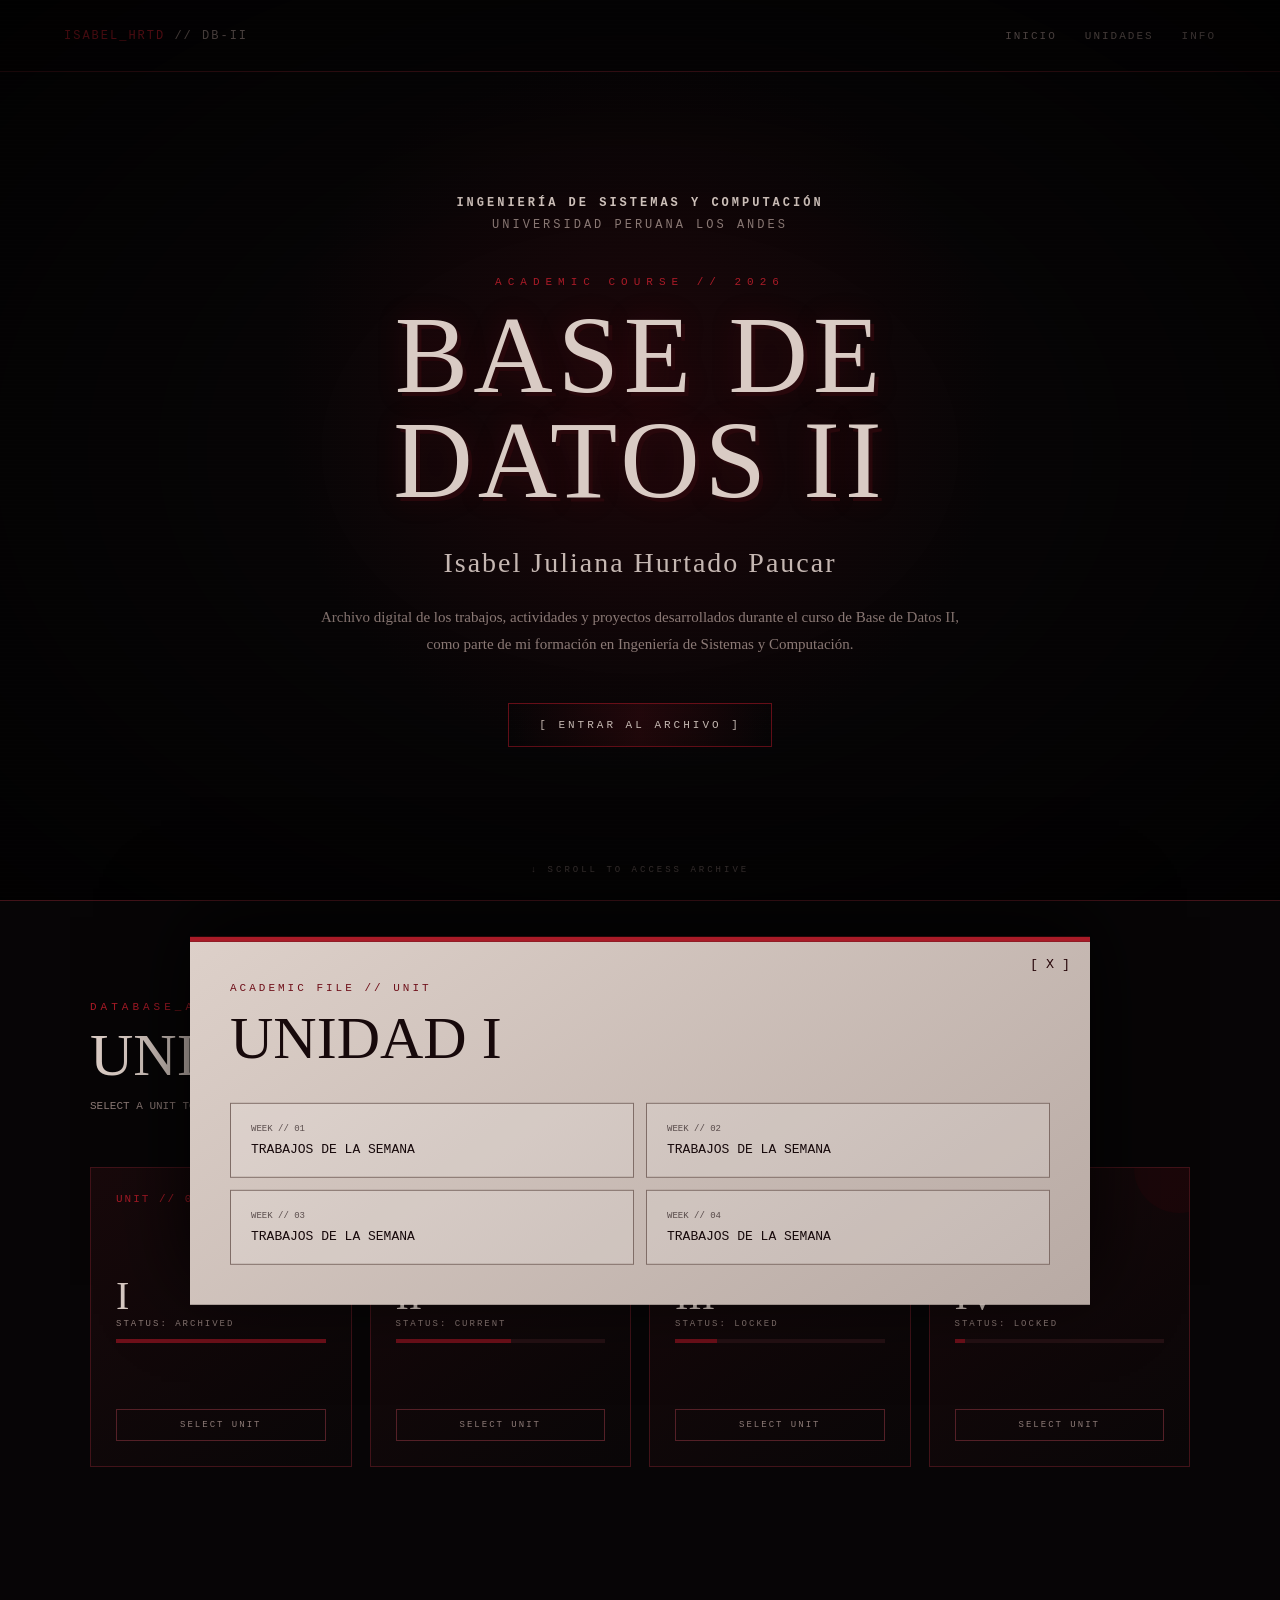
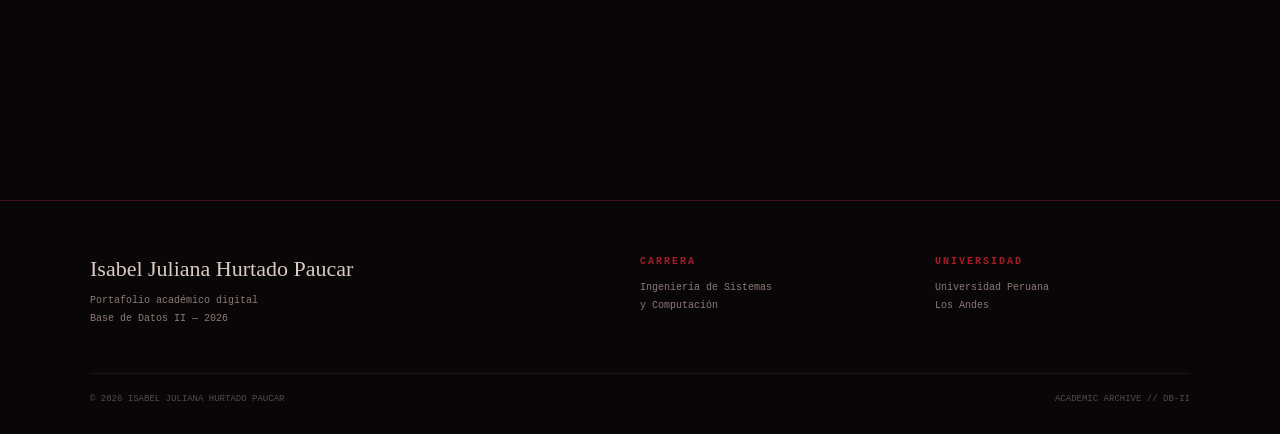
==== index.html @ 2e1cf182 "Add initial HTML structure for digital portfolio Initial commit of index.html with complete structur" ====
<!DOCTYPE html>
<html lang="es">
<head>
    <meta charset="UTF-8">
    <meta name="viewport" content="width=device-width, initial-scale=1.0">

    <title>BASE DE DATOS II // Isabel Juliana Hurtado Paucar</title>

    <style>

        * {
            margin: 0;
            padding: 0;
            box-sizing: border-box;
        }

        :root {
            --black: #070506;
            --black-2: #100708;
            --dark-red: #28070b;
            --red: #6f101a;
            --blood: #a91b27;
            --bright: #d12a35;
            --paper: #d9cbc4;
            --gray: #8c7a76;
            --line: #421319;
        }

        html {
            scroll-behavior: smooth;
        }

        body {
            background: var(--black);
            color: var(--paper);
            font-family: Georgia, "Times New Roman", serif;
            overflow-x: hidden;
        }

        /* =========================================
           ATMÓSFERA
        ========================================= */

        body::before {
            content: "";
            position: fixed;
            inset: 0;
            pointer-events: none;
            z-index: 50;

            background:
                repeating-linear-gradient(
                    0deg,
                    transparent 0px,
                    transparent 3px,
                    rgba(255,255,255,.018) 4px
                );
        }

        body::after {
            content: "";
            position: fixed;
            inset: 0;
            pointer-events: none;
            z-index: 49;

            background:
                radial-gradient(
                    ellipse at center,
                    transparent 35%,
                    rgba(0,0,0,.72) 100%
                );
        }

        /* =========================================
           HEADER / HUD
        ========================================= */

        header {
            position: fixed;
            top: 0;
            left: 0;
            width: 100%;
            height: 72px;

            display: flex;
            align-items: center;
            justify-content: space-between;

            padding: 0 5vw;

            background: rgba(7,5,6,.92);
            border-bottom: 1px solid var(--line);

            backdrop-filter: blur(8px);

            z-index: 40;
        }

        .logo {
            font-family: monospace;
            font-size: 12px;
            letter-spacing: 2px;
            color: var(--blood);
        }

        .logo span {
            color: var(--gray);
        }

        nav {
            display: flex;
            gap: 28px;
        }

        nav a {
            color: var(--gray);
            text-decoration: none;
            font-family: monospace;
            font-size: 11px;
            letter-spacing: 2px;

            transition: .25s;
        }

        nav a:hover {
            color: var(--bright);
            text-shadow: 0 0 10px rgba(209,42,53,.5);
        }

        /* =========================================
           HERO
        ========================================= */

        .hero {
            min-height: 100vh;

            display: flex;
            align-items: center;
            justify-content: center;

            padding: 120px 25px 80px;

            position: relative;

            background:
                radial-gradient(
                    circle at 50% 45%,
                    rgba(105,12,22,.22),
                    transparent 45%
                );
        }

        .hero-content {
            width: min(900px, 100%);
            text-align: center;
        }

        .academic {
            font-family: monospace;
            color: var(--gray);
            font-size: 12px;
            letter-spacing: 3px;
            line-height: 1.8;
            margin-bottom: 40px;
        }

        .academic strong {
            color: var(--paper);
        }

        .course-label {
            font-family: monospace;
            font-size: 11px;
            color: var(--blood);
            letter-spacing: 6px;
            margin-bottom: 15px;
        }

        .course-title {
            font-size: clamp(45px, 9vw, 110px);
            font-weight: normal;
            letter-spacing: 5px;

            color: var(--paper);

            text-shadow:
                4px 4px 0 var(--dark-red),
                0 0 30px rgba(169,27,39,.18);

            line-height: .95;
        }

        .student-name {
            margin-top: 35px;

            font-size: clamp(18px, 3vw, 28px);
            font-weight: normal;

            color: #c5b7b2;
            letter-spacing: 2px;
        }

        .description {
            max-width: 650px;
            margin: 25px auto 45px;

            color: var(--gray);
            font-size: 15px;
            line-height: 1.8;
        }

        .enter-button {
            display: inline-block;

            padding: 15px 30px;

            border: 1px solid var(--red);

            color: var(--paper);
            text-decoration: none;

            font-family: monospace;
            font-size: 11px;
            letter-spacing: 3px;

            background:
                linear-gradient(
                    90deg,
                    transparent,
                    rgba(111,16,26,.25),
                    transparent
                );

            transition: .3s;
        }

        .enter-button:hover {
            background: var(--red);
            color: white;

            box-shadow:
                0 0 25px rgba(169,27,39,.3);
        }

        .scroll-indicator {
            position: absolute;
            bottom: 25px;
            left: 50%;
            transform: translateX(-50%);

            color: var(--gray);
            font-family: monospace;
            font-size: 9px;
            letter-spacing: 3px;

            opacity: .6;
        }

        /* =========================================
           ARCHIVO
        ========================================= */

        .archive {
            min-height: 100vh;
            padding: 100px 5vw;

            border-top: 1px solid var(--line);
        }

        .section-heading {
            width: min(1100px, 100%);
            margin: auto;
        }

        .section-label {
            color: var(--blood);
            font-family: monospace;
            font-size: 11px;
            letter-spacing: 4px;
        }

        .section-heading h2 {
            font-size: clamp(32px, 6vw, 60px);
            font-weight: normal;
            margin-top: 8px;
        }

        .section-heading p {
            color: var(--gray);
            margin-top: 10px;
            font-family: monospace;
            font-size: 11px;
        }

        /* =========================================
           UNIDADES
        ========================================= */

        .units {
            width: min(1100px, 100%);
            margin: 55px auto;

            display: grid;
            grid-template-columns: repeat(4, 1fr);
            gap: 18px;
        }

        .unit {
            min-height: 300px;

            border: 1px solid var(--line);

            background:
                linear-gradient(
                    145deg,
                    #18090b,
                    #090607
                );

            padding: 25px;

            display: flex;
            flex-direction: column;
            justify-content: space-between;

            cursor: pointer;

            position: relative;
            overflow: hidden;

            transition:
                transform .35s,
                border-color .35s,
                box-shadow .35s;
        }

        .unit::before {
            content: "";

            position: absolute;
            width: 90px;
            height: 90px;

            background: var(--dark-red);

            border-radius: 50%;

            top: -45px;
            right: -35px;

            opacity: .4;
        }

        .unit:hover {
            transform: translateY(-8px);

            border-color: var(--blood);

            box-shadow:
                0 15px 45px rgba(0,0,0,.7),
                0 0 25px rgba(169,27,39,.12);
        }

        .unit-number {
            font-family: monospace;
            color: var(--blood);
            font-size: 11px;
            letter-spacing: 2px;
        }

        .unit h3 {
            font-size: 40px;
            font-weight: normal;
        }

        .unit-status {
            font-family: monospace;
            font-size: 9px;
            color: var(--gray);
            letter-spacing: 2px;
        }

        .progress {
            height: 4px;
            background: #251114;
            margin-top: 10px;
        }

        .progress span {
            display: block;
            height: 100%;
            background: var(--red);
        }

        .unit-button {
            border: 1px solid #542027;
            padding: 10px;

            text-align: center;

            color: var(--gray);
            font-family: monospace;
            font-size: 9px;
            letter-spacing: 2px;
        }

        /* =========================================
           HOJA
        ========================================= */

        .overlay {
            position: fixed;
            inset: 0;

            background: rgba(0,0,0,.78);

            opacity: 0;
            pointer-events: none;

            transition: opacity .4s;

            z-index: 60;
        }

        .overlay.active {
            opacity: 1;
            pointer-events: auto;
        }

        .sheet {
            position: fixed;

            width: min(900px, 94%);
            max-height: 85vh;

            left: 50%;
            bottom: 0;

            transform: translate(-50%, 110%);

            background:
                linear-gradient(
                    145deg,
                    #ddd0c9,
                    #b8aaa4
                );

            color: #17090b;

            border-top: 5px solid var(--blood);

            padding: 40px;

            overflow-y: auto;

            z-index: 61;

            box-shadow:
                0 -20px 80px rgba(0,0,0,.9);

            transition:
                transform .65s cubic-bezier(.16,.8,.25,1);
        }

        .sheet.active {
            transform: translate(-50%, 0);
        }

        .close {
            position: absolute;
            top: 15px;
            right: 20px;

            background: none;
            border: none;

            color: var(--dark-red);

            font-family: monospace;
            cursor: pointer;
        }

        .sheet-label {
            font-family: monospace;
            color: var(--red);
            font-size: 11px;
            letter-spacing: 3px;
        }

        .sheet h2 {
            font-size: clamp(35px, 7vw, 60px);
            font-weight: normal;
            margin: 10px 0 30px;
        }

        .weeks {
            display: grid;
            grid-template-columns: repeat(2, 1fr);
            gap: 12px;
        }

        .week {
            padding: 20px;

            border: 1px solid #806d67;

            background: rgba(255,255,255,.15);

            font-family: monospace;

            cursor: pointer;

            transition: .25s;
        }

        .week:hover {
            background: var(--red);
            color: white;
            transform: translateX(5px);
        }

        .week span {
            display: block;
            font-size: 9px;
            margin-bottom: 8px;
            opacity: .65;
        }

        /* =========================================
           FOOTER
        ========================================= */

        footer {
            border-top: 1px solid var(--line);

            padding: 55px 5vw 30px;

            background: #090607;
        }

        .footer-grid {
            width: min(1100px, 100%);
            margin: auto;

            display: grid;
            grid-template-columns: 2fr 1fr 1fr;
            gap: 40px;
        }

        .footer-main h3 {
            font-size: 22px;
            font-weight: normal;
            margin-bottom: 10px;
        }

        .footer-main p,
        .footer-column p {
            color: var(--gray);
            font-family: monospace;
            font-size: 10px;
            line-height: 1.8;
        }

        .footer-column h4 {
            color: var(--blood);
            font-family: monospace;
            font-size: 10px;
            letter-spacing: 2px;
            margin-bottom: 12px;
        }

        .copyright {
            width: min(1100px, 100%);
            margin: 45px auto 0;

            padding-top: 20px;

            border-top: 1px solid #241114;

            color: #574b49;

            font-family: monospace;
            font-size: 9px;

            display: flex;
            justify-content: space-between;
        }

        /* =========================================
           RESPONSIVE
        ========================================= */

        @media (max-width: 850px) {

            .units {
                grid-template-columns: repeat(2, 1fr);
            }

            .footer-grid {
                grid-template-columns: 1fr 1fr;
            }

            .footer-main {
                grid-column: 1 / -1;
            }
        }

        @media (max-width: 600px) {

            header {
                height: auto;
                min-height: 65px;
                padding: 15px 20px;
            }

            nav {
                gap: 12px;
            }

            nav a {
                font-size: 8px;
            }

            .logo {
                font-size: 9px;
            }

            .hero {
                padding-top: 130px;
            }

            .academic {
                font-size: 9px;
            }

            .course-title {
                letter-spacing: 2px;
            }

            .student-name {
                line-height: 1.4;
            }

            .units {
                grid-template-columns: 1fr;
            }

            .unit {
                min-height: 250px;
            }

            .sheet {
                width: 100%;
                max-height: 90vh;
                padding: 30px 20px;
            }

            .weeks {
                grid-template-columns: 1fr;
            }

            .footer-grid {
                grid-template-columns: 1fr;
            }

            .copyright {
                flex-direction: column;
                gap: 8px;
            }
        }

    </style>
</head>

<body>

<header>

    <div class="logo">
        ISABEL_HRTD <span>// DB-II</span>
    </div>

    <nav>
        <a href="#inicio">INICIO</a>
        <a href="#unidades">UNIDADES</a>
        <a href="#info">INFO</a>
    </nav>

</header>


<!-- =========================================
     INICIO
========================================= -->

<section class="hero" id="inicio">

    <div class="hero-content">

        <div class="academic">

            <strong>INGENIERÍA DE SISTEMAS Y COMPUTACIÓN</strong><br>

            UNIVERSIDAD PERUANA LOS ANDES

        </div>


        <div class="course-label">
            ACADEMIC COURSE // 2026
        </div>


        <h1 class="course-title">
            BASE DE DATOS II
        </h1>


        <h2 class="student-name">
            Isabel Juliana Hurtado Paucar
        </h2>


        <p class="description">

            Archivo digital de los trabajos, actividades y proyectos
            desarrollados durante el curso de Base de Datos II,
            como parte de mi formación en Ingeniería de Sistemas
            y Computación.

        </p>


        <a href="#unidades" class="enter-button">
            [ ENTRAR AL ARCHIVO ]
        </a>

    </div>


    <div class="scroll-indicator">
        ↓ SCROLL TO ACCESS ARCHIVE
    </div>

</section>


<!-- =========================================
     UNIDADES
========================================= -->

<section class="archive" id="unidades">

    <div class="section-heading">

        <div class="section-label">
            DATABASE_ARCHIVE // 001
        </div>

        <h2>
            UNIDADES
        </h2>

        <p>
            SELECT A UNIT TO ACCESS THE ACADEMIC FILES
        </p>

    </div>


    <div class="units">


        <article class="unit" onclick="openUnit(1)">

            <div class="unit-number">
                UNIT // 01
            </div>

            <div>

                <h3>I</h3>

                <div class="unit-status">
                    STATUS: ARCHIVED
                </div>

                <div class="progress">
                    <span style="width:100%"></span>
                </div>

            </div>

            <div class="unit-button">
                SELECT UNIT
            </div>

        </article>


        <article class="unit" onclick="openUnit(2)">

            <div class="unit-number">
                UNIT // 02
            </div>

            <div>

                <h3>II</h3>

                <div class="unit-status">
                    STATUS: CURRENT
                </div>

                <div class="progress">
                    <span style="width:55%"></span>
                </div>

            </div>

            <div class="unit-button">
                SELECT UNIT
            </div>

        </article>


        <article class="unit" onclick="openUnit(3)">

            <div class="unit-number">
                UNIT // 03
            </div>

            <div>

                <h3>III</h3>

                <div class="unit-status">
                    STATUS: LOCKED
                </div>

                <div class="progress">
                    <span style="width:20%"></span>
                </div>

            </div>

            <div class="unit-button">
                SELECT UNIT
            </div>

        </article>


        <article class="unit" onclick="openUnit(4)">

            <div class="unit-number">
                UNIT // 04
            </div>

            <div>

                <h3>IV</h3>

                <div class="unit-status">
                    STATUS: LOCKED
                </div>

                <div class="progress">
                    <span style="width:5%"></span>
                </div>

            </div>

            <div class="unit-button">
                SELECT UNIT
            </div>

        </article>


    </div>

</section>


<!-- =========================================
     HOJA DE UNIDAD
========================================= -->

<div class="overlay" id="overlay" onclick="closeUnit()"></div>


<section class="sheet" id="sheet">

    <button class="close" onclick="closeUnit()">
        [ X ]
    </button>

    <div class="sheet-label">
        ACADEMIC FILE // UNIT
    </div>

    <h2 id="sheetTitle">
        UNIDAD I
    </h2>


    <div class="weeks">

        <div class="week">
            <span>WEEK // 01</span>
            TRABAJOS DE LA SEMANA
        </div>

        <div class="week">
            <span>WEEK // 02</span>
            TRABAJOS DE LA SEMANA
        </div>

        <div class="week">
            <span>WEEK // 03</span>
            TRABAJOS DE LA SEMANA
        </div>

        <div class="week">
            <span>WEEK // 04</span>
            TRABAJOS DE LA SEMANA
        </div>

    </div>

</section>


<!-- =========================================
     FOOTER
========================================= -->

<footer id="info">

    <div class="footer-grid">


        <div class="footer-main">

            <h3>
                Isabel Juliana Hurtado Paucar
            </h3>

            <p>
                Portafolio académico digital<br>
                Base de Datos II — 2026
            </p>

        </div>


        <div class="footer-column">

            <h4>
                CARRERA
            </h4>

            <p>
                Ingeniería de Sistemas<br>
                y Computación
            </p>

        </div>


        <div class="footer-column">

            <h4>
                UNIVERSIDAD
            </h4>

            <p>
                Universidad Peruana<br>
                Los Andes
            </p>

        </div>


    </div>


    <div class="copyright">

        <span>
            © 2026 ISABEL JULIANA HURTADO PAUCAR
        </span>

        <span>
            ACADEMIC ARCHIVE // DB-II
        </span>

    </div>

</footer>


<script>

    const sheet = document.getElementById("sheet");
    const overlay = document.getElementById("overlay");
    const sheetTitle = document.getElementById("sheetTitle");


    function openUnit(unit) {

        const names = [
            "",
            "UNIDAD I",
            "UNIDAD II",
            "UNIDAD III",
            "UNIDAD IV"
        ];

        sheetTitle.textContent = names[unit];

        sheet.classList.add("active");
        overlay.classList.add("active");

        document.body.style.overflow = "hidden";
    }


    function closeUnit() {

        sheet.classList.remove("active");
        overlay.classList.remove("active");

        document.body.style.overflow = "";

    }


    document.addEventListener("keydown", function(event) {

        if (event.key === "Escape") {
            closeUnit();
        }

    });

</script>

</body>
</html>
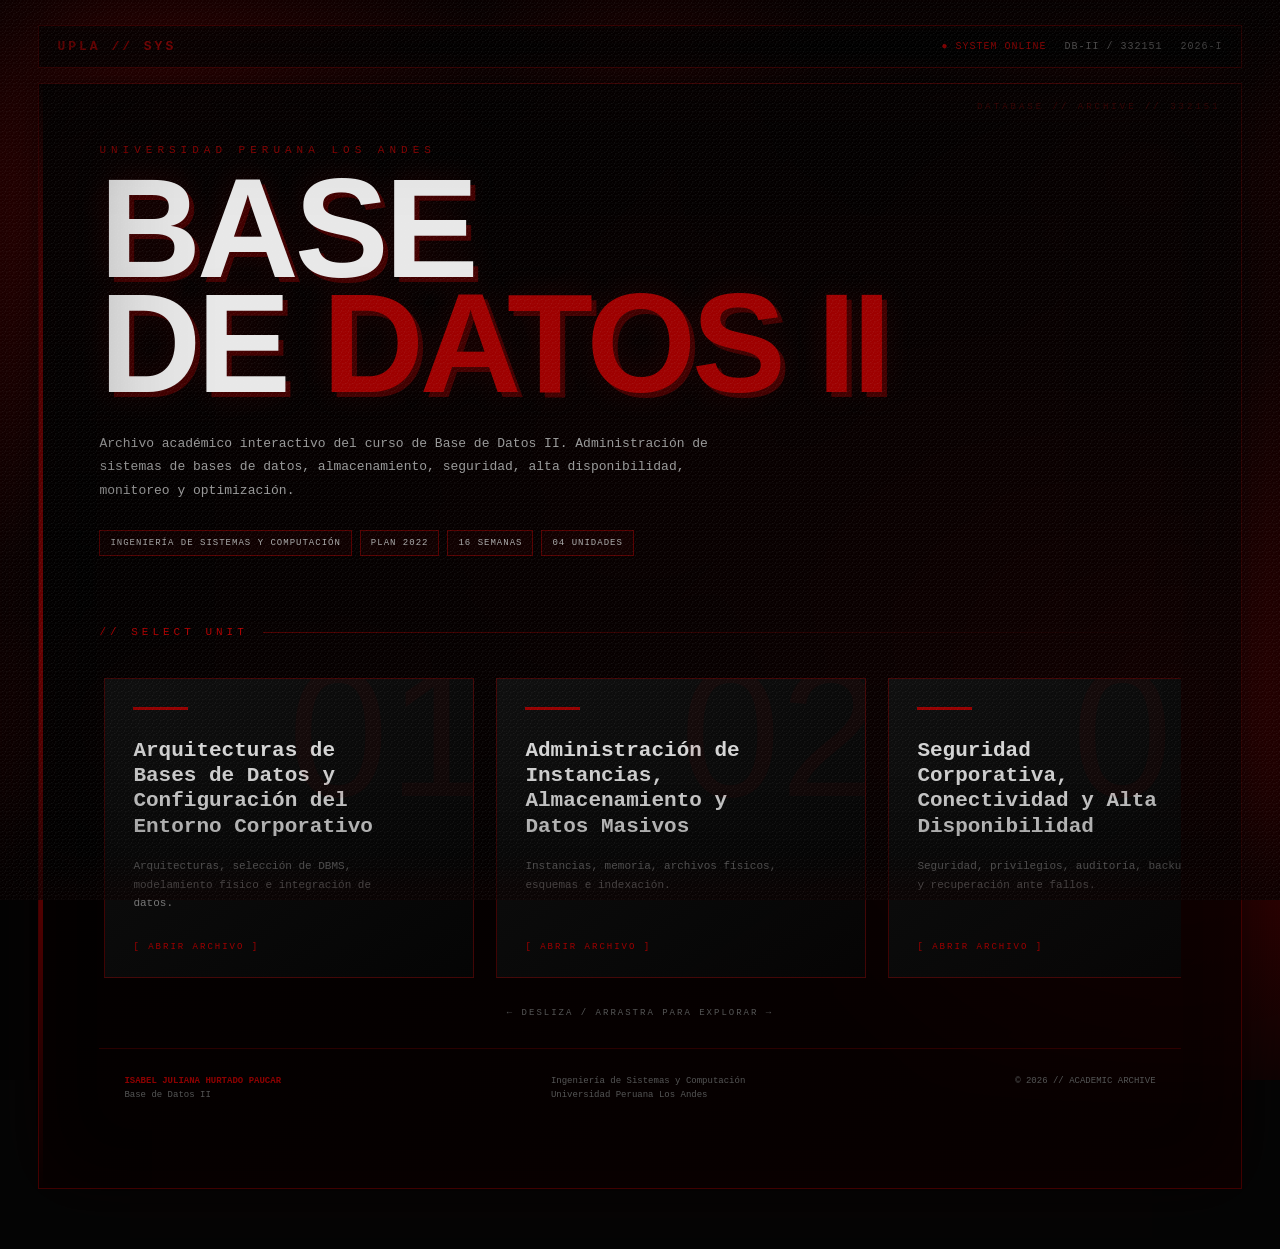
==== commit 311ba4e8: "Update index.html" ====
--- a/index.html
+++ b/index.html
@@ -1,1051 +1,1342 @@
 <!DOCTYPE html>
 <html lang="es">
 <head>
-    <meta charset="UTF-8">
-    <meta name="viewport" content="width=device-width, initial-scale=1.0">
-
-    <title>BASE DE DATOS II // Isabel Juliana Hurtado Paucar</title>
-
-    <style>
-
-        * {
-            margin: 0;
-            padding: 0;
-            box-sizing: border-box;
-        }
-
-        :root {
-            --black: #070506;
-            --black-2: #100708;
-            --dark-red: #28070b;
-            --red: #6f101a;
-            --blood: #a91b27;
-            --bright: #d12a35;
-            --paper: #d9cbc4;
-            --gray: #8c7a76;
-            --line: #421319;
-        }
-
-        html {
-            scroll-behavior: smooth;
-        }
-
-        body {
-            background: var(--black);
-            color: var(--paper);
-            font-family: Georgia, "Times New Roman", serif;
-            overflow-x: hidden;
-        }
-
-        /* =========================================
-           ATMÓSFERA
-        ========================================= */
-
-        body::before {
-            content: "";
-            position: fixed;
-            inset: 0;
-            pointer-events: none;
-            z-index: 50;
-
-            background:
-                repeating-linear-gradient(
-                    0deg,
-                    transparent 0px,
-                    transparent 3px,
-                    rgba(255,255,255,.018) 4px
-                );
-        }
-
-        body::after {
-            content: "";
-            position: fixed;
-            inset: 0;
-            pointer-events: none;
-            z-index: 49;
-
-            background:
-                radial-gradient(
-                    ellipse at center,
-                    transparent 35%,
-                    rgba(0,0,0,.72) 100%
-                );
-        }
-
-        /* =========================================
-           HEADER / HUD
-        ========================================= */
-
-        header {
-            position: fixed;
-            top: 0;
-            left: 0;
-            width: 100%;
-            height: 72px;
-
-            display: flex;
-            align-items: center;
-            justify-content: space-between;
-
-            padding: 0 5vw;
-
-            background: rgba(7,5,6,.92);
-            border-bottom: 1px solid var(--line);
-
-            backdrop-filter: blur(8px);
-
-            z-index: 40;
-        }
-
-        .logo {
-            font-family: monospace;
-            font-size: 12px;
-            letter-spacing: 2px;
-            color: var(--blood);
-        }
-
-        .logo span {
-            color: var(--gray);
-        }
-
-        nav {
-            display: flex;
-            gap: 28px;
-        }
-
-        nav a {
-            color: var(--gray);
-            text-decoration: none;
-            font-family: monospace;
-            font-size: 11px;
-            letter-spacing: 2px;
-
-            transition: .25s;
-        }
-
-        nav a:hover {
-            color: var(--bright);
-            text-shadow: 0 0 10px rgba(209,42,53,.5);
-        }
-
-        /* =========================================
-           HERO
-        ========================================= */
-
-        .hero {
-            min-height: 100vh;
-
-            display: flex;
-            align-items: center;
-            justify-content: center;
-
-            padding: 120px 25px 80px;
-
-            position: relative;
-
-            background:
-                radial-gradient(
-                    circle at 50% 45%,
-                    rgba(105,12,22,.22),
-                    transparent 45%
-                );
-        }
-
-        .hero-content {
-            width: min(900px, 100%);
-            text-align: center;
-        }
-
-        .academic {
-            font-family: monospace;
-            color: var(--gray);
-            font-size: 12px;
-            letter-spacing: 3px;
-            line-height: 1.8;
-            margin-bottom: 40px;
-        }
-
-        .academic strong {
-            color: var(--paper);
-        }
-
-        .course-label {
-            font-family: monospace;
-            font-size: 11px;
-            color: var(--blood);
-            letter-spacing: 6px;
-            margin-bottom: 15px;
-        }
-
-        .course-title {
-            font-size: clamp(45px, 9vw, 110px);
-            font-weight: normal;
-            letter-spacing: 5px;
-
-            color: var(--paper);
-
-            text-shadow:
-                4px 4px 0 var(--dark-red),
-                0 0 30px rgba(169,27,39,.18);
-
-            line-height: .95;
-        }
-
-        .student-name {
-            margin-top: 35px;
-
-            font-size: clamp(18px, 3vw, 28px);
-            font-weight: normal;
-
-            color: #c5b7b2;
-            letter-spacing: 2px;
-        }
-
-        .description {
-            max-width: 650px;
-            margin: 25px auto 45px;
-
-            color: var(--gray);
-            font-size: 15px;
-            line-height: 1.8;
-        }
-
-        .enter-button {
-            display: inline-block;
-
-            padding: 15px 30px;
-
-            border: 1px solid var(--red);
-
-            color: var(--paper);
-            text-decoration: none;
-
-            font-family: monospace;
-            font-size: 11px;
-            letter-spacing: 3px;
-
-            background:
-                linear-gradient(
-                    90deg,
-                    transparent,
-                    rgba(111,16,26,.25),
-                    transparent
-                );
-
-            transition: .3s;
-        }
-
-        .enter-button:hover {
-            background: var(--red);
-            color: white;
-
-            box-shadow:
-                0 0 25px rgba(169,27,39,.3);
-        }
-
-        .scroll-indicator {
-            position: absolute;
-            bottom: 25px;
-            left: 50%;
-            transform: translateX(-50%);
-
-            color: var(--gray);
-            font-family: monospace;
-            font-size: 9px;
-            letter-spacing: 3px;
-
-            opacity: .6;
-        }
-
-        /* =========================================
-           ARCHIVO
-        ========================================= */
-
-        .archive {
-            min-height: 100vh;
-            padding: 100px 5vw;
-
-            border-top: 1px solid var(--line);
-        }
-
-        .section-heading {
-            width: min(1100px, 100%);
-            margin: auto;
-        }
-
-        .section-label {
-            color: var(--blood);
-            font-family: monospace;
-            font-size: 11px;
-            letter-spacing: 4px;
-        }
-
-        .section-heading h2 {
-            font-size: clamp(32px, 6vw, 60px);
-            font-weight: normal;
-            margin-top: 8px;
-        }
-
-        .section-heading p {
-            color: var(--gray);
-            margin-top: 10px;
-            font-family: monospace;
-            font-size: 11px;
-        }
-
-        /* =========================================
-           UNIDADES
-        ========================================= */
-
-        .units {
-            width: min(1100px, 100%);
-            margin: 55px auto;
-
-            display: grid;
-            grid-template-columns: repeat(4, 1fr);
-            gap: 18px;
-        }
-
-        .unit {
-            min-height: 300px;
-
-            border: 1px solid var(--line);
-
-            background:
-                linear-gradient(
-                    145deg,
-                    #18090b,
-                    #090607
-                );
-
-            padding: 25px;
-
-            display: flex;
-            flex-direction: column;
-            justify-content: space-between;
-
-            cursor: pointer;
-
-            position: relative;
-            overflow: hidden;
-
-            transition:
-                transform .35s,
-                border-color .35s,
-                box-shadow .35s;
-        }
-
-        .unit::before {
-            content: "";
-
-            position: absolute;
-            width: 90px;
-            height: 90px;
-
-            background: var(--dark-red);
-
-            border-radius: 50%;
-
-            top: -45px;
-            right: -35px;
-
-            opacity: .4;
-        }
-
-        .unit:hover {
-            transform: translateY(-8px);
-
-            border-color: var(--blood);
-
-            box-shadow:
-                0 15px 45px rgba(0,0,0,.7),
-                0 0 25px rgba(169,27,39,.12);
-        }
-
-        .unit-number {
-            font-family: monospace;
-            color: var(--blood);
-            font-size: 11px;
-            letter-spacing: 2px;
-        }
-
-        .unit h3 {
-            font-size: 40px;
-            font-weight: normal;
-        }
-
-        .unit-status {
-            font-family: monospace;
-            font-size: 9px;
-            color: var(--gray);
-            letter-spacing: 2px;
-        }
-
-        .progress {
-            height: 4px;
-            background: #251114;
-            margin-top: 10px;
-        }
-
-        .progress span {
-            display: block;
-            height: 100%;
-            background: var(--red);
-        }
-
-        .unit-button {
-            border: 1px solid #542027;
-            padding: 10px;
-
-            text-align: center;
-
-            color: var(--gray);
-            font-family: monospace;
-            font-size: 9px;
-            letter-spacing: 2px;
-        }
-
-        /* =========================================
-           HOJA
-        ========================================= */
-
-        .overlay {
-            position: fixed;
-            inset: 0;
-
-            background: rgba(0,0,0,.78);
-
-            opacity: 0;
-            pointer-events: none;
-
-            transition: opacity .4s;
-
-            z-index: 60;
-        }
-
-        .overlay.active {
-            opacity: 1;
-            pointer-events: auto;
-        }
-
-        .sheet {
-            position: fixed;
-
-            width: min(900px, 94%);
-            max-height: 85vh;
-
-            left: 50%;
-            bottom: 0;
-
-            transform: translate(-50%, 110%);
-
-            background:
-                linear-gradient(
-                    145deg,
-                    #ddd0c9,
-                    #b8aaa4
-                );
-
-            color: #17090b;
-
-            border-top: 5px solid var(--blood);
-
-            padding: 40px;
-
-            overflow-y: auto;
-
-            z-index: 61;
-
-            box-shadow:
-                0 -20px 80px rgba(0,0,0,.9);
-
-            transition:
-                transform .65s cubic-bezier(.16,.8,.25,1);
-        }
-
-        .sheet.active {
-            transform: translate(-50%, 0);
-        }
-
-        .close {
-            position: absolute;
-            top: 15px;
-            right: 20px;
-
-            background: none;
-            border: none;
-
-            color: var(--dark-red);
-
-            font-family: monospace;
-            cursor: pointer;
-        }
-
-        .sheet-label {
-            font-family: monospace;
-            color: var(--red);
-            font-size: 11px;
-            letter-spacing: 3px;
-        }
-
-        .sheet h2 {
-            font-size: clamp(35px, 7vw, 60px);
-            font-weight: normal;
-            margin: 10px 0 30px;
-        }
-
-        .weeks {
-            display: grid;
-            grid-template-columns: repeat(2, 1fr);
-            gap: 12px;
-        }
-
-        .week {
-            padding: 20px;
-
-            border: 1px solid #806d67;
-
-            background: rgba(255,255,255,.15);
-
-            font-family: monospace;
-
-            cursor: pointer;
-
-            transition: .25s;
-        }
-
-        .week:hover {
-            background: var(--red);
-            color: white;
-            transform: translateX(5px);
-        }
-
-        .week span {
-            display: block;
-            font-size: 9px;
-            margin-bottom: 8px;
-            opacity: .65;
-        }
-
-        /* =========================================
-           FOOTER
-        ========================================= */
-
-        footer {
-            border-top: 1px solid var(--line);
-
-            padding: 55px 5vw 30px;
-
-            background: #090607;
-        }
-
-        .footer-grid {
-            width: min(1100px, 100%);
-            margin: auto;
-
-            display: grid;
-            grid-template-columns: 2fr 1fr 1fr;
-            gap: 40px;
-        }
-
-        .footer-main h3 {
-            font-size: 22px;
-            font-weight: normal;
-            margin-bottom: 10px;
-        }
-
-        .footer-main p,
-        .footer-column p {
-            color: var(--gray);
-            font-family: monospace;
-            font-size: 10px;
-            line-height: 1.8;
-        }
-
-        .footer-column h4 {
-            color: var(--blood);
-            font-family: monospace;
-            font-size: 10px;
-            letter-spacing: 2px;
-            margin-bottom: 12px;
-        }
-
-        .copyright {
-            width: min(1100px, 100%);
-            margin: 45px auto 0;
-
-            padding-top: 20px;
-
-            border-top: 1px solid #241114;
-
-            color: #574b49;
-
-            font-family: monospace;
-            font-size: 9px;
-
-            display: flex;
-            justify-content: space-between;
-        }
-
-        /* =========================================
-           RESPONSIVE
-        ========================================= */
-
-        @media (max-width: 850px) {
-
-            .units {
-                grid-template-columns: repeat(2, 1fr);
+<meta charset="UTF-8">
+<meta name="viewport" content="width=device-width, initial-scale=1.0">
+
+<title>BASE DE DATOS II // UPLA</title>
+
+<style>
+/* =========================================================
+   RESET
+========================================================= */
+
+* {
+    margin: 0;
+    padding: 0;
+    box-sizing: border-box;
+}
+
+html {
+    scroll-behavior: smooth;
+}
+
+body {
+    min-height: 100vh;
+    overflow-x: hidden;
+    background: #050505;
+    color: #e8e8e8;
+    font-family: "Courier New", monospace;
+}
+
+
+/* =========================================================
+   FONDO ORGÁNICO / SANGRE
+========================================================= */
+
+body::before {
+    content: "";
+    position: fixed;
+    inset: -20%;
+    z-index: -5;
+
+    background:
+        radial-gradient(
+            circle at 20% 30%,
+            rgba(110, 0, 0, 0.75),
+            transparent 25%
+        ),
+        radial-gradient(
+            circle at 80% 70%,
+            rgba(150, 0, 0, 0.55),
+            transparent 28%
+        ),
+        radial-gradient(
+            circle at 50% 50%,
+            rgba(55, 0, 0, 0.8),
+            transparent 45%
+        ),
+        #030303;
+
+    animation: bloodFlow 15s ease-in-out infinite alternate;
+}
+
+@keyframes bloodFlow {
+    0% {
+        transform: scale(1) translate(0, 0);
+        filter: blur(0px);
+    }
+
+    50% {
+        transform: scale(1.12) translate(-2%, 2%);
+        filter: blur(8px);
+    }
+
+    100% {
+        transform: scale(1.18) translate(3%, -2%);
+        filter: blur(4px);
+    }
+}
+
+
+/* manchas flotantes */
+
+body::after {
+    content: "";
+    position: fixed;
+    inset: 0;
+    z-index: -4;
+    pointer-events: none;
+
+    background:
+        radial-gradient(
+            ellipse at 15% 80%,
+            rgba(170, 0, 0, 0.25),
+            transparent 20%
+        ),
+        radial-gradient(
+            ellipse at 90% 20%,
+            rgba(120, 0, 0, 0.3),
+            transparent 18%
+        ),
+        radial-gradient(
+            ellipse at 50% 5%,
+            rgba(100, 0, 0, 0.2),
+            transparent 20%
+        );
+
+    animation: organicMove 18s ease-in-out infinite alternate;
+}
+
+@keyframes organicMove {
+    from {
+        transform: scale(1) rotate(0deg);
+    }
+
+    to {
+        transform: scale(1.15) rotate(2deg);
+    }
+}
+
+
+/* =========================================================
+   EFECTOS DE PANTALLA
+========================================================= */
+
+.noise {
+    position: fixed;
+    inset: 0;
+    z-index: 20;
+    pointer-events: none;
+
+    opacity: 0.06;
+
+    background-image:
+        repeating-radial-gradient(
+            circle at 0 0,
+            #fff 0,
+            transparent 1px,
+            transparent 3px
+        );
+
+    background-size: 7px 7px;
+}
+
+.scanlines {
+    position: fixed;
+    inset: 0;
+    z-index: 19;
+    pointer-events: none;
+
+    background:
+        repeating-linear-gradient(
+            to bottom,
+            transparent 0px,
+            transparent 3px,
+            rgba(255,255,255,0.025) 4px
+        );
+}
+
+.vignette {
+    position: fixed;
+    inset: 0;
+    z-index: 18;
+    pointer-events: none;
+
+    box-shadow:
+        inset 0 0 180px #000,
+        inset 0 0 60px rgba(120,0,0,0.25);
+}
+
+
+/* =========================================================
+   CONTENEDOR PRINCIPAL
+========================================================= */
+
+.page {
+    width: min(1400px, 94%);
+    min-height: 100vh;
+    margin: auto;
+    padding: 25px 0 60px;
+}
+
+
+/* =========================================================
+   HUD SUPERIOR
+========================================================= */
+
+.topbar {
+    display: flex;
+    justify-content: space-between;
+    align-items: center;
+
+    padding: 13px 18px;
+
+    border: 1px solid rgba(170, 0, 0, 0.5);
+    background: rgba(0, 0, 0, 0.72);
+
+    backdrop-filter: blur(14px);
+
+    box-shadow:
+        0 0 30px rgba(100, 0, 0, 0.15),
+        inset 0 0 25px rgba(100, 0, 0, 0.08);
+}
+
+.logo {
+    color: #b40000;
+    font-size: 13px;
+    letter-spacing: 3px;
+    font-weight: bold;
+}
+
+.status {
+    display: flex;
+    gap: 18px;
+
+    font-size: 10px;
+    color: #777;
+    letter-spacing: 1px;
+}
+
+.status span:first-child {
+    color: #c90000;
+}
+
+
+/* =========================================================
+   PANEL CENTRAL
+========================================================= */
+
+.main-panel {
+    position: relative;
+
+    margin-top: 15px;
+    padding: clamp(25px, 5vw, 60px);
+
+    background:
+        linear-gradient(
+            135deg,
+            rgba(0,0,0,0.92),
+            rgba(10,0,0,0.84)
+        );
+
+    border: 1px solid rgba(150, 0, 0, 0.42);
+
+    backdrop-filter: blur(18px);
+
+    box-shadow:
+        0 0 60px rgba(0,0,0,0.8),
+        0 0 80px rgba(100,0,0,0.08),
+        inset 0 0 80px rgba(100,0,0,0.06);
+
+    overflow: hidden;
+}
+
+
+/* decoración lateral */
+
+.main-panel::before {
+    content: "";
+    position: absolute;
+    left: 0;
+    top: 0;
+
+    width: 4px;
+    height: 100%;
+
+    background:
+        linear-gradient(
+            to bottom,
+            transparent,
+            #870000 20%,
+            #c00000 50%,
+            #500000 80%,
+            transparent
+        );
+
+    opacity: 0.8;
+}
+
+.main-panel::after {
+    content: "DATABASE // ARCHIVE // 332151";
+    position: absolute;
+    right: 20px;
+    top: 18px;
+
+    color: rgba(180,0,0,0.3);
+    font-size: 9px;
+    letter-spacing: 3px;
+}
+
+
+/* =========================================================
+   HERO
+========================================================= */
+
+.hero {
+    min-height: 330px;
+
+    display: flex;
+    flex-direction: column;
+    justify-content: center;
+
+    position: relative;
+}
+
+.eyebrow {
+    color: #850000;
+    font-size: 11px;
+    letter-spacing: 5px;
+    margin-bottom: 15px;
+}
+
+.hero h1 {
+    font-family: Impact, "Arial Black", sans-serif;
+    font-size: clamp(55px, 11vw, 150px);
+    line-height: 0.82;
+    letter-spacing: -4px;
+
+    color: #e8e8e8;
+
+    text-shadow:
+        5px 5px 0 #420000,
+        0 0 30px rgba(170,0,0,0.15);
+}
+
+.hero h1 span {
+    color: #9e0000;
+}
+
+.hero-description {
+    max-width: 650px;
+    margin-top: 30px;
+
+    color: #999;
+    font-size: 13px;
+    line-height: 1.8;
+}
+
+.hero-meta {
+    display: flex;
+    flex-wrap: wrap;
+    gap: 8px;
+    margin-top: 28px;
+}
+
+.meta-tag {
+    border: 1px solid rgba(170,0,0,0.45);
+    background: rgba(90,0,0,0.12);
+
+    padding: 7px 10px;
+
+    font-size: 9px;
+    letter-spacing: 1px;
+    color: #aaa;
+}
+
+
+/* =========================================================
+   SEPARADOR
+========================================================= */
+
+.section-title {
+    margin: 70px 0 25px;
+
+    display: flex;
+    align-items: center;
+    gap: 15px;
+}
+
+.section-title::after {
+    content: "";
+    height: 1px;
+    flex: 1;
+
+    background:
+        linear-gradient(
+            to right,
+            rgba(150,0,0,0.5),
+            transparent
+        );
+}
+
+.section-title span {
+    font-size: 11px;
+    letter-spacing: 4px;
+    color: #b00000;
+}
+
+
+/* =========================================================
+   CAROUSEL
+========================================================= */
+
+.carousel-wrapper {
+    position: relative;
+}
+
+.carousel {
+    display: flex;
+    gap: 22px;
+
+    overflow-x: auto;
+    scroll-snap-type: x mandatory;
+
+    padding: 15px 5px 30px;
+
+    scrollbar-width: thin;
+    scrollbar-color: #6d0000 transparent;
+}
+
+.carousel::-webkit-scrollbar {
+    height: 4px;
+}
+
+.carousel::-webkit-scrollbar-thumb {
+    background: #6d0000;
+}
+
+
+/* =========================================================
+   CARTAS DE UNIDAD
+========================================================= */
+
+.unit-card {
+    position: relative;
+
+    flex: 0 0 min(72vw, 370px);
+
+    min-height: 300px;
+
+    scroll-snap-align: center;
+
+    padding: 28px;
+
+    cursor: pointer;
+
+    background:
+        linear-gradient(
+            145deg,
+            rgba(16,16,16,0.96),
+            rgba(5,5,5,0.9)
+        );
+
+    border: 1px solid rgba(150,0,0,0.4);
+
+    overflow: hidden;
+
+    transition:
+        transform 0.4s ease,
+        border-color 0.4s ease,
+        box-shadow 0.4s ease;
+}
+
+.unit-card:hover {
+    transform: translateY(-8px) scale(1.015);
+
+    border-color: #b00000;
+
+    box-shadow:
+        0 20px 50px rgba(0,0,0,0.8),
+        0 0 35px rgba(120,0,0,0.18);
+}
+
+
+/* número gigante */
+
+.unit-number {
+    position: absolute;
+
+    right: -15px;
+    top: -35px;
+
+    font-family: Impact, sans-serif;
+    font-size: 180px;
+
+    color: rgba(130,0,0,0.08);
+
+    line-height: 1;
+}
+
+
+/* línea superior */
+
+.unit-line {
+    width: 55px;
+    height: 3px;
+
+    background: #980000;
+
+    margin-bottom: 28px;
+}
+
+.unit-card h3 {
+    max-width: 270px;
+
+    font-size: 21px;
+    line-height: 1.2;
+
+    color: #ddd;
+
+    margin-bottom: 18px;
+}
+
+.unit-card p {
+    color: #777;
+
+    font-size: 11px;
+    line-height: 1.7;
+
+    max-width: 280px;
+}
+
+.unit-card .open {
+    position: absolute;
+    bottom: 25px;
+    left: 28px;
+
+    font-size: 9px;
+    letter-spacing: 2px;
+
+    color: #9e0000;
+}
+
+
+/* =========================================================
+   INDICADORES
+========================================================= */
+
+.carousel-help {
+    text-align: center;
+
+    color: #555;
+    font-size: 9px;
+    letter-spacing: 2px;
+}
+
+
+/* =========================================================
+   FOOTER
+========================================================= */
+
+footer {
+    margin-top: 30px;
+
+    padding: 25px;
+
+    border-top: 1px solid rgba(130,0,0,0.3);
+
+    display: flex;
+    justify-content: space-between;
+    gap: 20px;
+
+    color: #555;
+
+    font-size: 9px;
+    line-height: 1.6;
+}
+
+footer strong {
+    color: #8d0000;
+}
+
+
+/* =========================================================
+   MODAL / HOJA DESDE ABAJO
+========================================================= */
+
+.modal {
+    position: fixed;
+    inset: 0;
+
+    z-index: 50;
+
+    background: rgba(0,0,0,0.72);
+
+    backdrop-filter: blur(8px);
+
+    display: flex;
+    align-items: flex-end;
+
+    opacity: 0;
+    visibility: hidden;
+
+    transition: opacity 0.3s ease;
+}
+
+.modal.active {
+    opacity: 1;
+    visibility: visible;
+}
+
+.sheet {
+    width: 100%;
+    max-height: 88vh;
+
+    overflow-y: auto;
+
+    background:
+        linear-gradient(
+            145deg,
+            rgba(10,10,10,0.98),
+            rgba(18,0,0,0.97)
+        );
+
+    border-top: 2px solid #8e0000;
+
+    box-shadow:
+        0 -20px 80px rgba(0,0,0,0.9),
+        0 -5px 40px rgba(130,0,0,0.15);
+
+    padding: 35px max(25px, 7vw) 50px;
+
+    transform: translateY(100%);
+
+    transition:
+        transform 0.55s cubic-bezier(.16,.8,.25,1);
+}
+
+.modal.active .sheet {
+    transform: translateY(0);
+}
+
+
+/* agarradera */
+
+.handle {
+    width: 50px;
+    height: 4px;
+
+    margin: -15px auto 30px;
+
+    background: #600000;
+}
+
+
+/* encabezado */
+
+.sheet-header {
+    display: flex;
+    justify-content: space-between;
+    align-items: flex-start;
+    gap: 20px;
+
+    margin-bottom: 35px;
+}
+
+.sheet-label {
+    color: #850000;
+
+    font-size: 10px;
+    letter-spacing: 3px;
+    margin-bottom: 8px;
+}
+
+.sheet h2 {
+    font-family: Impact, "Arial Black", sans-serif;
+
+    font-size: clamp(35px, 6vw, 70px);
+
+    line-height: 0.95;
+
+    color: #ddd;
+}
+
+.close {
+    border: 1px solid #640000;
+
+    background: transparent;
+
+    color: #aaa;
+
+    width: 40px;
+    height: 40px;
+
+    cursor: pointer;
+
+    font-family: monospace;
+    font-size: 18px;
+
+    transition: 0.3s;
+}
+
+.close:hover {
+    background: #720000;
+    color: white;
+}
+
+
+/* =========================================================
+   SEMANAS
+========================================================= */
+
+.weeks {
+    display: grid;
+    grid-template-columns: repeat(2, 1fr);
+    gap: 12px;
+}
+
+.week {
+    border: 1px solid rgba(120,0,0,0.3);
+
+    background: rgba(0,0,0,0.35);
+
+    padding: 20px;
+
+    transition: 0.3s;
+}
+
+.week:hover {
+    border-color: rgba(160,0,0,0.7);
+    background: rgba(70,0,0,0.12);
+}
+
+.week-number {
+    color: #8e0000;
+
+    font-size: 9px;
+    letter-spacing: 2px;
+
+    margin-bottom: 10px;
+}
+
+.week h4 {
+    font-size: 14px;
+    color: #ccc;
+
+    margin-bottom: 10px;
+}
+
+.week p {
+    font-size: 10px;
+    line-height: 1.7;
+
+    color: #777;
+}
+
+.drive-button {
+    display: inline-block;
+
+    margin-top: 15px;
+
+    padding: 8px 12px;
+
+    border: 1px solid rgba(150,0,0,0.5);
+
+    color: #a60000;
+
+    font-size: 8px;
+    letter-spacing: 2px;
+
+    text-decoration: none;
+
+    transition: 0.3s;
+}
+
+.drive-button:hover {
+    background: #780000;
+    color: white;
+}
+
+
+/* =========================================================
+   RESPONSIVE
+========================================================= */
+
+@media (max-width: 700px) {
+
+    .page {
+        width: 96%;
+        padding-top: 10px;
+    }
+
+    .topbar {
+        padding: 11px;
+    }
+
+    .status {
+        display: none;
+    }
+
+    .main-panel {
+        padding: 25px 18px;
+    }
+
+    .hero {
+        min-height: 400px;
+    }
+
+    .hero h1 {
+        font-size: clamp(55px, 18vw, 100px);
+        letter-spacing: -2px;
+    }
+
+    .hero-description {
+        font-size: 11px;
+    }
+
+    .section-title {
+        margin-top: 45px;
+    }
+
+    .unit-card {
+        flex-basis: 82vw;
+        min-height: 330px;
+    }
+
+    .weeks {
+        grid-template-columns: 1fr;
+    }
+
+    footer {
+        flex-direction: column;
+    }
+
+    .sheet {
+        max-height: 92vh;
+        padding: 25px 18px 40px;
+    }
+}
+</style>
+</head>
+
+
+<body>
+
+<!-- EFECTOS -->
+<div class="noise"></div>
+<div class="scanlines"></div>
+<div class="vignette"></div>
+
+
+<div class="page">
+
+    <!-- HUD -->
+    <header class="topbar">
+
+        <div class="logo">
+            UPLA // SYS
+        </div>
+
+        <div class="status">
+            <span>● SYSTEM ONLINE</span>
+            <span>DB-II / 332151</span>
+            <span>2026-I</span>
+        </div>
+
+    </header>
+
+
+    <!-- PANEL PRINCIPAL -->
+    <main class="main-panel">
+
+        <!-- HERO -->
+        <section class="hero">
+
+            <div class="eyebrow">
+                UNIVERSIDAD PERUANA LOS ANDES
+            </div>
+
+            <h1>
+                BASE<br>
+                DE <span>DATOS II</span>
+            </h1>
+
+            <p class="hero-description">
+                Archivo académico interactivo del curso de Base de Datos II.
+                Administración de sistemas de bases de datos, almacenamiento,
+                seguridad, alta disponibilidad, monitoreo y optimización.
+            </p>
+
+            <div class="hero-meta">
+
+                <div class="meta-tag">
+                    INGENIERÍA DE SISTEMAS Y COMPUTACIÓN
+                </div>
+
+                <div class="meta-tag">
+                    PLAN 2022
+                </div>
+
+                <div class="meta-tag">
+                    16 SEMANAS
+                </div>
+
+                <div class="meta-tag">
+                    04 UNIDADES
+                </div>
+
+            </div>
+
+        </section>
+
+
+        <!-- SELECCIÓN -->
+        <div class="section-title">
+            <span>// SELECT UNIT</span>
+        </div>
+
+
+        <section class="carousel-wrapper">
+
+            <div class="carousel" id="carousel">
+
+                <!-- UNIDAD I -->
+                <article
+                    class="unit-card"
+                    onclick="openUnit(0)"
+                >
+
+                    <div class="unit-number">01</div>
+
+                    <div class="unit-line"></div>
+
+                    <h3>
+                        Arquitecturas de Bases de Datos y Configuración del Entorno Corporativo
+                    </h3>
+
+                    <p>
+                        Arquitecturas, selección de DBMS,
+                        modelamiento físico e integración de datos.
+                    </p>
+
+                    <div class="open">
+                        [ ABRIR ARCHIVO ]
+                    </div>
+
+                </article>
+
+
+                <!-- UNIDAD II -->
+                <article
+                    class="unit-card"
+                    onclick="openUnit(1)"
+                >
+
+                    <div class="unit-number">02</div>
+
+                    <div class="unit-line"></div>
+
+                    <h3>
+                        Administración de Instancias, Almacenamiento y Datos Masivos
+                    </h3>
+
+                    <p>
+                        Instancias, memoria, archivos físicos,
+                        esquemas e indexación.
+                    </p>
+
+                    <div class="open">
+                        [ ABRIR ARCHIVO ]
+                    </div>
+
+                </article>
+
+
+                <!-- UNIDAD III -->
+                <article
+                    class="unit-card"
+                    onclick="openUnit(2)"
+                >
+
+                    <div class="unit-number">03</div>
+
+                    <div class="unit-line"></div>
+
+                    <h3>
+                        Seguridad Corporativa, Conectividad y Alta Disponibilidad
+                    </h3>
+
+                    <p>
+                        Seguridad, privilegios, auditoría,
+                        backups y recuperación ante fallos.
+                    </p>
+
+                    <div class="open">
+                        [ ABRIR ARCHIVO ]
+                    </div>
+
+                </article>
+
+
+                <!-- UNIDAD IV -->
+                <article
+                    class="unit-card"
+                    onclick="openUnit(3)"
+                >
+
+                    <div class="unit-number">04</div>
+
+                    <div class="unit-line"></div>
+
+                    <h3>
+                        Monitoreo, Optimización y Recuperación
+                    </h3>
+
+                    <p>
+                        Monitoreo, tuning de consultas,
+                        rendimiento y recuperación histórica.
+                    </p>
+
+                    <div class="open">
+                        [ ABRIR ARCHIVO ]
+                    </div>
+
+                </article>
+
+            </div>
+
+            <div class="carousel-help">
+                ← DESLIZA / ARRASTRA PARA EXPLORAR →
+            </div>
+
+        </section>
+
+
+        <!-- FOOTER -->
+        <footer>
+
+            <div>
+                <strong>ISABEL JULIANA HURTADO PAUCAR</strong><br>
+                Base de Datos II
+            </div>
+
+            <div>
+                Ingeniería de Sistemas y Computación<br>
+                Universidad Peruana Los Andes
+            </div>
+
+            <div>
+                © 2026 // ACADEMIC ARCHIVE
+            </div>
+
+        </footer>
+
+    </main>
+
+</div>
+
+
+
+<!-- =========================================================
+     MODAL
+========================================================= -->
+
+<div
+    class="modal"
+    id="modal"
+    onclick="closeOutside(event)"
+>
+
+    <div
+        class="sheet"
+        onclick="event.stopPropagation()"
+    >
+
+        <div class="handle"></div>
+
+        <div class="sheet-header">
+
+            <div>
+
+                <div
+                    class="sheet-label"
+                    id="sheetLabel"
+                >
+                    UNIT 01
+                </div>
+
+                <h2 id="sheetTitle">
+                    UNIDAD I
+                </h2>
+
+            </div>
+
+            <button
+                class="close"
+                onclick="closeUnit()"
+            >
+                ×
+            </button>
+
+        </div>
+
+
+        <div
+            class="weeks"
+            id="weeks"
+        >
+        </div>
+
+    </div>
+
+</div>
+
+
+
+<script>
+
+/* =========================================================
+   DATOS DE LAS UNIDADES
+========================================================= */
+
+const units = [
+
+    {
+        number: "01",
+        title: "ARQUITECTURAS DE BASES DE DATOS",
+        weeks: [
+
+            {
+                number: "SEMANA 01",
+                title: "Formulación del Proyecto y Selección de la Arquitectura",
+                text: "Definición del alcance del proyecto analítico y selección de una arquitectura centralizada, distribuida o en la nube."
+            },
+
+            {
+                number: "SEMANA 02",
+                title: "Despliegue y Configuración de Motores de Datos",
+                text: "Instalación y configuración del DBMS seleccionado, comprobando conectividad y recursos iniciales del servidor."
+            },
+
+            {
+                number: "SEMANA 03",
+                title: "Modelamiento Físico y Mecanismos de Integración",
+                text: "Implementación de esquemas, tablas maestras y restricciones para almacenar e integrar grandes volúmenes de datos."
+            },
+
+            {
+                number: "SEMANA 04",
+                title: "Sustentación y Validación de la Infraestructura",
+                text: "Primer avance del proyecto, informe técnico y demostración de la arquitectura e inicialización de datos."
             }
 
-            .footer-grid {
-                grid-template-columns: 1fr 1fr;
+        ]
+    },
+
+
+    {
+        number: "02",
+        title: "ADMINISTRACIÓN Y ALMACENAMIENTO",
+        weeks: [
+
+            {
+                number: "SEMANA 05",
+                title: "Configuración de la Instancia y Gestión de Memoria",
+                text: "Configuración de parámetros de instancia, procesamiento, memoria y soporte para transacciones concurrentes."
+            },
+
+            {
+                number: "SEMANA 06",
+                title: "Arquitectura Física de Almacenamiento",
+                text: "Distribución estratégica de archivos .mdf, .ndf y .ldf para mejorar las operaciones de lectura y escritura."
+            },
+
+            {
+                number: "SEMANA 07",
+                title: "Esquemas Lógicos e Indexación",
+                text: "Organización de entidades mediante esquemas e implementación de índices clustered y nonclustered."
+            },
+
+            {
+                number: "SEMANA 08",
+                title: "Pruebas de Carga de la Infraestructura",
+                text: "Segundo avance del proyecto y realización de pruebas de carga para validar el rendimiento del almacenamiento."
             }
 
-            .footer-main {
-                grid-column: 1 / -1;
+        ]
+    },
+
+
+    {
+        number: "03",
+        title: "SEGURIDAD Y ALTA DISPONIBILIDAD",
+        weeks: [
+
+            {
+                number: "SEMANA 09",
+                title: "Conectividad de Red y Seguridad",
+                text: "Configuración TCP/IP, puertos, conectividad remota y políticas de autenticación."
+            },
+
+            {
+                number: "SEMANA 10",
+                title: "Privilegios, Roles y Auditoría",
+                text: "Gestión de permisos mediante roles y auditoría de acciones críticas mediante triggers y registros."
+            },
+
+            {
+                number: "SEMANA 11",
+                title: "Backups Avanzados y Automatización",
+                text: "Planificación de backups completos, diferenciales y de logs mediante trabajos automatizados."
+            },
+
+            {
+                number: "SEMANA 12",
+                title: "Recuperación ante Fallos",
+                text: "Simulación de pérdida de datos y recuperación hasta el último punto operativo mediante estrategias de contingencia."
             }
-        }
-
-        @media (max-width: 600px) {
-
-            header {
-                height: auto;
-                min-height: 65px;
-                padding: 15px 20px;
+
+        ]
+    },
+
+
+    {
+        number: "04",
+        title: "MONITOREO Y OPTIMIZACIÓN",
+        weeks: [
+
+            {
+                number: "SEMANA 13",
+                title: "Auditoría, Monitoreo y Diagnóstico",
+                text: "Monitoreo de rendimiento, captura de eventos e identificación de cuellos de botella."
+            },
+
+            {
+                number: "SEMANA 14",
+                title: "Optimización de Consultas",
+                text: "Uso de planes de ejecución, refactorización SQL y optimización de índices para consultas analíticas."
+            },
+
+            {
+                number: "SEMANA 15",
+                title: "Tecnologías de Recuperación Flashback",
+                text: "Uso de mecanismos de recuperación temporal para restaurar información después de errores lógicos."
+            },
+
+            {
+                number: "SEMANA 16",
+                title: "Sustentación Final e Integración",
+                text: "Consolidación final del proyecto y demostración de disponibilidad, seguridad, rendimiento y recuperación."
             }
 
-            nav {
-                gap: 12px;
-            }
-
-            nav a {
-                font-size: 8px;
-            }
-
-            .logo {
-                font-size: 9px;
-            }
-
-            .hero {
-                padding-top: 130px;
-            }
-
-            .academic {
-                font-size: 9px;
-            }
-
-            .course-title {
-                letter-spacing: 2px;
-            }
-
-            .student-name {
-                line-height: 1.4;
-            }
-
-            .units {
-                grid-template-columns: 1fr;
-            }
-
-            .unit {
-                min-height: 250px;
-            }
-
-            .sheet {
-                width: 100%;
-                max-height: 90vh;
-                padding: 30px 20px;
-            }
-
-            .weeks {
-                grid-template-columns: 1fr;
-            }
-
-            .footer-grid {
-                grid-template-columns: 1fr;
-            }
-
-            .copyright {
-                flex-direction: column;
-                gap: 8px;
-            }
-        }
-
-    </style>
-</head>
-
-<body>
-
-<header>
-
-    <div class="logo">
-        ISABEL_HRTD <span>// DB-II</span>
-    </div>
-
-    <nav>
-        <a href="#inicio">INICIO</a>
-        <a href="#unidades">UNIDADES</a>
-        <a href="#info">INFO</a>
-    </nav>
-
-</header>
-
-
-<!-- =========================================
-     INICIO
-========================================= -->
-
-<section class="hero" id="inicio">
-
-    <div class="hero-content">
-
-        <div class="academic">
-
-            <strong>INGENIERÍA DE SISTEMAS Y COMPUTACIÓN</strong><br>
-
-            UNIVERSIDAD PERUANA LOS ANDES
-
-        </div>
-
-
-        <div class="course-label">
-            ACADEMIC COURSE // 2026
-        </div>
-
-
-        <h1 class="course-title">
-            BASE DE DATOS II
-        </h1>
-
-
-        <h2 class="student-name">
-            Isabel Juliana Hurtado Paucar
-        </h2>
-
-
-        <p class="description">
-
-            Archivo digital de los trabajos, actividades y proyectos
-            desarrollados durante el curso de Base de Datos II,
-            como parte de mi formación en Ingeniería de Sistemas
-            y Computación.
-
-        </p>
-
-
-        <a href="#unidades" class="enter-button">
-            [ ENTRAR AL ARCHIVO ]
-        </a>
-
-    </div>
-
-
-    <div class="scroll-indicator">
-        ↓ SCROLL TO ACCESS ARCHIVE
-    </div>
-
-</section>
-
-
-<!-- =========================================
-     UNIDADES
-========================================= -->
-
-<section class="archive" id="unidades">
-
-    <div class="section-heading">
-
-        <div class="section-label">
-            DATABASE_ARCHIVE // 001
-        </div>
-
-        <h2>
-            UNIDADES
-        </h2>
-
-        <p>
-            SELECT A UNIT TO ACCESS THE ACADEMIC FILES
-        </p>
-
-    </div>
-
-
-    <div class="units">
-
-
-        <article class="unit" onclick="openUnit(1)">
-
-            <div class="unit-number">
-                UNIT // 01
+        ]
+    }
+
+];
+
+
+/* =========================================================
+   ABRIR UNIDAD
+========================================================= */
+
+function openUnit(index) {
+
+    const unit = units[index];
+
+    document.getElementById("sheetLabel").textContent =
+        "UNIT " + unit.number;
+
+    document.getElementById("sheetTitle").textContent =
+        unit.title;
+
+
+    const weeksContainer =
+        document.getElementById("weeks");
+
+    weeksContainer.innerHTML = "";
+
+
+    unit.weeks.forEach(week => {
+
+        const article = document.createElement("article");
+
+        article.className = "week";
+
+        article.innerHTML = `
+
+            <div class="week-number">
+                ${week.number}
             </div>
 
-            <div>
-
-                <h3>I</h3>
-
-                <div class="unit-status">
-                    STATUS: ARCHIVED
-                </div>
-
-                <div class="progress">
-                    <span style="width:100%"></span>
-                </div>
-
-            </div>
-
-            <div class="unit-button">
-                SELECT UNIT
-            </div>
-
-        </article>
-
-
-        <article class="unit" onclick="openUnit(2)">
-
-            <div class="unit-number">
-                UNIT // 02
-            </div>
-
-            <div>
-
-                <h3>II</h3>
-
-                <div class="unit-status">
-                    STATUS: CURRENT
-                </div>
-
-                <div class="progress">
-                    <span style="width:55%"></span>
-                </div>
-
-            </div>
-
-            <div class="unit-button">
-                SELECT UNIT
-            </div>
-
-        </article>
-
-
-        <article class="unit" onclick="openUnit(3)">
-
-            <div class="unit-number">
-                UNIT // 03
-            </div>
-
-            <div>
-
-                <h3>III</h3>
-
-                <div class="unit-status">
-                    STATUS: LOCKED
-                </div>
-
-                <div class="progress">
-                    <span style="width:20%"></span>
-                </div>
-
-            </div>
-
-            <div class="unit-button">
-                SELECT UNIT
-            </div>
-
-        </article>
-
-
-        <article class="unit" onclick="openUnit(4)">
-
-            <div class="unit-number">
-                UNIT // 04
-            </div>
-
-            <div>
-
-                <h3>IV</h3>
-
-                <div class="unit-status">
-                    STATUS: LOCKED
-                </div>
-
-                <div class="progress">
-                    <span style="width:5%"></span>
-                </div>
-
-            </div>
-
-            <div class="unit-button">
-                SELECT UNIT
-            </div>
-
-        </article>
-
-
-    </div>
-
-</section>
-
-
-<!-- =========================================
-     HOJA DE UNIDAD
-========================================= -->
-
-<div class="overlay" id="overlay" onclick="closeUnit()"></div>
-
-
-<section class="sheet" id="sheet">
-
-    <button class="close" onclick="closeUnit()">
-        [ X ]
-    </button>
-
-    <div class="sheet-label">
-        ACADEMIC FILE // UNIT
-    </div>
-
-    <h2 id="sheetTitle">
-        UNIDAD I
-    </h2>
-
-
-    <div class="weeks">
-
-        <div class="week">
-            <span>WEEK // 01</span>
-            TRABAJOS DE LA SEMANA
-        </div>
-
-        <div class="week">
-            <span>WEEK // 02</span>
-            TRABAJOS DE LA SEMANA
-        </div>
-
-        <div class="week">
-            <span>WEEK // 03</span>
-            TRABAJOS DE LA SEMANA
-        </div>
-
-        <div class="week">
-            <span>WEEK // 04</span>
-            TRABAJOS DE LA SEMANA
-        </div>
-
-    </div>
-
-</section>
-
-
-<!-- =========================================
-     FOOTER
-========================================= -->
-
-<footer id="info">
-
-    <div class="footer-grid">
-
-
-        <div class="footer-main">
-
-            <h3>
-                Isabel Juliana Hurtado Paucar
-            </h3>
+            <h4>
+                ${week.title}
+            </h4>
 
             <p>
-                Portafolio académico digital<br>
-                Base de Datos II — 2026
+                ${week.text}
             </p>
 
-        </div>
-
-
-        <div class="footer-column">
-
-            <h4>
-                CARRERA
-            </h4>
-
-            <p>
-                Ingeniería de Sistemas<br>
-                y Computación
-            </p>
-
-        </div>
-
-
-        <div class="footer-column">
-
-            <h4>
-                UNIVERSIDAD
-            </h4>
-
-            <p>
-                Universidad Peruana<br>
-                Los Andes
-            </p>
-
-        </div>
-
-
-    </div>
-
-
-    <div class="copyright">
-
-        <span>
-            © 2026 ISABEL JULIANA HURTADO PAUCAR
-        </span>
-
-        <span>
-            ACADEMIC ARCHIVE // DB-II
-        </span>
-
-    </div>
-
-</footer>
-
-
-<script>
-
-    const sheet = document.getElementById("sheet");
-    const overlay = document.getElementById("overlay");
-    const sheetTitle = document.getElementById("sheetTitle");
-
-
-    function openUnit(unit) {
-
-        const names = [
-            "",
-            "UNIDAD I",
-            "UNIDAD II",
-            "UNIDAD III",
-            "UNIDAD IV"
-        ];
-
-        sheetTitle.textContent = names[unit];
-
-        sheet.classList.add("active");
-        overlay.classList.add("active");
-
-        document.body.style.overflow = "hidden";
-    }
-
-
-    function closeUnit() {
-
-        sheet.classList.remove("active");
-        overlay.classList.remove("active");
-
-        document.body.style.overflow = "";
-
-    }
-
-
-    document.addEventListener("keydown", function(event) {
+            <a
+                href="#"
+                class="drive-button"
+                onclick="event.preventDefault()"
+            >
+                DRIVE // PRÓXIMAMENTE
+            </a>
+
+        `;
+
+        weeksContainer.appendChild(article);
+
+    });
+
+
+    document
+        .getElementById("modal")
+        .classList.add("active");
+
+    document.body.style.overflow = "hidden";
+}
+
+
+/* =========================================================
+   CERRAR
+========================================================= */
+
+function closeUnit() {
+
+    document
+        .getElementById("modal")
+        .classList.remove("active");
+
+    document.body.style.overflow = "";
+}
+
+
+function closeOutside(event) {
+
+    if (event.target.id === "modal") {
+        closeUnit();
+    }
+
+}
+
+
+/* =========================================================
+   ESC PARA CERRAR
+========================================================= */
+
+document.addEventListener(
+    "keydown",
+    function(event) {
 
         if (event.key === "Escape") {
             closeUnit();
         }
 
-    });
+    }
+);
 
 </script>
 
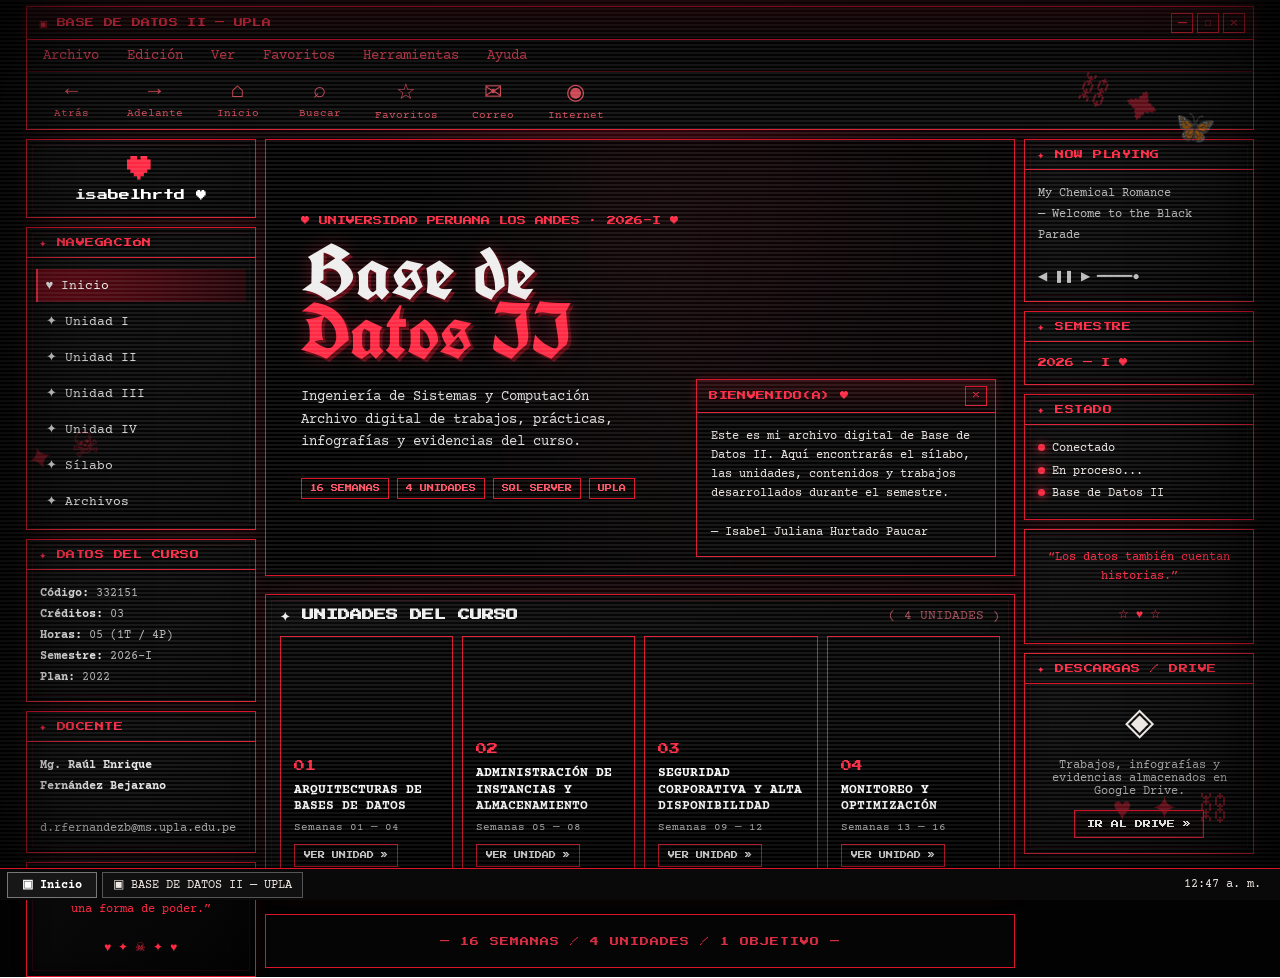
==== commit edd68f9b: "Update index.html" ====
--- a/index.html
+++ b/index.html
@@ -3,1341 +3,949 @@
 <head>
 <meta charset="UTF-8">
 <meta name="viewport" content="width=device-width, initial-scale=1.0">
-
-<title>BASE DE DATOS II // UPLA</title>
+<title>Base de Datos II — UPLA</title>
 
 <style>
-/* =========================================================
-   RESET
-========================================================= */
-
-* {
-    margin: 0;
-    padding: 0;
-    box-sizing: border-box;
-}
-
-html {
-    scroll-behavior: smooth;
-}
-
-body {
-    min-height: 100vh;
-    overflow-x: hidden;
-    background: #050505;
-    color: #e8e8e8;
-    font-family: "Courier New", monospace;
-}
-
-
-/* =========================================================
-   FONDO ORGÁNICO / SANGRE
-========================================================= */
-
-body::before {
-    content: "";
-    position: fixed;
-    inset: -20%;
-    z-index: -5;
-
-    background:
-        radial-gradient(
-            circle at 20% 30%,
-            rgba(110, 0, 0, 0.75),
-            transparent 25%
-        ),
-        radial-gradient(
-            circle at 80% 70%,
-            rgba(150, 0, 0, 0.55),
-            transparent 28%
-        ),
-        radial-gradient(
-            circle at 50% 50%,
-            rgba(55, 0, 0, 0.8),
-            transparent 45%
-        ),
-        #030303;
-
-    animation: bloodFlow 15s ease-in-out infinite alternate;
-}
-
-@keyframes bloodFlow {
-    0% {
-        transform: scale(1) translate(0, 0);
-        filter: blur(0px);
-    }
-
-    50% {
-        transform: scale(1.12) translate(-2%, 2%);
-        filter: blur(8px);
-    }
-
-    100% {
-        transform: scale(1.18) translate(3%, -2%);
-        filter: blur(4px);
-    }
-}
-
-
-/* manchas flotantes */
-
-body::after {
-    content: "";
-    position: fixed;
-    inset: 0;
-    z-index: -4;
-    pointer-events: none;
-
-    background:
-        radial-gradient(
-            ellipse at 15% 80%,
-            rgba(170, 0, 0, 0.25),
-            transparent 20%
-        ),
-        radial-gradient(
-            ellipse at 90% 20%,
-            rgba(120, 0, 0, 0.3),
-            transparent 18%
-        ),
-        radial-gradient(
-            ellipse at 50% 5%,
-            rgba(100, 0, 0, 0.2),
-            transparent 20%
-        );
-
-    animation: organicMove 18s ease-in-out infinite alternate;
-}
-
-@keyframes organicMove {
-    from {
-        transform: scale(1) rotate(0deg);
-    }
-
-    to {
-        transform: scale(1.15) rotate(2deg);
-    }
-}
-
-
-/* =========================================================
-   EFECTOS DE PANTALLA
-========================================================= */
-
-.noise {
-    position: fixed;
-    inset: 0;
-    z-index: 20;
-    pointer-events: none;
-
-    opacity: 0.06;
-
-    background-image:
-        repeating-radial-gradient(
-            circle at 0 0,
-            #fff 0,
-            transparent 1px,
-            transparent 3px
-        );
-
-    background-size: 7px 7px;
-}
-
-.scanlines {
-    position: fixed;
-    inset: 0;
-    z-index: 19;
-    pointer-events: none;
-
-    background:
-        repeating-linear-gradient(
-            to bottom,
-            transparent 0px,
-            transparent 3px,
-            rgba(255,255,255,0.025) 4px
-        );
-}
-
-.vignette {
-    position: fixed;
-    inset: 0;
-    z-index: 18;
-    pointer-events: none;
-
-    box-shadow:
-        inset 0 0 180px #000,
-        inset 0 0 60px rgba(120,0,0,0.25);
-}
-
-
-/* =========================================================
-   CONTENEDOR PRINCIPAL
-========================================================= */
-
-.page {
-    width: min(1400px, 94%);
-    min-height: 100vh;
-    margin: auto;
-    padding: 25px 0 60px;
-}
-
-
-/* =========================================================
-   HUD SUPERIOR
-========================================================= */
-
-.topbar {
-    display: flex;
-    justify-content: space-between;
-    align-items: center;
-
-    padding: 13px 18px;
-
-    border: 1px solid rgba(170, 0, 0, 0.5);
-    background: rgba(0, 0, 0, 0.72);
-
-    backdrop-filter: blur(14px);
-
-    box-shadow:
-        0 0 30px rgba(100, 0, 0, 0.15),
-        inset 0 0 25px rgba(100, 0, 0, 0.08);
-}
-
-.logo {
-    color: #b40000;
-    font-size: 13px;
-    letter-spacing: 3px;
-    font-weight: bold;
-}
-
-.status {
-    display: flex;
-    gap: 18px;
-
-    font-size: 10px;
-    color: #777;
-    letter-spacing: 1px;
-}
-
-.status span:first-child {
-    color: #c90000;
-}
-
-
-/* =========================================================
-   PANEL CENTRAL
-========================================================= */
-
-.main-panel {
-    position: relative;
-
-    margin-top: 15px;
-    padding: clamp(25px, 5vw, 60px);
-
-    background:
-        linear-gradient(
-            135deg,
-            rgba(0,0,0,0.92),
-            rgba(10,0,0,0.84)
-        );
-
-    border: 1px solid rgba(150, 0, 0, 0.42);
-
-    backdrop-filter: blur(18px);
-
-    box-shadow:
-        0 0 60px rgba(0,0,0,0.8),
-        0 0 80px rgba(100,0,0,0.08),
-        inset 0 0 80px rgba(100,0,0,0.06);
-
-    overflow: hidden;
-}
-
-
-/* decoración lateral */
-
-.main-panel::before {
-    content: "";
-    position: absolute;
-    left: 0;
-    top: 0;
-
-    width: 4px;
-    height: 100%;
-
-    background:
-        linear-gradient(
-            to bottom,
-            transparent,
-            #870000 20%,
-            #c00000 50%,
-            #500000 80%,
-            transparent
-        );
-
-    opacity: 0.8;
-}
-
-.main-panel::after {
-    content: "DATABASE // ARCHIVE // 332151";
-    position: absolute;
-    right: 20px;
-    top: 18px;
-
-    color: rgba(180,0,0,0.3);
-    font-size: 9px;
-    letter-spacing: 3px;
-}
-
-
-/* =========================================================
-   HERO
-========================================================= */
-
-.hero {
-    min-height: 330px;
-
-    display: flex;
-    flex-direction: column;
-    justify-content: center;
-
-    position: relative;
-}
-
-.eyebrow {
-    color: #850000;
-    font-size: 11px;
-    letter-spacing: 5px;
-    margin-bottom: 15px;
-}
-
-.hero h1 {
-    font-family: Impact, "Arial Black", sans-serif;
-    font-size: clamp(55px, 11vw, 150px);
-    line-height: 0.82;
-    letter-spacing: -4px;
-
-    color: #e8e8e8;
-
-    text-shadow:
-        5px 5px 0 #420000,
-        0 0 30px rgba(170,0,0,0.15);
-}
-
-.hero h1 span {
-    color: #9e0000;
-}
-
-.hero-description {
-    max-width: 650px;
-    margin-top: 30px;
-
-    color: #999;
-    font-size: 13px;
-    line-height: 1.8;
-}
-
-.hero-meta {
-    display: flex;
-    flex-wrap: wrap;
-    gap: 8px;
-    margin-top: 28px;
-}
-
-.meta-tag {
-    border: 1px solid rgba(170,0,0,0.45);
-    background: rgba(90,0,0,0.12);
-
-    padding: 7px 10px;
-
-    font-size: 9px;
-    letter-spacing: 1px;
-    color: #aaa;
-}
-
-
-/* =========================================================
-   SEPARADOR
-========================================================= */
-
-.section-title {
-    margin: 70px 0 25px;
-
-    display: flex;
-    align-items: center;
-    gap: 15px;
-}
-
-.section-title::after {
-    content: "";
-    height: 1px;
-    flex: 1;
-
-    background:
-        linear-gradient(
-            to right,
-            rgba(150,0,0,0.5),
-            transparent
-        );
-}
-
-.section-title span {
-    font-size: 11px;
-    letter-spacing: 4px;
-    color: #b00000;
-}
-
-
-/* =========================================================
-   CAROUSEL
-========================================================= */
-
-.carousel-wrapper {
-    position: relative;
-}
-
-.carousel {
-    display: flex;
-    gap: 22px;
-
-    overflow-x: auto;
-    scroll-snap-type: x mandatory;
-
-    padding: 15px 5px 30px;
-
-    scrollbar-width: thin;
-    scrollbar-color: #6d0000 transparent;
-}
-
-.carousel::-webkit-scrollbar {
-    height: 4px;
-}
-
-.carousel::-webkit-scrollbar-thumb {
-    background: #6d0000;
-}
-
-
-/* =========================================================
-   CARTAS DE UNIDAD
-========================================================= */
-
-.unit-card {
-    position: relative;
-
-    flex: 0 0 min(72vw, 370px);
-
-    min-height: 300px;
-
-    scroll-snap-align: center;
-
-    padding: 28px;
-
-    cursor: pointer;
-
-    background:
-        linear-gradient(
-            145deg,
-            rgba(16,16,16,0.96),
-            rgba(5,5,5,0.9)
-        );
-
-    border: 1px solid rgba(150,0,0,0.4);
-
-    overflow: hidden;
-
-    transition:
-        transform 0.4s ease,
-        border-color 0.4s ease,
-        box-shadow 0.4s ease;
-}
-
-.unit-card:hover {
-    transform: translateY(-8px) scale(1.015);
-
-    border-color: #b00000;
-
-    box-shadow:
-        0 20px 50px rgba(0,0,0,0.8),
-        0 0 35px rgba(120,0,0,0.18);
-}
-
-
-/* número gigante */
-
-.unit-number {
-    position: absolute;
-
-    right: -15px;
-    top: -35px;
-
-    font-family: Impact, sans-serif;
-    font-size: 180px;
-
-    color: rgba(130,0,0,0.08);
-
-    line-height: 1;
-}
-
-
-/* línea superior */
-
-.unit-line {
-    width: 55px;
-    height: 3px;
-
-    background: #980000;
-
-    margin-bottom: 28px;
-}
-
-.unit-card h3 {
-    max-width: 270px;
-
-    font-size: 21px;
-    line-height: 1.2;
-
-    color: #ddd;
-
-    margin-bottom: 18px;
-}
-
-.unit-card p {
-    color: #777;
-
-    font-size: 11px;
-    line-height: 1.7;
-
-    max-width: 280px;
-}
-
-.unit-card .open {
-    position: absolute;
-    bottom: 25px;
-    left: 28px;
-
-    font-size: 9px;
-    letter-spacing: 2px;
-
-    color: #9e0000;
-}
-
-
-/* =========================================================
-   INDICADORES
-========================================================= */
-
-.carousel-help {
-    text-align: center;
-
-    color: #555;
-    font-size: 9px;
-    letter-spacing: 2px;
-}
-
-
-/* =========================================================
-   FOOTER
-========================================================= */
-
-footer {
-    margin-top: 30px;
-
-    padding: 25px;
-
-    border-top: 1px solid rgba(130,0,0,0.3);
-
-    display: flex;
-    justify-content: space-between;
-    gap: 20px;
-
-    color: #555;
-
-    font-size: 9px;
-    line-height: 1.6;
-}
-
-footer strong {
-    color: #8d0000;
-}
-
-
-/* =========================================================
-   MODAL / HOJA DESDE ABAJO
-========================================================= */
-
-.modal {
-    position: fixed;
-    inset: 0;
-
-    z-index: 50;
-
-    background: rgba(0,0,0,0.72);
-
-    backdrop-filter: blur(8px);
-
-    display: flex;
-    align-items: flex-end;
-
-    opacity: 0;
-    visibility: hidden;
-
-    transition: opacity 0.3s ease;
-}
-
-.modal.active {
-    opacity: 1;
-    visibility: visible;
-}
-
-.sheet {
-    width: 100%;
-    max-height: 88vh;
-
-    overflow-y: auto;
-
-    background:
-        linear-gradient(
-            145deg,
-            rgba(10,10,10,0.98),
-            rgba(18,0,0,0.97)
-        );
-
-    border-top: 2px solid #8e0000;
-
-    box-shadow:
-        0 -20px 80px rgba(0,0,0,0.9),
-        0 -5px 40px rgba(130,0,0,0.15);
-
-    padding: 35px max(25px, 7vw) 50px;
-
-    transform: translateY(100%);
-
-    transition:
-        transform 0.55s cubic-bezier(.16,.8,.25,1);
-}
-
-.modal.active .sheet {
-    transform: translateY(0);
-}
-
-
-/* agarradera */
-
-.handle {
-    width: 50px;
-    height: 4px;
-
-    margin: -15px auto 30px;
-
-    background: #600000;
-}
-
-
-/* encabezado */
-
-.sheet-header {
-    display: flex;
-    justify-content: space-between;
-    align-items: flex-start;
-    gap: 20px;
-
-    margin-bottom: 35px;
-}
-
-.sheet-label {
-    color: #850000;
-
-    font-size: 10px;
-    letter-spacing: 3px;
-    margin-bottom: 8px;
-}
-
-.sheet h2 {
-    font-family: Impact, "Arial Black", sans-serif;
-
-    font-size: clamp(35px, 6vw, 70px);
-
-    line-height: 0.95;
-
-    color: #ddd;
-}
-
-.close {
-    border: 1px solid #640000;
-
-    background: transparent;
-
-    color: #aaa;
-
-    width: 40px;
-    height: 40px;
-
-    cursor: pointer;
-
-    font-family: monospace;
-    font-size: 18px;
-
-    transition: 0.3s;
-}
-
-.close:hover {
-    background: #720000;
-    color: white;
-}
-
-
-/* =========================================================
-   SEMANAS
-========================================================= */
-
-.weeks {
-    display: grid;
-    grid-template-columns: repeat(2, 1fr);
-    gap: 12px;
-}
-
-.week {
-    border: 1px solid rgba(120,0,0,0.3);
-
-    background: rgba(0,0,0,0.35);
-
-    padding: 20px;
-
-    transition: 0.3s;
-}
-
-.week:hover {
-    border-color: rgba(160,0,0,0.7);
-    background: rgba(70,0,0,0.12);
-}
-
-.week-number {
-    color: #8e0000;
-
-    font-size: 9px;
-    letter-spacing: 2px;
-
-    margin-bottom: 10px;
-}
-
-.week h4 {
-    font-size: 14px;
-    color: #ccc;
-
-    margin-bottom: 10px;
-}
-
-.week p {
-    font-size: 10px;
-    line-height: 1.7;
-
-    color: #777;
-}
-
-.drive-button {
-    display: inline-block;
-
-    margin-top: 15px;
-
-    padding: 8px 12px;
-
-    border: 1px solid rgba(150,0,0,0.5);
-
-    color: #a60000;
-
-    font-size: 8px;
-    letter-spacing: 2px;
-
-    text-decoration: none;
-
-    transition: 0.3s;
-}
-
-.drive-button:hover {
-    background: #780000;
-    color: white;
-}
-
-
-/* =========================================================
-   RESPONSIVE
-========================================================= */
-
-@media (max-width: 700px) {
-
-    .page {
-        width: 96%;
-        padding-top: 10px;
-    }
-
-    .topbar {
-        padding: 11px;
-    }
-
-    .status {
-        display: none;
-    }
-
-    .main-panel {
-        padding: 25px 18px;
-    }
-
-    .hero {
-        min-height: 400px;
-    }
-
-    .hero h1 {
-        font-size: clamp(55px, 18vw, 100px);
-        letter-spacing: -2px;
-    }
-
-    .hero-description {
-        font-size: 11px;
-    }
-
-    .section-title {
-        margin-top: 45px;
-    }
-
-    .unit-card {
-        flex-basis: 82vw;
-        min-height: 330px;
-    }
-
-    .weeks {
-        grid-template-columns: 1fr;
-    }
-
-    footer {
-        flex-direction: column;
-    }
-
-    .sheet {
-        max-height: 92vh;
-        padding: 25px 18px 40px;
-    }
+@import url('https://fonts.googleapis.com/css2?family=Courier+Prime:wght@400;700&family=Press+Start+2P&family=UnifrakturCook:wght@700&display=swap');
+
+:root{
+  --red:#d9142b;
+  --red2:#ff2944;
+  --darkred:#720c18;
+  --black:#030303;
+  --panel:#080808ee;
+  --line:#9c1120;
+  --white:#eee8e5;
+  --muted:#a8a0a0;
+  --pixel:'Press Start 2P', monospace;
+  --mono:'Courier Prime', monospace;
+  --gothic:'UnifrakturCook', cursive;
+}
+
+*{box-sizing:border-box}
+html{scroll-behavior:smooth}
+
+body{
+  margin:0;
+  min-height:100vh;
+  background:
+    radial-gradient(circle at 50% 20%, #3b050c 0%, #100205 28%, #020202 68%);
+  color:var(--white);
+  font-family:var(--mono);
+  overflow-x:hidden;
+}
+
+body:before{
+  content:"";
+  position:fixed;
+  inset:0;
+  pointer-events:none;
+  z-index:100;
+  opacity:.16;
+  background:
+    repeating-linear-gradient(
+      0deg,
+      transparent 0px,
+      transparent 2px,
+      #fff 3px,
+      transparent 4px
+    );
+  mix-blend-mode:screen;
+}
+
+body:after{
+  content:"";
+  position:fixed;
+  inset:0;
+  pointer-events:none;
+  z-index:101;
+  box-shadow:inset 0 0 130px #000;
+}
+
+a{color:inherit;text-decoration:none}
+button{font:inherit}
+
+.desktop{
+  width:min(1450px,96vw);
+  min-height:100vh;
+  margin:auto;
+  position:relative;
+}
+
+/* ===== RETRO WINDOW ===== */
+.window-bar{
+  height:34px;
+  display:flex;
+  align-items:center;
+  justify-content:space-between;
+  padding:0 8px 0 12px;
+  background:linear-gradient(#26070b,#090202);
+  border:1px solid var(--red);
+  box-shadow:0 0 12px #c20f2544;
+  color:var(--red2);
+  font-family:var(--pixel);
+  font-size:9px;
+  letter-spacing:.3px;
+}
+
+.window-controls{display:flex;gap:4px}
+.window-controls span{
+  width:22px;height:20px;
+  display:grid;place-items:center;
+  border:1px solid var(--red);
+  color:var(--red2);
+  cursor:pointer;
+}
+.window-controls span:hover{background:var(--red);color:#000}
+
+/* ===== TOP ===== */
+.top-window{margin-top:6px}
+.menu{
+  min-height:32px;
+  display:flex;
+  align-items:center;
+  gap:28px;
+  padding:5px 16px;
+  border-left:1px solid var(--red);
+  border-right:1px solid var(--red);
+  border-bottom:1px solid #4e0b12;
+  background:#050505;
+  color:#d93a4d;
+  font-size:14px;
+}
+.menu span{cursor:pointer}
+.menu span:hover{text-decoration:underline;color:#fff}
+
+.toolbar{
+  display:flex;
+  gap:28px;
+  padding:7px 18px;
+  border:1px solid var(--red);
+  border-top:0;
+  background:#050505;
+  font-family:var(--mono);
+}
+.tool{
+  text-align:center;
+  min-width:54px;
+  color:#d94a58;
+  font-size:11px;
+}
+.tool .ico{font-size:22px;display:block;margin-bottom:2px}
+
+/* ===== LAYOUT ===== */
+.main-layout{
+  display:grid;
+  grid-template-columns:230px minmax(0,1fr) 230px;
+  gap:9px;
+  margin-top:9px;
+}
+
+.column{display:flex;flex-direction:column;gap:9px}
+
+.panel{
+  background:
+    linear-gradient(135deg,#0b0b0bee,#030303f2),
+    repeating-linear-gradient(45deg,transparent 0 7px,#ffffff03 8px 9px);
+  border:1px solid var(--red);
+  box-shadow:0 0 15px #b5091d22, inset 0 0 20px #000;
+  position:relative;
+  overflow:hidden;
+}
+
+.panel:before{
+  content:"";
+  position:absolute;
+  inset:5px;
+  border:1px solid #8d122030;
+  pointer-events:none;
+}
+
+.panel-title{
+  padding:10px 12px 8px;
+  border-bottom:1px solid var(--red);
+  color:var(--red2);
+  font-family:var(--pixel);
+  font-size:9px;
+  letter-spacing:.5px;
+}
+
+/* ===== SIDEBARS ===== */
+.profile{
+  padding:16px;
+  text-align:center;
+  font-family:var(--pixel);
+  font-size:9px;
+  color:#fff;
+}
+.profile .heart{font-size:27px;color:var(--red2)}
+.profile-name{font-size:11px;margin-top:7px}
+
+.nav-list{padding:9px}
+.nav-list a{
+  display:block;
+  padding:9px 8px;
+  margin:2px 0;
+  color:#ddd;
+  font-size:13px;
+  border-left:2px solid transparent;
+}
+.nav-list a:hover,
+.nav-list a.active{
+  color:#fff;
+  background:linear-gradient(90deg,#650914,#210207);
+  border-left-color:var(--red2);
+}
+
+.data{padding:13px;font-size:12px;line-height:1.75;color:#bbb}
+.data b{color:#eee}
+
+.quote{
+  padding:18px 13px;
+  color:var(--red2);
+  line-height:1.6;
+  font-size:12px;
+  text-align:center;
+}
+
+.status{padding:13px;font-size:12px;line-height:1.9}
+.status .dot{
+  display:inline-block;
+  width:7px;height:7px;
+  border-radius:50%;
+  background:#f3263e;
+  box-shadow:0 0 8px #f3263e;
+  margin-right:7px;
+}
+
+.drive{
+  padding:15px;
+  text-align:center;
+}
+.drive .drive-icon{font-size:38px;margin-bottom:8px}
+.drive p{font-size:12px;color:#aaa}
+.retro-btn{
+  display:inline-block;
+  border:1px solid var(--red);
+  padding:9px 12px;
+  color:#fff;
+  background:#090203;
+  box-shadow:inset 0 0 0 1px #35070c;
+  font-family:var(--pixel);
+  font-size:8px;
+}
+.retro-btn:hover{
+  background:var(--red);
+  color:#000;
+}
+
+/* ===== HERO ===== */
+.hero{
+  min-height:435px;
+  position:relative;
+  background:
+    linear-gradient(90deg,#030303 0%,#050505cc 38%,#03030366 100%),
+    url("assets/hero.png") center/cover no-repeat;
+  border:1px solid var(--red);
+  overflow:hidden;
+}
+
+.hero:after{
+  content:"";
+  position:absolute;
+  inset:0;
+  background:
+    linear-gradient(90deg,#000 0%,transparent 45%,#0008 100%),
+    radial-gradient(circle at 70% 45%,transparent 0 22%,#0008 70%);
+  pointer-events:none;
+}
+
+.hero-content{
+  position:relative;
+  z-index:2;
+  width:60%;
+  min-height:435px;
+  display:flex;
+  flex-direction:column;
+  justify-content:center;
+  padding:35px;
+}
+
+.hero-kicker{
+  color:var(--red2);
+  font-family:var(--pixel);
+  font-size:9px;
+  margin-bottom:18px;
+}
+
+.hero h1{
+  margin:0;
+  color:#eee;
+  font-family:var(--gothic);
+  font-size:clamp(55px,6vw,100px);
+  line-height:.78;
+  text-shadow:
+    3px 3px 0 #5e0711,
+    0 0 18px #ff1b3d44;
+}
+
+.hero h1 span{color:var(--red2)}
+
+.hero-sub{
+  margin-top:24px;
+  max-width:500px;
+  color:#ddd;
+  line-height:1.6;
+  font-size:14px;
+}
+
+.hero-bar{
+  display:flex;
+  flex-wrap:wrap;
+  gap:8px;
+  margin-top:25px;
+}
+.tag{
+  border:1px solid var(--red);
+  padding:6px 8px;
+  color:#ff5264;
+  font-family:var(--pixel);
+  font-size:7px;
+  background:#070000aa;
+}
+
+.hero-window{
+  position:absolute;
+  z-index:3;
+  right:18px;
+  bottom:18px;
+  width:min(300px,42%);
+}
+.hero-window .body{
+  padding:14px;
+  background:#050505e8;
+  border:1px solid var(--red);
+  border-top:0;
+  line-height:1.6;
+  font-size:12px;
+}
+
+/* ===== COURSE UNITS ===== */
+.units{
+  margin-top:9px;
+  padding:14px;
+}
+
+.section-heading{
+  display:flex;
+  align-items:center;
+  justify-content:space-between;
+  margin-bottom:12px;
+}
+.section-heading h2{
+  margin:0;
+  color:#eee;
+  font-family:var(--pixel);
+  font-size:12px;
+}
+.section-heading small{color:#9f4b55}
+
+.units-grid{
+  display:grid;
+  grid-template-columns:repeat(4,1fr);
+  gap:9px;
+}
+
+.unit{
+  min-height:245px;
+  position:relative;
+  display:flex;
+  flex-direction:column;
+  justify-content:flex-end;
+  overflow:hidden;
+  border:1px solid var(--red);
+  background:#050505;
+  cursor:pointer;
+  transition:.2s ease;
+}
+
+.unit:hover{
+  transform:translateY(-4px);
+  box-shadow:0 0 18px #f21b382d;
+  border-color:#ff5366;
+}
+
+.unit-art{
+  position:absolute;
+  inset:0;
+  background:
+    linear-gradient(180deg,#0002 10%,#000 85%),
+    var(--art);
+  background-size:cover;
+  background-position:center;
+  filter:saturate(.7) contrast(1.15);
+  opacity:.62;
+  transition:.25s;
+}
+.unit:hover .unit-art{opacity:.82;transform:scale(1.04)}
+
+.unit-info{
+  position:relative;
+  z-index:2;
+  padding:13px;
+  background:linear-gradient(transparent,#000 30%);
+  min-height:125px;
+}
+.unit-number{
+  color:var(--red2);
+  font-family:var(--pixel);
+  font-size:11px;
+}
+.unit h3{
+  margin:10px 0 7px;
+  font-size:13px;
+  color:#fff;
+  line-height:1.25;
+}
+.unit p{margin:0 0 10px;color:#bbb;font-size:11px}
+
+.open-unit{
+  display:inline-block;
+  border:1px solid var(--red);
+  padding:7px 9px;
+  color:#fff;
+  font-family:var(--pixel);
+  font-size:7px;
+}
+
+/* ===== BOTTOM ===== */
+.bottom-strip{
+  margin-top:9px;
+  min-height:54px;
+  display:flex;
+  align-items:center;
+  justify-content:center;
+  border:1px solid var(--red);
+  background:#050505;
+  color:#d92d43;
+  font-family:var(--pixel);
+  font-size:9px;
+  letter-spacing:1px;
+}
+
+/* ===== MODAL / OLD WINDOW ===== */
+.modal{
+  position:fixed;
+  inset:0;
+  z-index:200;
+  display:none;
+  align-items:flex-end;
+  justify-content:center;
+  padding:20px;
+  background:#000b;
+}
+.modal.open{display:flex}
+
+.modal-window{
+  width:min(920px,100%);
+  max-height:88vh;
+  overflow:auto;
+  background:#050505;
+  border:1px solid var(--red2);
+  box-shadow:0 0 40px #d10f2c55;
+  animation:slideUp .3s ease;
+}
+@keyframes slideUp{
+  from{transform:translateY(100px);opacity:0}
+  to{transform:translateY(0);opacity:1}
+}
+
+.modal-body{padding:22px}
+
+.modal-body h2{
+  margin:0 0 8px;
+  color:var(--red2);
+  font-family:var(--gothic);
+  font-size:46px;
+}
+.modal-body .description{
+  color:#bbb;
+  margin-bottom:18px;
+  line-height:1.5;
+}
+
+.weeks{
+  display:grid;
+  grid-template-columns:repeat(2,1fr);
+  gap:9px;
+}
+
+.week{
+  border:1px solid #65101a;
+  padding:13px;
+  background:#090202;
+}
+.week strong{
+  color:var(--red2);
+  font-family:var(--pixel);
+  font-size:8px;
+}
+.week h4{margin:9px 0 5px;color:#eee;font-size:14px}
+.week p{margin:0;color:#999;font-size:12px;line-height:1.5}
+
+.close-modal{
+  border:1px solid var(--red);
+  background:#050505;
+  color:#fff;
+  padding:7px 11px;
+  cursor:pointer;
+}
+.close-modal:hover{background:var(--red);color:#000}
+
+/* ===== TASKBAR ===== */
+.taskbar{
+  position:fixed;
+  z-index:150;
+  left:0;right:0;bottom:0;
+  height:32px;
+  display:flex;
+  align-items:center;
+  background:#090909;
+  border-top:1px solid var(--red);
+  font-size:12px;
+  padding:2px 7px;
+}
+.start{
+  height:26px;
+  padding:0 14px;
+  display:flex;
+  align-items:center;
+  gap:6px;
+  background:#171717;
+  border:1px solid #777;
+  color:#fff;
+  font-weight:bold;
+}
+.task{
+  margin-left:5px;
+  height:26px;
+  min-width:190px;
+  display:flex;
+  align-items:center;
+  padding:0 10px;
+  border:1px solid #555;
+  background:#101010;
+}
+.clock{margin-left:auto;padding:0 12px}
+
+/* ===== DECORATIONS ===== */
+.decor{
+  position:fixed;
+  z-index:1;
+  color:#b41428;
+  opacity:.55;
+  pointer-events:none;
+  font-size:32px;
+}
+.d1{top:90px;right:5vw;transform:rotate(20deg)}
+.d2{top:48%;left:2vw;transform:rotate(-18deg)}
+.d3{bottom:70px;right:4vw}
+
+/* ===== RESPONSIVE ===== */
+@media(max-width:1100px){
+  .main-layout{grid-template-columns:185px minmax(0,1fr)}
+  .right-column{display:none}
+  .units-grid{grid-template-columns:repeat(2,1fr)}
+  .hero-content{width:70%}
+}
+
+@media(max-width:720px){
+  body{padding-bottom:35px}
+  .desktop{width:100%}
+  .menu{gap:12px;overflow:auto;white-space:nowrap}
+  .toolbar{gap:13px;overflow:auto}
+  .main-layout{display:block}
+  .left-column{display:none}
+  .hero{min-height:530px}
+  .hero-content{
+    width:100%;
+    min-height:530px;
+    padding:25px 20px;
+    justify-content:flex-start;
+    padding-top:55px;
+    background:linear-gradient(90deg,#000d,#0005);
+  }
+  .hero h1{font-size:58px}
+  .hero-window{
+    left:20px;
+    right:20px;
+    width:auto;
+    bottom:15px;
+  }
+  .units-grid{grid-template-columns:1fr}
+  .units{padding:10px}
+  .unit{min-height:210px}
+  .modal{padding:8px}
+  .modal-body{padding:15px}
+  .weeks{grid-template-columns:1fr}
+  .task{min-width:120px}
+}
+
+@media(prefers-reduced-motion:reduce){
+  *{scroll-behavior:auto!important;animation:none!important;transition:none!important}
 }
 </style>
 </head>
 
-
 <body>
 
-<!-- EFECTOS -->
-<div class="noise"></div>
-<div class="scanlines"></div>
-<div class="vignette"></div>
-
-
-<div class="page">
-
-    <!-- HUD -->
-    <header class="topbar">
-
-        <div class="logo">
-            UPLA // SYS
+<div class="decor d1">⛓ ✦ 🦋</div>
+<div class="decor d2">✦ ☠</div>
+<div class="decor d3">♥ ✦ ⛓</div>
+
+<div class="desktop">
+
+  <header class="top-window">
+    <div class="window-bar">
+      <span>▣ BASE DE DATOS II — UPLA</span>
+      <div class="window-controls">
+        <span>—</span><span>□</span><span>×</span>
+      </div>
+    </div>
+
+    <nav class="menu">
+      <span>Archivo</span>
+      <span>Edición</span>
+      <span>Ver</span>
+      <span>Favoritos</span>
+      <span>Herramientas</span>
+      <span>Ayuda</span>
+    </nav>
+
+    <div class="toolbar">
+      <div class="tool"><span class="ico">←</span>Atrás</div>
+      <div class="tool"><span class="ico">→</span>Adelante</div>
+      <div class="tool"><span class="ico">⌂</span>Inicio</div>
+      <div class="tool"><span class="ico">⌕</span>Buscar</div>
+      <div class="tool"><span class="ico">☆</span>Favoritos</div>
+      <div class="tool"><span class="ico">✉</span>Correo</div>
+      <div class="tool"><span class="ico">◉</span>Internet</div>
+    </div>
+  </header>
+
+  <main class="main-layout">
+
+    <!-- IZQUIERDA -->
+    <aside class="column left-column">
+
+      <section class="panel profile">
+        <div class="heart">♥</div>
+        <div class="profile-name">isabelhrtd ♥</div>
+      </section>
+
+      <section class="panel">
+        <div class="panel-title">✦ NAVEGACIÓN</div>
+        <nav class="nav-list">
+          <a href="#inicio" class="active">♥ Inicio</a>
+          <a href="#unidades">✦ Unidad I</a>
+          <a href="#unidades">✦ Unidad II</a>
+          <a href="#unidades">✦ Unidad III</a>
+          <a href="#unidades">✦ Unidad IV</a>
+          <a href="#curso">✦ Sílabo</a>
+          <a href="#drive">✦ Archivos</a>
+        </nav>
+      </section>
+
+      <section class="panel" id="curso">
+        <div class="panel-title">✦ DATOS DEL CURSO</div>
+        <div class="data">
+          <b>Código:</b> 332151<br>
+          <b>Créditos:</b> 03<br>
+          <b>Horas:</b> 05 (1T / 4P)<br>
+          <b>Semestre:</b> 2026-I<br>
+          <b>Plan:</b> 2022
         </div>
-
+      </section>
+
+      <section class="panel">
+        <div class="panel-title">✦ DOCENTE</div>
+        <div class="data">
+          <b>Mg. Raúl Enrique<br>Fernández Bejarano</b><br><br>
+          d.rfernandezb@ms.upla.edu.pe
+        </div>
+      </section>
+
+      <section class="panel quote">
+        “El conocimiento también es una forma de poder.”
+        <br><br>♥ ✦ ☠ ✦ ♥
+      </section>
+
+    </aside>
+
+    <!-- CENTRO -->
+    <section class="column">
+
+      <section class="hero" id="inicio">
+
+        <div class="hero-content">
+          <div class="hero-kicker">♥ UNIVERSIDAD PERUANA LOS ANDES · 2026-I ♥</div>
+
+          <h1>Base de<br><span>Datos II</span></h1>
+
+          <div class="hero-sub">
+            Ingeniería de Sistemas y Computación<br>
+            Archivo digital de trabajos, prácticas,
+            infografías y evidencias del curso.
+          </div>
+
+          <div class="hero-bar">
+            <span class="tag">16 SEMANAS</span>
+            <span class="tag">4 UNIDADES</span>
+            <span class="tag">SQL SERVER</span>
+            <span class="tag">UPLA</span>
+          </div>
+        </div>
+
+        <div class="hero-window">
+          <div class="window-bar">
+            <span>BIENVENIDO(A) ♥</span>
+            <div class="window-controls"><span>×</span></div>
+          </div>
+          <div class="body">
+            Este es mi archivo digital de Base de Datos II.
+            Aquí encontrarás el sílabo, las unidades,
+            contenidos y trabajos desarrollados durante
+            el semestre.<br><br>
+            — Isabel Juliana Hurtado Paucar
+          </div>
+        </div>
+
+      </section>
+
+      <section class="panel units" id="unidades">
+        <div class="section-heading">
+          <h2>✦ UNIDADES DEL CURSO</h2>
+          <small>( 4 UNIDADES )</small>
+        </div>
+
+        <div class="units-grid">
+
+          <article class="unit" onclick="openUnit(1)"
+            style="--art:url('assets/unit1.jpg')">
+            <div class="unit-art"></div>
+            <div class="unit-info">
+              <div class="unit-number">01</div>
+              <h3>ARQUITECTURAS DE BASES DE DATOS</h3>
+              <p>Semanas 01 — 04</p>
+              <span class="open-unit">VER UNIDAD »</span>
+            </div>
+          </article>
+
+          <article class="unit" onclick="openUnit(2)"
+            style="--art:url('assets/unit2.jpg')">
+            <div class="unit-art"></div>
+            <div class="unit-info">
+              <div class="unit-number">02</div>
+              <h3>ADMINISTRACIÓN DE INSTANCIAS Y ALMACENAMIENTO</h3>
+              <p>Semanas 05 — 08</p>
+              <span class="open-unit">VER UNIDAD »</span>
+            </div>
+          </article>
+
+          <article class="unit" onclick="openUnit(3)"
+            style="--art:url('assets/unit3.jpg')">
+            <div class="unit-art"></div>
+            <div class="unit-info">
+              <div class="unit-number">03</div>
+              <h3>SEGURIDAD CORPORATIVA Y ALTA DISPONIBILIDAD</h3>
+              <p>Semanas 09 — 12</p>
+              <span class="open-unit">VER UNIDAD »</span>
+            </div>
+          </article>
+
+          <article class="unit" onclick="openUnit(4)"
+            style="--art:url('assets/unit4.jpg')">
+            <div class="unit-art"></div>
+            <div class="unit-info">
+              <div class="unit-number">04</div>
+              <h3>MONITOREO Y OPTIMIZACIÓN</h3>
+              <p>Semanas 13 — 16</p>
+              <span class="open-unit">VER UNIDAD »</span>
+            </div>
+          </article>
+
+        </div>
+      </section>
+
+      <div class="bottom-strip">
+        — 16 SEMANAS / 4 UNIDADES / 1 OBJETIVO —
+      </div>
+
+    </section>
+
+    <!-- DERECHA -->
+    <aside class="column right-column">
+
+      <section class="panel">
+        <div class="panel-title">✦ NOW PLAYING</div>
+        <div class="data">
+          My Chemical Romance<br>
+          — Welcome to the Black Parade
+          <br><br>
+          ◀ ❚❚ ▶ ━━━━━●
+        </div>
+      </section>
+
+      <section class="panel">
+        <div class="panel-title">✦ SEMESTRE</div>
+        <div class="data" style="font-family:var(--pixel);font-size:9px;color:var(--red2)">
+          2026 — I ♥
+        </div>
+      </section>
+
+      <section class="panel">
+        <div class="panel-title">✦ ESTADO</div>
         <div class="status">
-            <span>● SYSTEM ONLINE</span>
-            <span>DB-II / 332151</span>
-            <span>2026-I</span>
+          <div><span class="dot"></span>Conectado</div>
+          <div><span class="dot"></span>En proceso...</div>
+          <div><span class="dot"></span>Base de Datos II</div>
         </div>
-
-    </header>
-
-
-    <!-- PANEL PRINCIPAL -->
-    <main class="main-panel">
-
-        <!-- HERO -->
-        <section class="hero">
-
-            <div class="eyebrow">
-                UNIVERSIDAD PERUANA LOS ANDES
-            </div>
-
-            <h1>
-                BASE<br>
-                DE <span>DATOS II</span>
-            </h1>
-
-            <p class="hero-description">
-                Archivo académico interactivo del curso de Base de Datos II.
-                Administración de sistemas de bases de datos, almacenamiento,
-                seguridad, alta disponibilidad, monitoreo y optimización.
-            </p>
-
-            <div class="hero-meta">
-
-                <div class="meta-tag">
-                    INGENIERÍA DE SISTEMAS Y COMPUTACIÓN
-                </div>
-
-                <div class="meta-tag">
-                    PLAN 2022
-                </div>
-
-                <div class="meta-tag">
-                    16 SEMANAS
-                </div>
-
-                <div class="meta-tag">
-                    04 UNIDADES
-                </div>
-
-            </div>
-
-        </section>
-
-
-        <!-- SELECCIÓN -->
-        <div class="section-title">
-            <span>// SELECT UNIT</span>
+      </section>
+
+      <section class="panel quote">
+        “Los datos también cuentan historias.”
+        <br><br>☆ ♥ ☆
+      </section>
+
+      <section class="panel" id="drive">
+        <div class="panel-title">✦ DESCARGAS / DRIVE</div>
+        <div class="drive">
+          <div class="drive-icon">◈</div>
+          <p>Trabajos, infografías y evidencias almacenados en Google Drive.</p>
+          <!-- Reemplaza # con tu enlace real -->
+          <a class="retro-btn" href="#" target="_blank">IR AL DRIVE »</a>
         </div>
-
-
-        <section class="carousel-wrapper">
-
-            <div class="carousel" id="carousel">
-
-                <!-- UNIDAD I -->
-                <article
-                    class="unit-card"
-                    onclick="openUnit(0)"
-                >
-
-                    <div class="unit-number">01</div>
-
-                    <div class="unit-line"></div>
-
-                    <h3>
-                        Arquitecturas de Bases de Datos y Configuración del Entorno Corporativo
-                    </h3>
-
-                    <p>
-                        Arquitecturas, selección de DBMS,
-                        modelamiento físico e integración de datos.
-                    </p>
-
-                    <div class="open">
-                        [ ABRIR ARCHIVO ]
-                    </div>
-
-                </article>
-
-
-                <!-- UNIDAD II -->
-                <article
-                    class="unit-card"
-                    onclick="openUnit(1)"
-                >
-
-                    <div class="unit-number">02</div>
-
-                    <div class="unit-line"></div>
-
-                    <h3>
-                        Administración de Instancias, Almacenamiento y Datos Masivos
-                    </h3>
-
-                    <p>
-                        Instancias, memoria, archivos físicos,
-                        esquemas e indexación.
-                    </p>
-
-                    <div class="open">
-                        [ ABRIR ARCHIVO ]
-                    </div>
-
-                </article>
-
-
-                <!-- UNIDAD III -->
-                <article
-                    class="unit-card"
-                    onclick="openUnit(2)"
-                >
-
-                    <div class="unit-number">03</div>
-
-                    <div class="unit-line"></div>
-
-                    <h3>
-                        Seguridad Corporativa, Conectividad y Alta Disponibilidad
-                    </h3>
-
-                    <p>
-                        Seguridad, privilegios, auditoría,
-                        backups y recuperación ante fallos.
-                    </p>
-
-                    <div class="open">
-                        [ ABRIR ARCHIVO ]
-                    </div>
-
-                </article>
-
-
-                <!-- UNIDAD IV -->
-                <article
-                    class="unit-card"
-                    onclick="openUnit(3)"
-                >
-
-                    <div class="unit-number">04</div>
-
-                    <div class="unit-line"></div>
-
-                    <h3>
-                        Monitoreo, Optimización y Recuperación
-                    </h3>
-
-                    <p>
-                        Monitoreo, tuning de consultas,
-                        rendimiento y recuperación histórica.
-                    </p>
-
-                    <div class="open">
-                        [ ABRIR ARCHIVO ]
-                    </div>
-
-                </article>
-
-            </div>
-
-            <div class="carousel-help">
-                ← DESLIZA / ARRASTRA PARA EXPLORAR →
-            </div>
-
-        </section>
-
-
-        <!-- FOOTER -->
-        <footer>
-
-            <div>
-                <strong>ISABEL JULIANA HURTADO PAUCAR</strong><br>
-                Base de Datos II
-            </div>
-
-            <div>
-                Ingeniería de Sistemas y Computación<br>
-                Universidad Peruana Los Andes
-            </div>
-
-            <div>
-                © 2026 // ACADEMIC ARCHIVE
-            </div>
-
-        </footer>
-
-    </main>
-
+      </section>
+
+    </aside>
+
+  </main>
 </div>
 
-
-
-<!-- =========================================================
-     MODAL
-========================================================= -->
-
-<div
-    class="modal"
-    id="modal"
-    onclick="closeOutside(event)"
->
-
-    <div
-        class="sheet"
-        onclick="event.stopPropagation()"
-    >
-
-        <div class="handle"></div>
-
-        <div class="sheet-header">
-
-            <div>
-
-                <div
-                    class="sheet-label"
-                    id="sheetLabel"
-                >
-                    UNIT 01
-                </div>
-
-                <h2 id="sheetTitle">
-                    UNIDAD I
-                </h2>
-
-            </div>
-
-            <button
-                class="close"
-                onclick="closeUnit()"
-            >
-                ×
-            </button>
-
-        </div>
-
-
-        <div
-            class="weeks"
-            id="weeks"
-        >
-        </div>
-
+<!-- VENTANA DE UNIDAD -->
+<div class="modal" id="unitModal">
+  <div class="modal-window">
+
+    <div class="window-bar">
+      <span id="modalTitle">UNIDAD I</span>
+      <div class="window-controls">
+        <span onclick="closeUnit()">×</span>
+      </div>
     </div>
 
+    <div class="modal-body">
+      <h2 id="modalHeading">Unidad I</h2>
+      <div class="description" id="modalDescription"></div>
+      <div class="weeks" id="weeks"></div>
+      <br>
+      <button class="close-modal" onclick="closeUnit()">CERRAR VENTANA ×</button>
+    </div>
+
+  </div>
 </div>
 
-
+<div class="taskbar">
+  <div class="start">▣ Inicio</div>
+  <div class="task">▣ BASE DE DATOS II — UPLA</div>
+  <div class="clock" id="clock">11:59 PM</div>
+</div>
 
 <script>
-
-/* =========================================================
-   DATOS DE LAS UNIDADES
-========================================================= */
-
-const units = [
-
-    {
-        number: "01",
-        title: "ARQUITECTURAS DE BASES DE DATOS",
-        weeks: [
-
-            {
-                number: "SEMANA 01",
-                title: "Formulación del Proyecto y Selección de la Arquitectura",
-                text: "Definición del alcance del proyecto analítico y selección de una arquitectura centralizada, distribuida o en la nube."
-            },
-
-            {
-                number: "SEMANA 02",
-                title: "Despliegue y Configuración de Motores de Datos",
-                text: "Instalación y configuración del DBMS seleccionado, comprobando conectividad y recursos iniciales del servidor."
-            },
-
-            {
-                number: "SEMANA 03",
-                title: "Modelamiento Físico y Mecanismos de Integración",
-                text: "Implementación de esquemas, tablas maestras y restricciones para almacenar e integrar grandes volúmenes de datos."
-            },
-
-            {
-                number: "SEMANA 04",
-                title: "Sustentación y Validación de la Infraestructura",
-                text: "Primer avance del proyecto, informe técnico y demostración de la arquitectura e inicialización de datos."
-            }
-
-        ]
-    },
-
-
-    {
-        number: "02",
-        title: "ADMINISTRACIÓN Y ALMACENAMIENTO",
-        weeks: [
-
-            {
-                number: "SEMANA 05",
-                title: "Configuración de la Instancia y Gestión de Memoria",
-                text: "Configuración de parámetros de instancia, procesamiento, memoria y soporte para transacciones concurrentes."
-            },
-
-            {
-                number: "SEMANA 06",
-                title: "Arquitectura Física de Almacenamiento",
-                text: "Distribución estratégica de archivos .mdf, .ndf y .ldf para mejorar las operaciones de lectura y escritura."
-            },
-
-            {
-                number: "SEMANA 07",
-                title: "Esquemas Lógicos e Indexación",
-                text: "Organización de entidades mediante esquemas e implementación de índices clustered y nonclustered."
-            },
-
-            {
-                number: "SEMANA 08",
-                title: "Pruebas de Carga de la Infraestructura",
-                text: "Segundo avance del proyecto y realización de pruebas de carga para validar el rendimiento del almacenamiento."
-            }
-
-        ]
-    },
-
-
-    {
-        number: "03",
-        title: "SEGURIDAD Y ALTA DISPONIBILIDAD",
-        weeks: [
-
-            {
-                number: "SEMANA 09",
-                title: "Conectividad de Red y Seguridad",
-                text: "Configuración TCP/IP, puertos, conectividad remota y políticas de autenticación."
-            },
-
-            {
-                number: "SEMANA 10",
-                title: "Privilegios, Roles y Auditoría",
-                text: "Gestión de permisos mediante roles y auditoría de acciones críticas mediante triggers y registros."
-            },
-
-            {
-                number: "SEMANA 11",
-                title: "Backups Avanzados y Automatización",
-                text: "Planificación de backups completos, diferenciales y de logs mediante trabajos automatizados."
-            },
-
-            {
-                number: "SEMANA 12",
-                title: "Recuperación ante Fallos",
-                text: "Simulación de pérdida de datos y recuperación hasta el último punto operativo mediante estrategias de contingencia."
-            }
-
-        ]
-    },
-
-
-    {
-        number: "04",
-        title: "MONITOREO Y OPTIMIZACIÓN",
-        weeks: [
-
-            {
-                number: "SEMANA 13",
-                title: "Auditoría, Monitoreo y Diagnóstico",
-                text: "Monitoreo de rendimiento, captura de eventos e identificación de cuellos de botella."
-            },
-
-            {
-                number: "SEMANA 14",
-                title: "Optimización de Consultas",
-                text: "Uso de planes de ejecución, refactorización SQL y optimización de índices para consultas analíticas."
-            },
-
-            {
-                number: "SEMANA 15",
-                title: "Tecnologías de Recuperación Flashback",
-                text: "Uso de mecanismos de recuperación temporal para restaurar información después de errores lógicos."
-            },
-
-            {
-                number: "SEMANA 16",
-                title: "Sustentación Final e Integración",
-                text: "Consolidación final del proyecto y demostración de disponibilidad, seguridad, rendimiento y recuperación."
-            }
-
-        ]
-    }
-
-];
-
-
-/* =========================================================
-   ABRIR UNIDAD
-========================================================= */
-
-function openUnit(index) {
-
-    const unit = units[index];
-
-    document.getElementById("sheetLabel").textContent =
-        "UNIT " + unit.number;
-
-    document.getElementById("sheetTitle").textContent =
-        unit.title;
-
-
-    const weeksContainer =
-        document.getElementById("weeks");
-
-    weeksContainer.innerHTML = "";
-
-
-    unit.weeks.forEach(week => {
-
-        const article = document.createElement("article");
-
-        article.className = "week";
-
-        article.innerHTML = `
-
-            <div class="week-number">
-                ${week.number}
-            </div>
-
-            <h4>
-                ${week.title}
-            </h4>
-
-            <p>
-                ${week.text}
-            </p>
-
-            <a
-                href="#"
-                class="drive-button"
-                onclick="event.preventDefault()"
-            >
-                DRIVE // PRÓXIMAMENTE
-            </a>
-
-        `;
-
-        weeksContainer.appendChild(article);
-
-    });
-
-
-    document
-        .getElementById("modal")
-        .classList.add("active");
-
-    document.body.style.overflow = "hidden";
-}
-
-
-/* =========================================================
-   CERRAR
-========================================================= */
-
-function closeUnit() {
-
-    document
-        .getElementById("modal")
-        .classList.remove("active");
-
-    document.body.style.overflow = "";
-}
-
-
-function closeOutside(event) {
-
-    if (event.target.id === "modal") {
-        closeUnit();
-    }
-
-}
-
-
-/* =========================================================
-   ESC PARA CERRAR
-========================================================= */
-
-document.addEventListener(
-    "keydown",
-    function(event) {
-
-        if (event.key === "Escape") {
-            closeUnit();
-        }
-
-    }
-);
-
+const units = {
+  1:{
+    title:"UNIDAD I",
+    heading:"Arquitecturas de Bases de Datos",
+    description:"Identificación de arquitecturas, configuración del entorno corporativo y construcción de una infraestructura inicial de datos.",
+    weeks:[
+      ["SEMANA 01","Formulación del Proyecto y Selección de la Arquitectura"],
+      ["SEMANA 02","Despliegue y Configuración de Motores de Datos"],
+      ["SEMANA 03","Modelamiento Físico y Mecanismos de Integración"],
+      ["SEMANA 04","Sustentación y Validación de la Infraestructura de Datos"]
+    ]
+  },
+  2:{
+    title:"UNIDAD II",
+    heading:"Administración de Instancias y Almacenamiento",
+    description:"Gestión de instancias, memoria, estructuras físicas y lógicas de almacenamiento e indexación para grandes volúmenes de datos.",
+    weeks:[
+      ["SEMANA 05","Configuración de la Instancia y Gestión de Memoria"],
+      ["SEMANA 06","Arquitectura Física de Almacenamiento y Distribución de Archivos"],
+      ["SEMANA 07","Organización de Esquemas Lógicos y Estrategias de Indexación"],
+      ["SEMANA 08","Sustentación y Pruebas de Carga"]
+    ]
+  },
+  3:{
+    title:"UNIDAD III",
+    heading:"Seguridad Corporativa y Alta Disponibilidad",
+    description:"Conectividad de red, seguridad, privilegios, auditoría, copias de seguridad y recuperación ante fallos.",
+    weeks:[
+      ["SEMANA 09","Configuración de Conectividad de Red y Seguridad"],
+      ["SEMANA 10","Gestión de Privilegios, Roles y Auditoría"],
+      ["SEMANA 11","Estrategias de Backups Avanzados y Automatización"],
+      ["SEMANA 12","Recuperación ante Fallos y Planes de Contingencia"]
+    ]
+  },
+  4:{
+    title:"UNIDAD IV",
+    heading:"Monitoreo, Optimización y Recuperación",
+    description:"Monitoreo de servidores, diagnóstico, tuning de consultas y tecnologías de recuperación histórica.",
+    weeks:[
+      ["SEMANA 13","Auditoría, Monitoreo de Eventos y Diagnóstico"],
+      ["SEMANA 14","Afinamiento y Optimización del Desempeño"],
+      ["SEMANA 15","Implementación de Tecnologías de Recuperación Flashback"],
+      ["SEMANA 16","Sustentación Final e Integración del Proyecto"]
+    ]
+  }
+};
+
+function openUnit(n){
+  const u=units[n];
+  document.getElementById("modalTitle").textContent=u.title+" ♥";
+  document.getElementById("modalHeading").textContent=u.heading;
+  document.getElementById("modalDescription").textContent=u.description;
+
+  document.getElementById("weeks").innerHTML=u.weeks.map((w,i)=>`
+    <div class="week">
+      <strong>${w[0]}</strong>
+      <h4>${w[1]}</h4>
+      <p>Contenido y evidencias de la semana.</p>
+    </div>
+  `).join("");
+
+  document.getElementById("unitModal").classList.add("open");
+  document.body.style.overflow="hidden";
+}
+
+function closeUnit(){
+  document.getElementById("unitModal").classList.remove("open");
+  document.body.style.overflow="";
+}
+
+document.getElementById("unitModal").addEventListener("click",e=>{
+  if(e.target.id==="unitModal") closeUnit();
+});
+
+document.addEventListener("keydown",e=>{
+  if(e.key==="Escape") closeUnit();
+});
+
+function updateClock(){
+  const now=new Date();
+  document.getElementById("clock").textContent=
+    now.toLocaleTimeString("es-PE",{hour:"2-digit",minute:"2-digit"});
+}
+updateClock();
+setInterval(updateClock,1000);
 </script>
 
 </body>
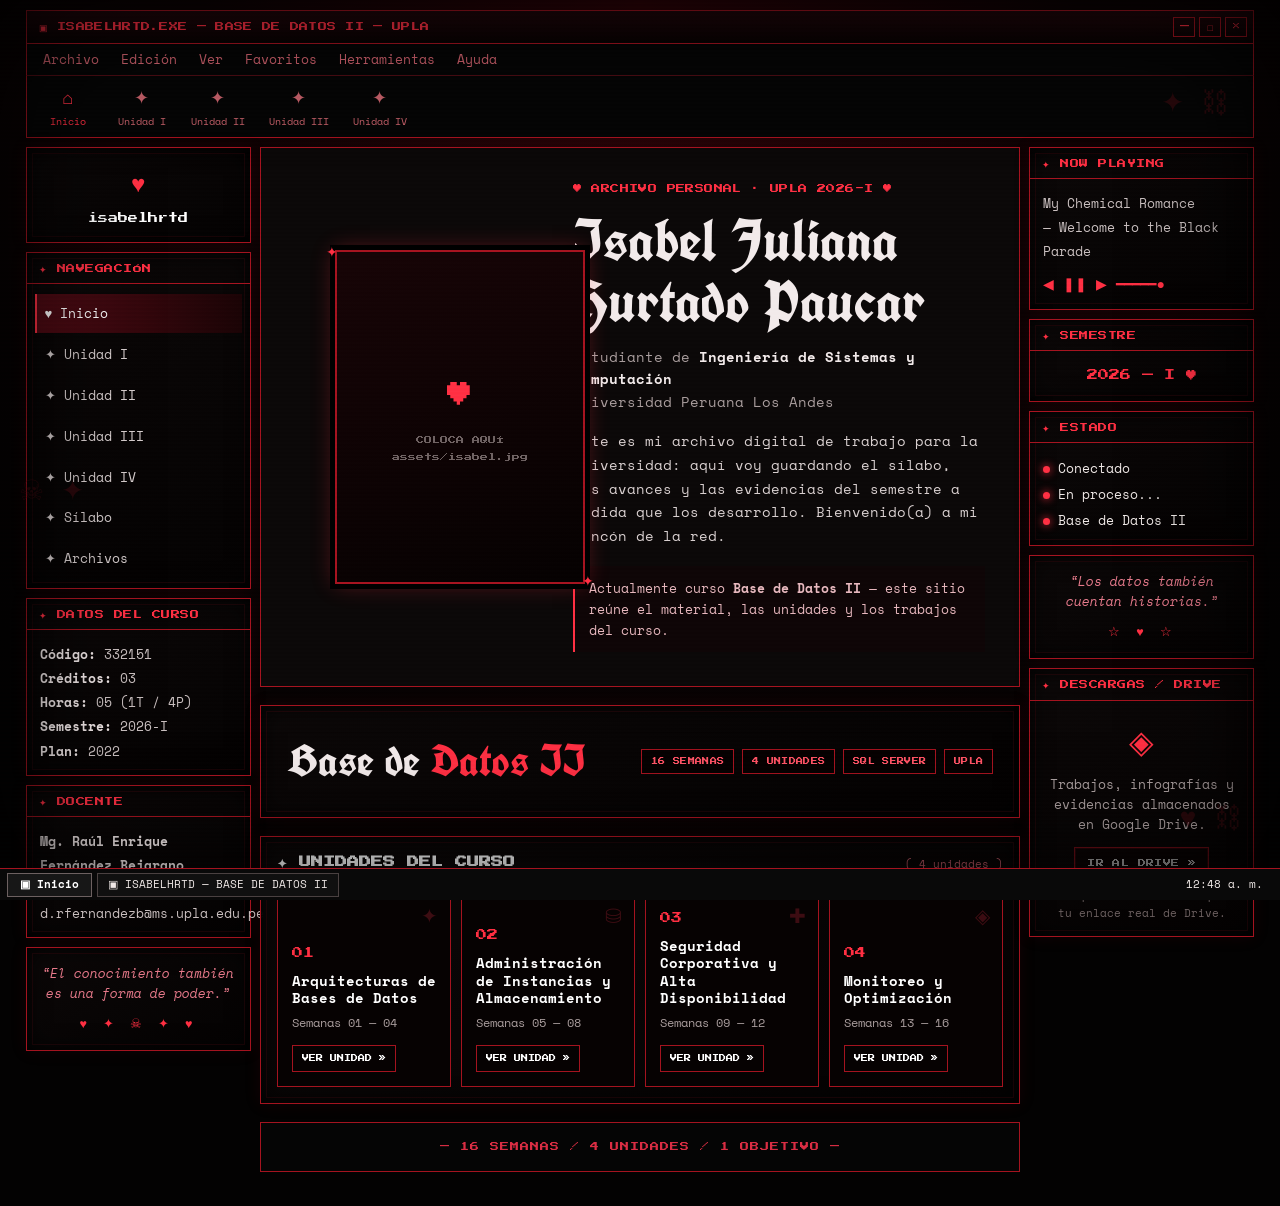
==== commit e578b99d: "Nueva versión del portafolio de Base de Datos II" ====
--- a/index.html
+++ b/index.html
@@ -3,617 +3,25 @@
 <head>
 <meta charset="UTF-8">
 <meta name="viewport" content="width=device-width, initial-scale=1.0">
-<title>Base de Datos II — UPLA</title>
-
-<style>
-@import url('https://fonts.googleapis.com/css2?family=Courier+Prime:wght@400;700&family=Press+Start+2P&family=UnifrakturCook:wght@700&display=swap');
-
-:root{
-  --red:#d9142b;
-  --red2:#ff2944;
-  --darkred:#720c18;
-  --black:#030303;
-  --panel:#080808ee;
-  --line:#9c1120;
-  --white:#eee8e5;
-  --muted:#a8a0a0;
-  --pixel:'Press Start 2P', monospace;
-  --mono:'Courier Prime', monospace;
-  --gothic:'UnifrakturCook', cursive;
-}
-
-*{box-sizing:border-box}
-html{scroll-behavior:smooth}
-
-body{
-  margin:0;
-  min-height:100vh;
-  background:
-    radial-gradient(circle at 50% 20%, #3b050c 0%, #100205 28%, #020202 68%);
-  color:var(--white);
-  font-family:var(--mono);
-  overflow-x:hidden;
-}
-
-body:before{
-  content:"";
-  position:fixed;
-  inset:0;
-  pointer-events:none;
-  z-index:100;
-  opacity:.16;
-  background:
-    repeating-linear-gradient(
-      0deg,
-      transparent 0px,
-      transparent 2px,
-      #fff 3px,
-      transparent 4px
-    );
-  mix-blend-mode:screen;
-}
-
-body:after{
-  content:"";
-  position:fixed;
-  inset:0;
-  pointer-events:none;
-  z-index:101;
-  box-shadow:inset 0 0 130px #000;
-}
-
-a{color:inherit;text-decoration:none}
-button{font:inherit}
-
-.desktop{
-  width:min(1450px,96vw);
-  min-height:100vh;
-  margin:auto;
-  position:relative;
-}
-
-/* ===== RETRO WINDOW ===== */
-.window-bar{
-  height:34px;
-  display:flex;
-  align-items:center;
-  justify-content:space-between;
-  padding:0 8px 0 12px;
-  background:linear-gradient(#26070b,#090202);
-  border:1px solid var(--red);
-  box-shadow:0 0 12px #c20f2544;
-  color:var(--red2);
-  font-family:var(--pixel);
-  font-size:9px;
-  letter-spacing:.3px;
-}
-
-.window-controls{display:flex;gap:4px}
-.window-controls span{
-  width:22px;height:20px;
-  display:grid;place-items:center;
-  border:1px solid var(--red);
-  color:var(--red2);
-  cursor:pointer;
-}
-.window-controls span:hover{background:var(--red);color:#000}
-
-/* ===== TOP ===== */
-.top-window{margin-top:6px}
-.menu{
-  min-height:32px;
-  display:flex;
-  align-items:center;
-  gap:28px;
-  padding:5px 16px;
-  border-left:1px solid var(--red);
-  border-right:1px solid var(--red);
-  border-bottom:1px solid #4e0b12;
-  background:#050505;
-  color:#d93a4d;
-  font-size:14px;
-}
-.menu span{cursor:pointer}
-.menu span:hover{text-decoration:underline;color:#fff}
-
-.toolbar{
-  display:flex;
-  gap:28px;
-  padding:7px 18px;
-  border:1px solid var(--red);
-  border-top:0;
-  background:#050505;
-  font-family:var(--mono);
-}
-.tool{
-  text-align:center;
-  min-width:54px;
-  color:#d94a58;
-  font-size:11px;
-}
-.tool .ico{font-size:22px;display:block;margin-bottom:2px}
-
-/* ===== LAYOUT ===== */
-.main-layout{
-  display:grid;
-  grid-template-columns:230px minmax(0,1fr) 230px;
-  gap:9px;
-  margin-top:9px;
-}
-
-.column{display:flex;flex-direction:column;gap:9px}
-
-.panel{
-  background:
-    linear-gradient(135deg,#0b0b0bee,#030303f2),
-    repeating-linear-gradient(45deg,transparent 0 7px,#ffffff03 8px 9px);
-  border:1px solid var(--red);
-  box-shadow:0 0 15px #b5091d22, inset 0 0 20px #000;
-  position:relative;
-  overflow:hidden;
-}
-
-.panel:before{
-  content:"";
-  position:absolute;
-  inset:5px;
-  border:1px solid #8d122030;
-  pointer-events:none;
-}
-
-.panel-title{
-  padding:10px 12px 8px;
-  border-bottom:1px solid var(--red);
-  color:var(--red2);
-  font-family:var(--pixel);
-  font-size:9px;
-  letter-spacing:.5px;
-}
-
-/* ===== SIDEBARS ===== */
-.profile{
-  padding:16px;
-  text-align:center;
-  font-family:var(--pixel);
-  font-size:9px;
-  color:#fff;
-}
-.profile .heart{font-size:27px;color:var(--red2)}
-.profile-name{font-size:11px;margin-top:7px}
-
-.nav-list{padding:9px}
-.nav-list a{
-  display:block;
-  padding:9px 8px;
-  margin:2px 0;
-  color:#ddd;
-  font-size:13px;
-  border-left:2px solid transparent;
-}
-.nav-list a:hover,
-.nav-list a.active{
-  color:#fff;
-  background:linear-gradient(90deg,#650914,#210207);
-  border-left-color:var(--red2);
-}
-
-.data{padding:13px;font-size:12px;line-height:1.75;color:#bbb}
-.data b{color:#eee}
-
-.quote{
-  padding:18px 13px;
-  color:var(--red2);
-  line-height:1.6;
-  font-size:12px;
-  text-align:center;
-}
-
-.status{padding:13px;font-size:12px;line-height:1.9}
-.status .dot{
-  display:inline-block;
-  width:7px;height:7px;
-  border-radius:50%;
-  background:#f3263e;
-  box-shadow:0 0 8px #f3263e;
-  margin-right:7px;
-}
-
-.drive{
-  padding:15px;
-  text-align:center;
-}
-.drive .drive-icon{font-size:38px;margin-bottom:8px}
-.drive p{font-size:12px;color:#aaa}
-.retro-btn{
-  display:inline-block;
-  border:1px solid var(--red);
-  padding:9px 12px;
-  color:#fff;
-  background:#090203;
-  box-shadow:inset 0 0 0 1px #35070c;
-  font-family:var(--pixel);
-  font-size:8px;
-}
-.retro-btn:hover{
-  background:var(--red);
-  color:#000;
-}
-
-/* ===== HERO ===== */
-.hero{
-  min-height:435px;
-  position:relative;
-  background:
-    linear-gradient(90deg,#030303 0%,#050505cc 38%,#03030366 100%),
-    url("assets/hero.png") center/cover no-repeat;
-  border:1px solid var(--red);
-  overflow:hidden;
-}
-
-.hero:after{
-  content:"";
-  position:absolute;
-  inset:0;
-  background:
-    linear-gradient(90deg,#000 0%,transparent 45%,#0008 100%),
-    radial-gradient(circle at 70% 45%,transparent 0 22%,#0008 70%);
-  pointer-events:none;
-}
-
-.hero-content{
-  position:relative;
-  z-index:2;
-  width:60%;
-  min-height:435px;
-  display:flex;
-  flex-direction:column;
-  justify-content:center;
-  padding:35px;
-}
-
-.hero-kicker{
-  color:var(--red2);
-  font-family:var(--pixel);
-  font-size:9px;
-  margin-bottom:18px;
-}
-
-.hero h1{
-  margin:0;
-  color:#eee;
-  font-family:var(--gothic);
-  font-size:clamp(55px,6vw,100px);
-  line-height:.78;
-  text-shadow:
-    3px 3px 0 #5e0711,
-    0 0 18px #ff1b3d44;
-}
-
-.hero h1 span{color:var(--red2)}
-
-.hero-sub{
-  margin-top:24px;
-  max-width:500px;
-  color:#ddd;
-  line-height:1.6;
-  font-size:14px;
-}
-
-.hero-bar{
-  display:flex;
-  flex-wrap:wrap;
-  gap:8px;
-  margin-top:25px;
-}
-.tag{
-  border:1px solid var(--red);
-  padding:6px 8px;
-  color:#ff5264;
-  font-family:var(--pixel);
-  font-size:7px;
-  background:#070000aa;
-}
-
-.hero-window{
-  position:absolute;
-  z-index:3;
-  right:18px;
-  bottom:18px;
-  width:min(300px,42%);
-}
-.hero-window .body{
-  padding:14px;
-  background:#050505e8;
-  border:1px solid var(--red);
-  border-top:0;
-  line-height:1.6;
-  font-size:12px;
-}
-
-/* ===== COURSE UNITS ===== */
-.units{
-  margin-top:9px;
-  padding:14px;
-}
-
-.section-heading{
-  display:flex;
-  align-items:center;
-  justify-content:space-between;
-  margin-bottom:12px;
-}
-.section-heading h2{
-  margin:0;
-  color:#eee;
-  font-family:var(--pixel);
-  font-size:12px;
-}
-.section-heading small{color:#9f4b55}
-
-.units-grid{
-  display:grid;
-  grid-template-columns:repeat(4,1fr);
-  gap:9px;
-}
-
-.unit{
-  min-height:245px;
-  position:relative;
-  display:flex;
-  flex-direction:column;
-  justify-content:flex-end;
-  overflow:hidden;
-  border:1px solid var(--red);
-  background:#050505;
-  cursor:pointer;
-  transition:.2s ease;
-}
-
-.unit:hover{
-  transform:translateY(-4px);
-  box-shadow:0 0 18px #f21b382d;
-  border-color:#ff5366;
-}
-
-.unit-art{
-  position:absolute;
-  inset:0;
-  background:
-    linear-gradient(180deg,#0002 10%,#000 85%),
-    var(--art);
-  background-size:cover;
-  background-position:center;
-  filter:saturate(.7) contrast(1.15);
-  opacity:.62;
-  transition:.25s;
-}
-.unit:hover .unit-art{opacity:.82;transform:scale(1.04)}
-
-.unit-info{
-  position:relative;
-  z-index:2;
-  padding:13px;
-  background:linear-gradient(transparent,#000 30%);
-  min-height:125px;
-}
-.unit-number{
-  color:var(--red2);
-  font-family:var(--pixel);
-  font-size:11px;
-}
-.unit h3{
-  margin:10px 0 7px;
-  font-size:13px;
-  color:#fff;
-  line-height:1.25;
-}
-.unit p{margin:0 0 10px;color:#bbb;font-size:11px}
-
-.open-unit{
-  display:inline-block;
-  border:1px solid var(--red);
-  padding:7px 9px;
-  color:#fff;
-  font-family:var(--pixel);
-  font-size:7px;
-}
-
-/* ===== BOTTOM ===== */
-.bottom-strip{
-  margin-top:9px;
-  min-height:54px;
-  display:flex;
-  align-items:center;
-  justify-content:center;
-  border:1px solid var(--red);
-  background:#050505;
-  color:#d92d43;
-  font-family:var(--pixel);
-  font-size:9px;
-  letter-spacing:1px;
-}
-
-/* ===== MODAL / OLD WINDOW ===== */
-.modal{
-  position:fixed;
-  inset:0;
-  z-index:200;
-  display:none;
-  align-items:flex-end;
-  justify-content:center;
-  padding:20px;
-  background:#000b;
-}
-.modal.open{display:flex}
-
-.modal-window{
-  width:min(920px,100%);
-  max-height:88vh;
-  overflow:auto;
-  background:#050505;
-  border:1px solid var(--red2);
-  box-shadow:0 0 40px #d10f2c55;
-  animation:slideUp .3s ease;
-}
-@keyframes slideUp{
-  from{transform:translateY(100px);opacity:0}
-  to{transform:translateY(0);opacity:1}
-}
-
-.modal-body{padding:22px}
-
-.modal-body h2{
-  margin:0 0 8px;
-  color:var(--red2);
-  font-family:var(--gothic);
-  font-size:46px;
-}
-.modal-body .description{
-  color:#bbb;
-  margin-bottom:18px;
-  line-height:1.5;
-}
-
-.weeks{
-  display:grid;
-  grid-template-columns:repeat(2,1fr);
-  gap:9px;
-}
-
-.week{
-  border:1px solid #65101a;
-  padding:13px;
-  background:#090202;
-}
-.week strong{
-  color:var(--red2);
-  font-family:var(--pixel);
-  font-size:8px;
-}
-.week h4{margin:9px 0 5px;color:#eee;font-size:14px}
-.week p{margin:0;color:#999;font-size:12px;line-height:1.5}
-
-.close-modal{
-  border:1px solid var(--red);
-  background:#050505;
-  color:#fff;
-  padding:7px 11px;
-  cursor:pointer;
-}
-.close-modal:hover{background:var(--red);color:#000}
-
-/* ===== TASKBAR ===== */
-.taskbar{
-  position:fixed;
-  z-index:150;
-  left:0;right:0;bottom:0;
-  height:32px;
-  display:flex;
-  align-items:center;
-  background:#090909;
-  border-top:1px solid var(--red);
-  font-size:12px;
-  padding:2px 7px;
-}
-.start{
-  height:26px;
-  padding:0 14px;
-  display:flex;
-  align-items:center;
-  gap:6px;
-  background:#171717;
-  border:1px solid #777;
-  color:#fff;
-  font-weight:bold;
-}
-.task{
-  margin-left:5px;
-  height:26px;
-  min-width:190px;
-  display:flex;
-  align-items:center;
-  padding:0 10px;
-  border:1px solid #555;
-  background:#101010;
-}
-.clock{margin-left:auto;padding:0 12px}
-
-/* ===== DECORATIONS ===== */
-.decor{
-  position:fixed;
-  z-index:1;
-  color:#b41428;
-  opacity:.55;
-  pointer-events:none;
-  font-size:32px;
-}
-.d1{top:90px;right:5vw;transform:rotate(20deg)}
-.d2{top:48%;left:2vw;transform:rotate(-18deg)}
-.d3{bottom:70px;right:4vw}
-
-/* ===== RESPONSIVE ===== */
-@media(max-width:1100px){
-  .main-layout{grid-template-columns:185px minmax(0,1fr)}
-  .right-column{display:none}
-  .units-grid{grid-template-columns:repeat(2,1fr)}
-  .hero-content{width:70%}
-}
-
-@media(max-width:720px){
-  body{padding-bottom:35px}
-  .desktop{width:100%}
-  .menu{gap:12px;overflow:auto;white-space:nowrap}
-  .toolbar{gap:13px;overflow:auto}
-  .main-layout{display:block}
-  .left-column{display:none}
-  .hero{min-height:530px}
-  .hero-content{
-    width:100%;
-    min-height:530px;
-    padding:25px 20px;
-    justify-content:flex-start;
-    padding-top:55px;
-    background:linear-gradient(90deg,#000d,#0005);
-  }
-  .hero h1{font-size:58px}
-  .hero-window{
-    left:20px;
-    right:20px;
-    width:auto;
-    bottom:15px;
-  }
-  .units-grid{grid-template-columns:1fr}
-  .units{padding:10px}
-  .unit{min-height:210px}
-  .modal{padding:8px}
-  .modal-body{padding:15px}
-  .weeks{grid-template-columns:1fr}
-  .task{min-width:120px}
-}
-
-@media(prefers-reduced-motion:reduce){
-  *{scroll-behavior:auto!important;animation:none!important;transition:none!important}
-}
-</style>
+<title>Isabel Hurtado — Base de Datos II · UPLA</title>
+<meta name="description" content="Archivo digital de Isabel Juliana Hurtado Paucar para el curso Base de Datos II — Universidad Peruana Los Andes.">
+<link rel="stylesheet" href="style.css">
 </head>
-
 <body>
 
-<div class="decor d1">⛓ ✦ 🦋</div>
-<div class="decor d2">✦ ☠</div>
-<div class="decor d3">♥ ✦ ⛓</div>
+<div class="decor d1">✦ ⛓</div>
+<div class="decor d2">☠ ✦</div>
+<div class="decor d3">♥ ⛓</div>
 
 <div class="desktop">
 
-  <header class="top-window">
+  <header>
     <div class="window-bar">
-      <span>▣ BASE DE DATOS II — UPLA</span>
-      <div class="window-controls">
-        <span>—</span><span>□</span><span>×</span>
-      </div>
+      <span>▣ ISABELHRTD.EXE — BASE DE DATOS II — UPLA</span>
+      <div class="window-controls"><span>—</span><span>□</span><span>×</span></div>
     </div>
 
-    <nav class="menu">
+    <nav class="menu" aria-label="Navegación superior">
       <span>Archivo</span>
       <span>Edición</span>
       <span>Ver</span>
@@ -623,13 +31,11 @@
     </nav>
 
     <div class="toolbar">
-      <div class="tool"><span class="ico">←</span>Atrás</div>
-      <div class="tool"><span class="ico">→</span>Adelante</div>
-      <div class="tool"><span class="ico">⌂</span>Inicio</div>
-      <div class="tool"><span class="ico">⌕</span>Buscar</div>
-      <div class="tool"><span class="ico">☆</span>Favoritos</div>
-      <div class="tool"><span class="ico">✉</span>Correo</div>
-      <div class="tool"><span class="ico">◉</span>Internet</div>
+      <div class="tool active"><span class="ico">⌂</span>Inicio</div>
+      <div class="tool"><span class="ico">✦</span>Unidad I</div>
+      <div class="tool"><span class="ico">✦</span>Unidad II</div>
+      <div class="tool"><span class="ico">✦</span>Unidad III</div>
+      <div class="tool"><span class="ico">✦</span>Unidad IV</div>
     </div>
   </header>
 
@@ -639,18 +45,18 @@
     <aside class="column left-column">
 
       <section class="panel profile">
-        <div class="heart">♥</div>
-        <div class="profile-name">isabelhrtd ♥</div>
+        <div class="mark">♥</div>
+        <div class="profile-name">isabelhrtd</div>
       </section>
 
       <section class="panel">
         <div class="panel-title">✦ NAVEGACIÓN</div>
         <nav class="nav-list">
-          <a href="#inicio" class="active">♥ Inicio</a>
-          <a href="#unidades">✦ Unidad I</a>
-          <a href="#unidades">✦ Unidad II</a>
-          <a href="#unidades">✦ Unidad III</a>
-          <a href="#unidades">✦ Unidad IV</a>
+          <a href="index.html" class="active">♥ Inicio</a>
+          <a href="unidad1.html">✦ Unidad I</a>
+          <a href="unidad2.html">✦ Unidad II</a>
+          <a href="unidad3.html">✦ Unidad III</a>
+          <a href="unidad4.html">✦ Unidad IV</a>
           <a href="#curso">✦ Sílabo</a>
           <a href="#drive">✦ Archivos</a>
         </nav>
@@ -677,7 +83,7 @@
 
       <section class="panel quote">
         “El conocimiento también es una forma de poder.”
-        <br><br>♥ ✦ ☠ ✦ ♥
+        <span class="glyphs">♥ ✦ ☠ ✦ ♥</span>
       </section>
 
     </aside>
@@ -685,122 +91,117 @@
     <!-- CENTRO -->
     <section class="column">
 
+      <!-- PRESENTACIÓN PERSONAL -->
       <section class="hero" id="inicio">
-
-        <div class="hero-content">
-          <div class="hero-kicker">♥ UNIVERSIDAD PERUANA LOS ANDES · 2026-I ♥</div>
-
-          <h1>Base de<br><span>Datos II</span></h1>
-
-          <div class="hero-sub">
-            Ingeniería de Sistemas y Computación<br>
-            Archivo digital de trabajos, prácticas,
-            infografías y evidencias del curso.
+        <div class="hero-grid">
+
+          <figure class="photo-frame">
+            <!-- Reemplaza esta caja por: <img src="assets/isabel.jpg" alt="Isabel Juliana Hurtado Paucar"> -->
+            <div class="photo-placeholder">
+              <span class="mark">♥</span>
+              COLOCA AQUÍ<br>assets/isabel.jpg
+            </div>
+          </figure>
+
+          <div>
+            <div class="hero-kicker">♥ ARCHIVO PERSONAL · UPLA 2026-I ♥</div>
+            <h1>Isabel Juliana<br>Hurtado Paucar</h1>
+            <p class="role">Estudiante de <b>Ingeniería de Sistemas y Computación</b><br>Universidad Peruana Los Andes</p>
+            <p class="hero-sub">
+              Este es mi archivo digital de trabajo para la universidad: aquí voy guardando
+              el sílabo, los avances y las evidencias del semestre a medida que los desarrollo.
+              Bienvenido(a) a mi rincón de la red.
+            </p>
+            <div class="hero-course-note">
+              Actualmente curso <b>Base de Datos II</b> — este sitio reúne el material,
+              las unidades y los trabajos del curso.
+            </div>
           </div>
 
-          <div class="hero-bar">
-            <span class="tag">16 SEMANAS</span>
-            <span class="tag">4 UNIDADES</span>
-            <span class="tag">SQL SERVER</span>
-            <span class="tag">UPLA</span>
-          </div>
-        </div>
-
-        <div class="hero-window">
-          <div class="window-bar">
-            <span>BIENVENIDO(A) ♥</span>
-            <div class="window-controls"><span>×</span></div>
-          </div>
-          <div class="body">
-            Este es mi archivo digital de Base de Datos II.
-            Aquí encontrarás el sílabo, las unidades,
-            contenidos y trabajos desarrollados durante
-            el semestre.<br><br>
-            — Isabel Juliana Hurtado Paucar
-          </div>
-        </div>
-
-      </section>
-
+        </div>
+      </section>
+
+      <!-- FRANJA DEL CURSO -->
+      <section class="panel course-strip">
+        <h2>Base de <span>Datos II</span></h2>
+        <div class="hero-bar">
+          <span class="tag">16 SEMANAS</span>
+          <span class="tag">4 UNIDADES</span>
+          <span class="tag">SQL SERVER</span>
+          <span class="tag">UPLA</span>
+        </div>
+      </section>
+
+      <!-- UNIDADES -->
       <section class="panel units" id="unidades">
         <div class="section-heading">
           <h2>✦ UNIDADES DEL CURSO</h2>
-          <small>( 4 UNIDADES )</small>
+          <small>( 4 unidades )</small>
         </div>
 
         <div class="units-grid">
 
-          <article class="unit" onclick="openUnit(1)"
-            style="--art:url('assets/unit1.jpg')">
-            <div class="unit-art"></div>
-            <div class="unit-info">
+          <a class="unit-card" href="unidad1.html">
+            <span class="unit-glyph">✦</span>
+            <div class="unit-card-info">
               <div class="unit-number">01</div>
-              <h3>ARQUITECTURAS DE BASES DE DATOS</h3>
+              <h3>Arquitecturas de Bases de Datos</h3>
               <p>Semanas 01 — 04</p>
               <span class="open-unit">VER UNIDAD »</span>
             </div>
-          </article>
-
-          <article class="unit" onclick="openUnit(2)"
-            style="--art:url('assets/unit2.jpg')">
-            <div class="unit-art"></div>
-            <div class="unit-info">
+          </a>
+
+          <a class="unit-card" href="unidad2.html">
+            <span class="unit-glyph">⛁</span>
+            <div class="unit-card-info">
               <div class="unit-number">02</div>
-              <h3>ADMINISTRACIÓN DE INSTANCIAS Y ALMACENAMIENTO</h3>
+              <h3>Administración de Instancias y Almacenamiento</h3>
               <p>Semanas 05 — 08</p>
               <span class="open-unit">VER UNIDAD »</span>
             </div>
-          </article>
-
-          <article class="unit" onclick="openUnit(3)"
-            style="--art:url('assets/unit3.jpg')">
-            <div class="unit-art"></div>
-            <div class="unit-info">
+          </a>
+
+          <a class="unit-card" href="unidad3.html">
+            <span class="unit-glyph">✚</span>
+            <div class="unit-card-info">
               <div class="unit-number">03</div>
-              <h3>SEGURIDAD CORPORATIVA Y ALTA DISPONIBILIDAD</h3>
+              <h3>Seguridad Corporativa y Alta Disponibilidad</h3>
               <p>Semanas 09 — 12</p>
               <span class="open-unit">VER UNIDAD »</span>
             </div>
-          </article>
-
-          <article class="unit" onclick="openUnit(4)"
-            style="--art:url('assets/unit4.jpg')">
-            <div class="unit-art"></div>
-            <div class="unit-info">
+          </a>
+
+          <a class="unit-card" href="unidad4.html">
+            <span class="unit-glyph">◈</span>
+            <div class="unit-card-info">
               <div class="unit-number">04</div>
-              <h3>MONITOREO Y OPTIMIZACIÓN</h3>
+              <h3>Monitoreo y Optimización</h3>
               <p>Semanas 13 — 16</p>
               <span class="open-unit">VER UNIDAD »</span>
             </div>
-          </article>
-
-        </div>
-      </section>
-
-      <div class="bottom-strip">
-        — 16 SEMANAS / 4 UNIDADES / 1 OBJETIVO —
-      </div>
+          </a>
+
+        </div>
+      </section>
+
+      <div class="bottom-strip">— 16 SEMANAS / 4 UNIDADES / 1 OBJETIVO —</div>
 
     </section>
 
     <!-- DERECHA -->
     <aside class="column right-column">
 
-      <section class="panel">
+      <section class="panel now-playing">
         <div class="panel-title">✦ NOW PLAYING</div>
         <div class="data">
-          My Chemical Romance<br>
-          — Welcome to the Black Parade
-          <br><br>
-          ◀ ❚❚ ▶ ━━━━━●
+          My Chemical Romance<br>— Welcome to the Black Parade
+          <div class="bars">◀ ❚❚ ▶ ━━━━━●</div>
         </div>
       </section>
 
       <section class="panel">
         <div class="panel-title">✦ SEMESTRE</div>
-        <div class="data" style="font-family:var(--pixel);font-size:9px;color:var(--red2)">
-          2026 — I ♥
-        </div>
+        <div class="semestre-box">2026 — I ♥</div>
       </section>
 
       <section class="panel">
@@ -814,7 +215,7 @@
 
       <section class="panel quote">
         “Los datos también cuentan historias.”
-        <br><br>☆ ♥ ☆
+        <span class="glyphs">☆ ♥ ☆</span>
       </section>
 
       <section class="panel" id="drive">
@@ -822,8 +223,8 @@
         <div class="drive">
           <div class="drive-icon">◈</div>
           <p>Trabajos, infografías y evidencias almacenados en Google Drive.</p>
-          <!-- Reemplaza # con tu enlace real -->
-          <a class="retro-btn" href="#" target="_blank">IR AL DRIVE »</a>
+          <a class="retro-btn is-placeholder" href="#" target="_blank" rel="noopener">IR AL DRIVE »</a>
+          <div class="placeholder-note">Reemplaza el href="#" por tu enlace real de Drive.</div>
         </div>
       </section>
 
@@ -832,121 +233,12 @@
   </main>
 </div>
 
-<!-- VENTANA DE UNIDAD -->
-<div class="modal" id="unitModal">
-  <div class="modal-window">
-
-    <div class="window-bar">
-      <span id="modalTitle">UNIDAD I</span>
-      <div class="window-controls">
-        <span onclick="closeUnit()">×</span>
-      </div>
-    </div>
-
-    <div class="modal-body">
-      <h2 id="modalHeading">Unidad I</h2>
-      <div class="description" id="modalDescription"></div>
-      <div class="weeks" id="weeks"></div>
-      <br>
-      <button class="close-modal" onclick="closeUnit()">CERRAR VENTANA ×</button>
-    </div>
-
-  </div>
-</div>
-
 <div class="taskbar">
   <div class="start">▣ Inicio</div>
-  <div class="task">▣ BASE DE DATOS II — UPLA</div>
+  <div class="task">▣ ISABELHRTD — BASE DE DATOS II</div>
   <div class="clock" id="clock">11:59 PM</div>
 </div>
 
-<script>
-const units = {
-  1:{
-    title:"UNIDAD I",
-    heading:"Arquitecturas de Bases de Datos",
-    description:"Identificación de arquitecturas, configuración del entorno corporativo y construcción de una infraestructura inicial de datos.",
-    weeks:[
-      ["SEMANA 01","Formulación del Proyecto y Selección de la Arquitectura"],
-      ["SEMANA 02","Despliegue y Configuración de Motores de Datos"],
-      ["SEMANA 03","Modelamiento Físico y Mecanismos de Integración"],
-      ["SEMANA 04","Sustentación y Validación de la Infraestructura de Datos"]
-    ]
-  },
-  2:{
-    title:"UNIDAD II",
-    heading:"Administración de Instancias y Almacenamiento",
-    description:"Gestión de instancias, memoria, estructuras físicas y lógicas de almacenamiento e indexación para grandes volúmenes de datos.",
-    weeks:[
-      ["SEMANA 05","Configuración de la Instancia y Gestión de Memoria"],
-      ["SEMANA 06","Arquitectura Física de Almacenamiento y Distribución de Archivos"],
-      ["SEMANA 07","Organización de Esquemas Lógicos y Estrategias de Indexación"],
-      ["SEMANA 08","Sustentación y Pruebas de Carga"]
-    ]
-  },
-  3:{
-    title:"UNIDAD III",
-    heading:"Seguridad Corporativa y Alta Disponibilidad",
-    description:"Conectividad de red, seguridad, privilegios, auditoría, copias de seguridad y recuperación ante fallos.",
-    weeks:[
-      ["SEMANA 09","Configuración de Conectividad de Red y Seguridad"],
-      ["SEMANA 10","Gestión de Privilegios, Roles y Auditoría"],
-      ["SEMANA 11","Estrategias de Backups Avanzados y Automatización"],
-      ["SEMANA 12","Recuperación ante Fallos y Planes de Contingencia"]
-    ]
-  },
-  4:{
-    title:"UNIDAD IV",
-    heading:"Monitoreo, Optimización y Recuperación",
-    description:"Monitoreo de servidores, diagnóstico, tuning de consultas y tecnologías de recuperación histórica.",
-    weeks:[
-      ["SEMANA 13","Auditoría, Monitoreo de Eventos y Diagnóstico"],
-      ["SEMANA 14","Afinamiento y Optimización del Desempeño"],
-      ["SEMANA 15","Implementación de Tecnologías de Recuperación Flashback"],
-      ["SEMANA 16","Sustentación Final e Integración del Proyecto"]
-    ]
-  }
-};
-
-function openUnit(n){
-  const u=units[n];
-  document.getElementById("modalTitle").textContent=u.title+" ♥";
-  document.getElementById("modalHeading").textContent=u.heading;
-  document.getElementById("modalDescription").textContent=u.description;
-
-  document.getElementById("weeks").innerHTML=u.weeks.map((w,i)=>`
-    <div class="week">
-      <strong>${w[0]}</strong>
-      <h4>${w[1]}</h4>
-      <p>Contenido y evidencias de la semana.</p>
-    </div>
-  `).join("");
-
-  document.getElementById("unitModal").classList.add("open");
-  document.body.style.overflow="hidden";
-}
-
-function closeUnit(){
-  document.getElementById("unitModal").classList.remove("open");
-  document.body.style.overflow="";
-}
-
-document.getElementById("unitModal").addEventListener("click",e=>{
-  if(e.target.id==="unitModal") closeUnit();
-});
-
-document.addEventListener("keydown",e=>{
-  if(e.key==="Escape") closeUnit();
-});
-
-function updateClock(){
-  const now=new Date();
-  document.getElementById("clock").textContent=
-    now.toLocaleTimeString("es-PE",{hour:"2-digit",minute:"2-digit"});
-}
-updateClock();
-setInterval(updateClock,1000);
-</script>
-
+<script src="script.js"></script>
 </body>
 </html>
--- a/style.css
+++ b/style.css
@@ -0,0 +1,792 @@
+/* =========================================================
+   BASE DE DATOS II — UPLA
+   Hoja de estilos compartida
+   Estética: Old Web / Y2K Gótico / Retro Windows
+   ========================================================= */
+
+@import url('https://fonts.googleapis.com/css2?family=Space+Mono:wght@400;700&family=Press+Start+2P&family=UnifrakturCook:wght@700&display=swap');
+
+:root{
+  /* --- paleta --- */
+  --black:#050404;
+  --panel:#0b0808;
+  --panel-2:#0e0a0a;
+  --red-deep:#4a0c13;
+  --red:#a4131f;
+  --red-bright:#ff2f42;
+  --red-glow:#ff2f4255;
+  --white:#efe8e6;
+  --grey:#a89c9c;
+  --grey-dim:#6d6161;
+
+  /* --- tipografia --- */
+  --f-display:'UnifrakturCook', cursive;
+  --f-pixel:'Press Start 2P', monospace;
+  --f-body:'Space Mono', monospace;
+}
+
+*{box-sizing:border-box}
+html{scroll-behavior:smooth}
+
+body{
+  margin:0;
+  min-height:100vh;
+  background:
+    radial-gradient(circle at 50% 0%, #300308 0%, #0c0203 32%, #030202 70%);
+  color:var(--white);
+  font-family:var(--f-body);
+  font-size:15px;
+  line-height:1.6;
+  overflow-x:hidden;
+  padding-bottom:34px; /* espacio para taskbar */
+}
+
+/* textura CRT / scanlines sutiles */
+body::before{
+  content:"";
+  position:fixed;
+  inset:0;
+  pointer-events:none;
+  z-index:90;
+  opacity:.05;
+  background:repeating-linear-gradient(0deg,#fff 0px,#fff 1px,transparent 2px,transparent 4px);
+  mix-blend-mode:overlay;
+}
+body::after{
+  content:"";
+  position:fixed;
+  inset:0;
+  pointer-events:none;
+  z-index:91;
+  box-shadow:inset 0 0 140px #000;
+}
+
+a{color:inherit;text-decoration:none}
+button{font:inherit}
+img{max-width:100%;display:block}
+
+.visually-hidden{
+  position:absolute!important;
+  width:1px;height:1px;
+  overflow:hidden;
+  clip:rect(0 0 0 0);
+  white-space:nowrap;
+}
+
+/* =========================================================
+   CONTENEDOR
+   ========================================================= */
+.desktop{
+  width:min(1420px,96vw);
+  margin:10px auto 0;
+  position:relative;
+}
+
+/* =========================================================
+   VENTANA SUPERIOR / MENU / TOOLBAR
+   ========================================================= */
+.window-bar{
+  height:34px;
+  display:flex;
+  align-items:center;
+  justify-content:space-between;
+  padding:0 6px 0 12px;
+  background:linear-gradient(#20060a,#080202);
+  border:1px solid var(--red);
+  color:var(--red-bright);
+  font-family:var(--f-pixel);
+  font-size:9px;
+  letter-spacing:.3px;
+  gap:8px;
+}
+.window-bar span:first-child{
+  overflow:hidden;
+  text-overflow:ellipsis;
+  white-space:nowrap;
+}
+.window-controls{display:flex;gap:4px;flex:none}
+.window-controls span{
+  width:22px;height:20px;
+  display:grid;place-items:center;
+  border:1px solid var(--red);
+  color:var(--red-bright);
+}
+
+.menu{
+  min-height:30px;
+  display:flex;
+  align-items:center;
+  gap:22px;
+  padding:5px 16px;
+  border-left:1px solid var(--red);
+  border-right:1px solid var(--red);
+  border-bottom:1px solid var(--red-deep);
+  background:#050505;
+  color:#d1616d;
+  font-size:13px;
+  overflow-x:auto;
+  white-space:nowrap;
+}
+.menu span:hover{color:#fff}
+
+.toolbar{
+  display:flex;
+  gap:24px;
+  padding:7px 16px;
+  border:1px solid var(--red);
+  border-top:0;
+  background:#050505;
+  overflow-x:auto;
+}
+.tool{
+  text-align:center;
+  min-width:50px;
+  color:#c56069;
+  font-size:10px;
+  flex:none;
+}
+.tool .ico{font-size:18px;display:block;margin-bottom:2px}
+.tool.active{color:var(--red-bright)}
+
+/* =========================================================
+   LAYOUT PRINCIPAL (3 columnas)
+   ========================================================= */
+.main-layout{
+  display:grid;
+  grid-template-columns:225px minmax(0,1fr) 225px;
+  gap:9px;
+  margin-top:9px;
+  align-items:start;
+}
+.column{display:flex;flex-direction:column;gap:9px}
+
+/* =========================================================
+   PANEL BASE
+   ========================================================= */
+.panel{
+  background:
+    linear-gradient(150deg,#0c0808f0,#040202f5),
+    repeating-linear-gradient(45deg,transparent 0 7px,#ffffff03 8px 9px);
+  border:1px solid var(--red);
+  box-shadow:0 0 15px #7c0f1c22, inset 0 0 22px #000;
+  position:relative;
+}
+.panel::before{
+  content:"";
+  position:absolute;
+  inset:5px;
+  border:1px solid #8d122024;
+  pointer-events:none;
+}
+.panel-title{
+  padding:9px 12px 7px;
+  border-bottom:1px solid var(--red);
+  color:var(--red-bright);
+  font-family:var(--f-pixel);
+  font-size:9px;
+  letter-spacing:.5px;
+  display:flex;
+  align-items:center;
+  gap:6px;
+}
+
+/* =========================================================
+   BARRA LATERAL — perfil / nav / datos / docente / cita
+   ========================================================= */
+.profile{padding:16px;text-align:center}
+.profile .mark{font-size:24px;color:var(--red-bright)}
+.profile-name{
+  margin-top:8px;
+  font-family:var(--f-pixel);
+  font-size:10px;
+  color:#fff;
+}
+
+.nav-list{padding:8px}
+.nav-list a{
+  display:flex;
+  align-items:center;
+  gap:8px;
+  padding:9px 8px;
+  margin:2px 0;
+  color:#d8cfcf;
+  font-size:13px;
+  border-left:2px solid transparent;
+}
+.nav-list a:hover,
+.nav-list a.active{
+  color:#fff;
+  background:linear-gradient(90deg,#4d0a13,#1a0305);
+  border-left-color:var(--red-bright);
+}
+
+.data{padding:12px 13px;font-size:13px;line-height:1.85;color:#c9bfbf}
+.data b{color:#f2e9e9;font-weight:700}
+
+.quote{
+  padding:16px 13px;
+  color:#e6798a;
+  line-height:1.6;
+  font-size:12.5px;
+  text-align:center;
+  font-style:italic;
+}
+.quote .glyphs{
+  display:block;
+  margin-top:10px;
+  color:var(--red-bright);
+  font-style:normal;
+  letter-spacing:4px;
+}
+
+.status{padding:12px 13px;font-size:13px;line-height:2}
+.status .dot{
+  display:inline-block;
+  width:7px;height:7px;
+  border-radius:50%;
+  background:var(--red-bright);
+  box-shadow:0 0 8px var(--red-bright);
+  margin-right:8px;
+}
+
+.drive{padding:15px;text-align:center}
+.drive .drive-icon{font-size:32px;margin-bottom:8px;color:var(--red-bright)}
+.drive p{font-size:12.5px;color:var(--grey);margin:0 0 12px}
+
+.retro-btn{
+  display:inline-block;
+  border:1px solid var(--red);
+  padding:9px 12px;
+  color:#fff;
+  background:#0a0303;
+  box-shadow:inset 0 0 0 1px #35070c;
+  font-family:var(--f-pixel);
+  font-size:8px;
+  letter-spacing:.4px;
+  cursor:pointer;
+}
+.retro-btn:hover{background:var(--red);color:#000}
+.retro-btn[disabled],
+.retro-btn.is-placeholder{
+  opacity:.55;
+  cursor:not-allowed;
+}
+.retro-btn.is-placeholder:hover{background:#0a0303;color:#fff}
+
+.placeholder-note{
+  margin-top:8px;
+  font-size:10.5px;
+  color:var(--grey-dim);
+}
+
+/* =========================================================
+   HERO — presentación personal (index)
+   ========================================================= */
+.hero{
+  min-height:420px;
+  position:relative;
+  border:1px solid var(--red);
+  background:var(--panel);
+  overflow:hidden;
+}
+.hero-grid{
+  display:grid;
+  grid-template-columns:250px 1fr;
+  gap:28px;
+  padding:34px;
+  align-items:center;
+  min-height:420px;
+}
+
+/* marco de la foto */
+.photo-frame{
+  position:relative;
+  width:100%;
+  aspect-ratio:3/4;
+  border:2px solid var(--red);
+  box-shadow:0 0 0 5px #000, 0 0 22px var(--red-glow);
+  background:
+    linear-gradient(160deg,#170406,#050101);
+  display:flex;
+  align-items:center;
+  justify-content:center;
+}
+.photo-frame img{
+  width:100%;height:100%;object-fit:cover;
+  filter:saturate(.85) contrast(1.05);
+}
+.photo-frame .photo-placeholder{
+  text-align:center;
+  padding:16px;
+  color:var(--grey-dim);
+  font-family:var(--f-pixel);
+  font-size:8px;
+  line-height:2.1;
+}
+.photo-frame .photo-placeholder .mark{
+  display:block;
+  font-size:26px;
+  color:var(--red-bright);
+  margin-bottom:10px;
+}
+.photo-frame::before,
+.photo-frame::after{
+  content:"✦";
+  position:absolute;
+  color:var(--red-bright);
+  font-size:14px;
+}
+.photo-frame::before{top:-11px;left:-11px}
+.photo-frame::after{bottom:-11px;right:-11px}
+.photo-caption{
+  margin-top:9px;
+  text-align:center;
+  font-family:var(--f-pixel);
+  font-size:8px;
+  color:var(--grey-dim);
+}
+
+.hero-kicker{
+  color:var(--red-bright);
+  font-family:var(--f-pixel);
+  font-size:9px;
+  margin-bottom:14px;
+  letter-spacing:.4px;
+}
+.hero h1{
+  margin:0 0 6px;
+  color:#f2eaea;
+  font-family:var(--f-display);
+  font-size:clamp(38px,5vw,58px);
+  line-height:1.05;
+}
+.hero .role{
+  font-size:14px;
+  color:var(--grey);
+  margin-bottom:16px;
+}
+.hero .role b{color:#f2eaea}
+.hero-sub{
+  max-width:560px;
+  color:#d8cfcf;
+  line-height:1.7;
+  font-size:14px;
+}
+.hero-course-note{
+  margin-top:18px;
+  padding:12px 14px;
+  border-left:2px solid var(--red-bright);
+  background:#12040599;
+  font-size:13px;
+  color:#e7b7bd;
+}
+
+/* =========================================================
+   FRANJA DE CURSO (index)
+   ========================================================= */
+.course-strip{
+  margin-top:9px;
+  padding:20px 26px;
+  display:flex;
+  align-items:center;
+  justify-content:space-between;
+  gap:20px;
+  flex-wrap:wrap;
+}
+.course-strip h2{
+  margin:0;
+  font-family:var(--f-display);
+  font-size:clamp(30px,4vw,44px);
+  color:#f2eaea;
+}
+.course-strip h2 span{color:var(--red-bright)}
+.hero-bar{
+  display:flex;
+  flex-wrap:wrap;
+  gap:8px;
+}
+.tag{
+  border:1px solid var(--red);
+  padding:6px 9px;
+  color:#ff5264;
+  font-family:var(--f-pixel);
+  font-size:7px;
+  background:#070000aa;
+  letter-spacing:.3px;
+}
+
+/* =========================================================
+   UNIDADES — grid en index
+   ========================================================= */
+.units{margin-top:9px;padding:16px}
+.section-heading{
+  display:flex;
+  align-items:baseline;
+  justify-content:space-between;
+  margin-bottom:14px;
+  gap:10px;
+  flex-wrap:wrap;
+}
+.section-heading h2{
+  margin:0;
+  color:#eee;
+  font-family:var(--f-pixel);
+  font-size:12px;
+}
+.section-heading small{color:#9f4b55;font-size:11px}
+
+.units-grid{
+  display:grid;
+  grid-template-columns:repeat(4,1fr);
+  gap:10px;
+}
+
+.unit-card{
+  min-height:200px;
+  position:relative;
+  display:flex;
+  flex-direction:column;
+  justify-content:flex-end;
+  border:1px solid var(--red);
+  background:#060202;
+  transition:transform .18s ease, box-shadow .18s ease, border-color .18s ease;
+}
+.unit-card:hover{
+  transform:translateY(-3px);
+  box-shadow:0 0 18px #f21b3830;
+  border-color:var(--red-bright);
+}
+.unit-glyph{
+  position:absolute;
+  top:12px;right:12px;
+  font-size:20px;
+  color:#4a1017;
+  opacity:.8;
+}
+.unit-card-info{padding:14px}
+.unit-number{
+  color:var(--red-bright);
+  font-family:var(--f-pixel);
+  font-size:11px;
+}
+.unit-card h3{
+  margin:10px 0 6px;
+  font-size:13.5px;
+  color:#fff;
+  line-height:1.3;
+}
+.unit-card p{margin:0 0 12px;color:var(--grey);font-size:11.5px}
+.open-unit{
+  display:inline-block;
+  border:1px solid var(--red);
+  padding:7px 9px;
+  color:#fff;
+  font-family:var(--f-pixel);
+  font-size:7px;
+}
+.unit-card:hover .open-unit{background:var(--red-bright);border-color:var(--red-bright);color:#000}
+
+.bottom-strip{
+  margin-top:9px;
+  min-height:50px;
+  display:flex;
+  align-items:center;
+  justify-content:center;
+  border:1px solid var(--red);
+  background:#050505;
+  color:#d92d43;
+  font-family:var(--f-pixel);
+  font-size:9px;
+  letter-spacing:1px;
+  text-align:center;
+  padding:8px 14px;
+}
+
+/* =========================================================
+   PAGINA DE UNIDAD
+   ========================================================= */
+.unit-hero{
+  padding:28px 30px;
+}
+.unit-hero .back-link{
+  display:inline-flex;
+  align-items:center;
+  gap:6px;
+  color:var(--red-bright);
+  font-family:var(--f-pixel);
+  font-size:9px;
+  margin-bottom:20px;
+}
+.unit-hero .back-link:hover{color:#fff}
+.unit-hero .unit-number{font-size:14px}
+.unit-hero h1{
+  margin:12px 0 4px;
+  font-family:var(--f-display);
+  font-size:clamp(34px,4.5vw,50px);
+  color:#f2eaea;
+  line-height:1.08;
+}
+.unit-hero .semanas-range{
+  color:var(--grey);
+  font-size:12.5px;
+  margin-bottom:18px;
+}
+
+.unit-meta{
+  display:grid;
+  grid-template-columns:1fr 1fr;
+  gap:14px;
+  margin-top:16px;
+}
+.unit-meta .block{
+  border:1px solid var(--red-deep);
+  padding:13px 14px;
+  background:#0a0303aa;
+}
+.unit-meta .block h4{
+  margin:0 0 7px;
+  font-family:var(--f-pixel);
+  font-size:9px;
+  color:var(--red-bright);
+}
+.unit-meta .block p{margin:0;font-size:13px;color:#d8cfcf;line-height:1.65}
+
+.weeks-section{padding:16px}
+.weeks-list{
+  display:grid;
+  grid-template-columns:repeat(4,1fr);
+  gap:10px;
+}
+.week-card{
+  border:1px solid var(--red);
+  background:#060202;
+  padding:16px 14px;
+  text-align:left;
+  cursor:pointer;
+  color:inherit;
+  transition:transform .18s ease, box-shadow .18s ease, border-color .18s ease;
+}
+.week-card:hover{
+  transform:translateY(-3px);
+  box-shadow:0 0 16px #f21b3828;
+  border-color:var(--red-bright);
+}
+.week-card .week-tag{
+  font-family:var(--f-pixel);
+  font-size:9px;
+  color:var(--red-bright);
+}
+.week-card h3{
+  margin:10px 0 0;
+  font-size:13px;
+  color:#fff;
+  line-height:1.35;
+}
+.week-card .week-open{
+  display:block;
+  margin-top:12px;
+  font-family:var(--f-pixel);
+  font-size:7px;
+  color:var(--grey);
+}
+.week-card:hover .week-open{color:var(--red-bright)}
+
+/* =========================================================
+   COLUMNA DERECHA (now playing / semestre / estado / cita / drive)
+   ========================================================= */
+.now-playing .bars{
+  margin-top:8px;
+  display:flex;
+  align-items:center;
+  gap:8px;
+  font-size:14px;
+  color:var(--red-bright);
+}
+.semestre-box{
+  padding:16px 13px;
+  font-family:var(--f-pixel);
+  font-size:11px;
+  color:var(--red-bright);
+  text-align:center;
+}
+
+/* =========================================================
+   MODAL DE SEMANA
+   ========================================================= */
+.modal-overlay{
+  position:fixed;
+  inset:0;
+  z-index:200;
+  display:none;
+  align-items:center;
+  justify-content:center;
+  padding:20px;
+  background:#000c;
+}
+.modal-overlay.open{display:flex}
+
+.modal-window{
+  width:min(760px,100%);
+  max-height:88vh;
+  overflow:auto;
+  background:#070303;
+  border:1px solid var(--red-bright);
+  box-shadow:0 0 46px #d10f2c4d;
+  animation:pop .22s ease;
+}
+@keyframes pop{
+  from{transform:translateY(24px);opacity:0}
+  to{transform:translateY(0);opacity:1}
+}
+
+.modal-body{padding:24px}
+.modal-body .week-eyebrow{
+  font-family:var(--f-pixel);
+  font-size:9px;
+  color:var(--red-bright);
+  margin-bottom:8px;
+}
+.modal-body h2{
+  margin:0 0 16px;
+  color:#f2eaea;
+  font-family:var(--f-display);
+  font-size:clamp(28px,4vw,38px);
+  line-height:1.1;
+}
+.modal-section{margin-bottom:18px}
+.modal-section h4{
+  margin:0 0 8px;
+  font-family:var(--f-pixel);
+  font-size:9px;
+  color:var(--red-bright);
+  letter-spacing:.4px;
+}
+.modal-section p{
+  margin:0;
+  color:#d8cfcf;
+  font-size:13.5px;
+  line-height:1.75;
+}
+.modal-section ul{
+  margin:6px 0 0;
+  padding-left:18px;
+  color:#d8cfcf;
+  font-size:13.5px;
+  line-height:1.8;
+}
+.evidence-slot{
+  border:1px dashed var(--red-deep);
+  padding:14px;
+  font-size:12px;
+  color:var(--grey-dim);
+  margin-bottom:8px;
+}
+.modal-actions{
+  display:flex;
+  gap:10px;
+  flex-wrap:wrap;
+  margin-top:10px;
+}
+.close-modal{
+  border:1px solid var(--red);
+  background:#050505;
+  color:#fff;
+  padding:9px 14px;
+  cursor:pointer;
+  font-family:var(--f-pixel);
+  font-size:8px;
+  margin-top:20px;
+}
+.close-modal:hover{background:var(--red);color:#000}
+
+/* =========================================================
+   TASKBAR
+   ========================================================= */
+.taskbar{
+  position:fixed;
+  z-index:150;
+  left:0;right:0;bottom:0;
+  height:32px;
+  display:flex;
+  align-items:center;
+  background:#090909;
+  border-top:1px solid var(--red);
+  font-size:11px;
+  padding:2px 7px;
+}
+.start{
+  height:24px;
+  padding:0 12px;
+  display:flex;
+  align-items:center;
+  gap:6px;
+  background:#171717;
+  border:1px solid #6d6161;
+  color:#fff;
+  font-weight:bold;
+  flex:none;
+}
+.task{
+  margin-left:5px;
+  height:24px;
+  min-width:170px;
+  display:flex;
+  align-items:center;
+  padding:0 10px;
+  border:1px solid #4a4141;
+  background:#101010;
+  overflow:hidden;
+  white-space:nowrap;
+  text-overflow:ellipsis;
+}
+.clock{margin-left:auto;padding:0 10px;flex:none}
+
+/* =========================================================
+   DECORACIONES FLOTANTES
+   ========================================================= */
+.decor{
+  position:fixed;
+  z-index:1;
+  color:var(--red-deep);
+  opacity:.5;
+  pointer-events:none;
+  font-size:28px;
+}
+.d1{top:80px;right:4vw}
+.d2{top:52%;left:1.5vw}
+.d3{bottom:60px;right:3vw}
+
+/* =========================================================
+   RESPONSIVE
+   ========================================================= */
+@media(max-width:1150px){
+  .main-layout{grid-template-columns:190px minmax(0,1fr)}
+  .right-column{display:none}
+  .units-grid,.weeks-list{grid-template-columns:repeat(2,1fr)}
+}
+
+@media(max-width:760px){
+  .desktop{width:100%;margin-top:0}
+  .menu{gap:12px}
+  .toolbar{gap:12px}
+  .main-layout{display:block}
+  .left-column{display:none}
+  .hero-grid{
+    grid-template-columns:1fr;
+    padding:24px 18px;
+    min-height:0;
+  }
+  .photo-frame{max-width:220px;margin:0 auto}
+  .course-strip{padding:16px 18px;flex-direction:column;align-items:flex-start}
+  .units{padding:10px}
+  .units-grid,.weeks-list{grid-template-columns:1fr}
+  .unit-meta{grid-template-columns:1fr}
+  .unit-hero{padding:20px 18px}
+  .modal-body{padding:16px}
+  .task{min-width:110px}
+  .decor{display:none}
+}
+
+@media(prefers-reduced-motion:reduce){
+  *{scroll-behavior:auto!important;animation:none!important;transition:none!important}
+}
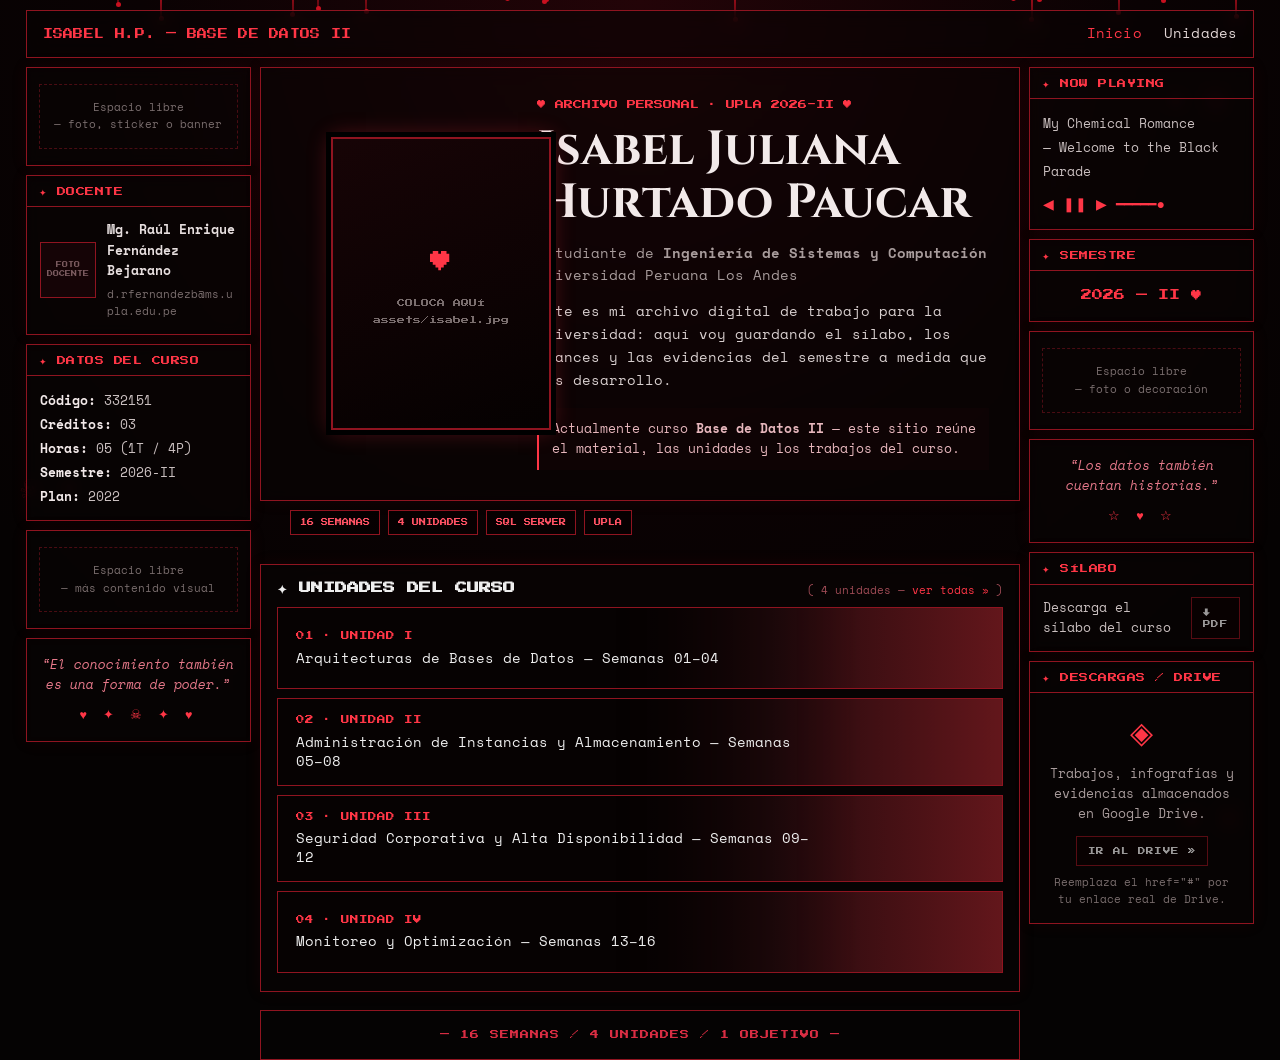
==== commit 966d9a4c: "Add files via upload" ====
--- a/index.html
+++ b/index.html
@@ -9,34 +9,20 @@
 </head>
 <body>
 
+<div id="bg"><!-- goterones generados por script.js; ver instrucciones ahí para usar un video/gif real --></div>
+
 <div class="decor d1">✦ ⛓</div>
 <div class="decor d2">☠ ✦</div>
 <div class="decor d3">♥ ⛓</div>
 
 <div class="desktop">
 
-  <header>
-    <div class="window-bar">
-      <span>▣ ISABELHRTD.EXE — BASE DE DATOS II — UPLA</span>
-      <div class="window-controls"><span>—</span><span>□</span><span>×</span></div>
-    </div>
-
-    <nav class="menu" aria-label="Navegación superior">
-      <span>Archivo</span>
-      <span>Edición</span>
-      <span>Ver</span>
-      <span>Favoritos</span>
-      <span>Herramientas</span>
-      <span>Ayuda</span>
+  <header class="topbar">
+    <span class="site-title">ISABEL H.P. — BASE DE DATOS II</span>
+    <nav aria-label="Navegación principal">
+      <a href="index.html" class="active">Inicio</a>
+      <a href="unidades.html">Unidades</a>
     </nav>
-
-    <div class="toolbar">
-      <div class="tool active"><span class="ico">⌂</span>Inicio</div>
-      <div class="tool"><span class="ico">✦</span>Unidad I</div>
-      <div class="tool"><span class="ico">✦</span>Unidad II</div>
-      <div class="tool"><span class="ico">✦</span>Unidad III</div>
-      <div class="tool"><span class="ico">✦</span>Unidad IV</div>
-    </div>
   </header>
 
   <main class="main-layout">
@@ -44,41 +30,35 @@
     <!-- IZQUIERDA -->
     <aside class="column left-column">
 
-      <section class="panel profile">
-        <div class="mark">♥</div>
-        <div class="profile-name">isabelhrtd</div>
-      </section>
-
-      <section class="panel">
-        <div class="panel-title">✦ NAVEGACIÓN</div>
-        <nav class="nav-list">
-          <a href="index.html" class="active">♥ Inicio</a>
-          <a href="unidad1.html">✦ Unidad I</a>
-          <a href="unidad2.html">✦ Unidad II</a>
-          <a href="unidad3.html">✦ Unidad III</a>
-          <a href="unidad4.html">✦ Unidad IV</a>
-          <a href="#curso">✦ Sílabo</a>
-          <a href="#drive">✦ Archivos</a>
-        </nav>
-      </section>
-
-      <section class="panel" id="curso">
+      <section class="panel panel-free">
+        <div class="free-inner">Espacio libre<br>— foto, sticker o banner</div>
+      </section>
+
+      <section class="panel">
+        <div class="panel-title">✦ DOCENTE</div>
+        <div class="docente">
+          <!-- Reemplaza por: <div class="docframe"><img src="assets/docente.jpg" alt="..."></div> -->
+          <div class="docframe">FOTO<br>DOCENTE</div>
+          <div class="docinfo">
+            <b>Mg. Raúl Enrique<br>Fernández Bejarano</b>
+            <span class="mail">d.rfernandezb@ms.upla.edu.pe</span>
+          </div>
+        </div>
+      </section>
+
+      <section class="panel">
         <div class="panel-title">✦ DATOS DEL CURSO</div>
         <div class="data">
           <b>Código:</b> 332151<br>
           <b>Créditos:</b> 03<br>
           <b>Horas:</b> 05 (1T / 4P)<br>
-          <b>Semestre:</b> 2026-I<br>
+          <b>Semestre:</b> 2026-II<br>
           <b>Plan:</b> 2022
         </div>
       </section>
 
-      <section class="panel">
-        <div class="panel-title">✦ DOCENTE</div>
-        <div class="data">
-          <b>Mg. Raúl Enrique<br>Fernández Bejarano</b><br><br>
-          d.rfernandezb@ms.upla.edu.pe
-        </div>
+      <section class="panel panel-free">
+        <div class="free-inner">Espacio libre<br>— más contenido visual</div>
       </section>
 
       <section class="panel quote">
@@ -92,95 +72,74 @@
     <section class="column">
 
       <!-- PRESENTACIÓN PERSONAL -->
-      <section class="hero" id="inicio">
-        <div class="hero-grid">
-
-          <figure class="photo-frame">
-            <!-- Reemplaza esta caja por: <img src="assets/isabel.jpg" alt="Isabel Juliana Hurtado Paucar"> -->
-            <div class="photo-placeholder">
-              <span class="mark">♥</span>
-              COLOCA AQUÍ<br>assets/isabel.jpg
-            </div>
-          </figure>
-
-          <div>
-            <div class="hero-kicker">♥ ARCHIVO PERSONAL · UPLA 2026-I ♥</div>
-            <h1>Isabel Juliana<br>Hurtado Paucar</h1>
-            <p class="role">Estudiante de <b>Ingeniería de Sistemas y Computación</b><br>Universidad Peruana Los Andes</p>
-            <p class="hero-sub">
-              Este es mi archivo digital de trabajo para la universidad: aquí voy guardando
-              el sílabo, los avances y las evidencias del semestre a medida que los desarrollo.
-              Bienvenido(a) a mi rincón de la red.
-            </p>
-            <div class="hero-course-note">
-              Actualmente curso <b>Base de Datos II</b> — este sitio reúne el material,
-              las unidades y los trabajos del curso.
-            </div>
+      <section class="panel hero" id="inicio">
+        <figure class="photo-frame">
+          <!-- Reemplaza por: <img src="assets/isabel.jpg" alt="Isabel Juliana Hurtado Paucar"> -->
+          <div class="photo-placeholder">
+            <span class="mark">♥</span>
+            COLOCA AQUÍ<br>assets/isabel.jpg
           </div>
-
-        </div>
-      </section>
-
-      <!-- FRANJA DEL CURSO -->
-      <section class="panel course-strip">
-        <h2>Base de <span>Datos II</span></h2>
-        <div class="hero-bar">
-          <span class="tag">16 SEMANAS</span>
-          <span class="tag">4 UNIDADES</span>
-          <span class="tag">SQL SERVER</span>
-          <span class="tag">UPLA</span>
-        </div>
-      </section>
+        </figure>
+
+        <div>
+          <div class="hero-kicker">♥ ARCHIVO PERSONAL · UPLA 2026-II ♥</div>
+          <h1>Isabel Juliana<br>Hurtado Paucar</h1>
+          <p class="role">Estudiante de <b>Ingeniería de Sistemas y Computación</b><br>Universidad Peruana Los Andes</p>
+          <p class="hero-sub">
+            Este es mi archivo digital de trabajo para la universidad: aquí voy guardando
+            el sílabo, los avances y las evidencias del semestre a medida que los desarrollo.
+          </p>
+          <div class="hero-course-note">
+            Actualmente curso <b>Base de Datos II</b> — este sitio reúne el material,
+            las unidades y los trabajos del curso.
+          </div>
+        </div>
+      </section>
+
+      <div class="tags">
+        <span class="tag">16 SEMANAS</span>
+        <span class="tag">4 UNIDADES</span>
+        <span class="tag">SQL SERVER</span>
+        <span class="tag">UPLA</span>
+      </div>
 
       <!-- UNIDADES -->
-      <section class="panel units" id="unidades">
+      <section class="panel" id="unidades">
         <div class="section-heading">
           <h2>✦ UNIDADES DEL CURSO</h2>
-          <small>( 4 unidades )</small>
-        </div>
-
-        <div class="units-grid">
-
-          <a class="unit-card" href="unidad1.html">
-            <span class="unit-glyph">✦</span>
-            <div class="unit-card-info">
-              <div class="unit-number">01</div>
-              <h3>Arquitecturas de Bases de Datos</h3>
-              <p>Semanas 01 — 04</p>
-              <span class="open-unit">VER UNIDAD »</span>
-            </div>
-          </a>
-
-          <a class="unit-card" href="unidad2.html">
-            <span class="unit-glyph">⛁</span>
-            <div class="unit-card-info">
-              <div class="unit-number">02</div>
-              <h3>Administración de Instancias y Almacenamiento</h3>
-              <p>Semanas 05 — 08</p>
-              <span class="open-unit">VER UNIDAD »</span>
-            </div>
-          </a>
-
-          <a class="unit-card" href="unidad3.html">
-            <span class="unit-glyph">✚</span>
-            <div class="unit-card-info">
-              <div class="unit-number">03</div>
-              <h3>Seguridad Corporativa y Alta Disponibilidad</h3>
-              <p>Semanas 09 — 12</p>
-              <span class="open-unit">VER UNIDAD »</span>
-            </div>
-          </a>
-
-          <a class="unit-card" href="unidad4.html">
-            <span class="unit-glyph">◈</span>
-            <div class="unit-card-info">
-              <div class="unit-number">04</div>
-              <h3>Monitoreo y Optimización</h3>
-              <p>Semanas 13 — 16</p>
-              <span class="open-unit">VER UNIDAD »</span>
-            </div>
-          </a>
-
+          <small>( 4 unidades — <a href="unidades.html" style="color:var(--red-bright)">ver todas »</a> )</small>
+        </div>
+
+        <div class="rowlist">
+          <a class="rowcard" href="unidad1.html">
+            <!-- Para poner imagen: style="--img:url('assets/unidad1.jpg')" en .imgfade -->
+            <div class="imgfade"></div>
+            <div class="txt">
+              <span class="tagnum">01 · UNIDAD I</span>
+              <div class="titletxt">Arquitecturas de Bases de Datos — Semanas 01–04</div>
+            </div>
+          </a>
+          <a class="rowcard" href="unidad2.html">
+            <div class="imgfade"></div>
+            <div class="txt">
+              <span class="tagnum">02 · UNIDAD II</span>
+              <div class="titletxt">Administración de Instancias y Almacenamiento — Semanas 05–08</div>
+            </div>
+          </a>
+          <a class="rowcard" href="unidad3.html">
+            <div class="imgfade"></div>
+            <div class="txt">
+              <span class="tagnum">03 · UNIDAD III</span>
+              <div class="titletxt">Seguridad Corporativa y Alta Disponibilidad — Semanas 09–12</div>
+            </div>
+          </a>
+          <a class="rowcard" href="unidad4.html">
+            <div class="imgfade"></div>
+            <div class="txt">
+              <span class="tagnum">04 · UNIDAD IV</span>
+              <div class="titletxt">Monitoreo y Optimización — Semanas 13–16</div>
+            </div>
+          </a>
         </div>
       </section>
 
@@ -201,21 +160,24 @@
 
       <section class="panel">
         <div class="panel-title">✦ SEMESTRE</div>
-        <div class="semestre-box">2026 — I ♥</div>
-      </section>
-
-      <section class="panel">
-        <div class="panel-title">✦ ESTADO</div>
-        <div class="status">
-          <div><span class="dot"></span>Conectado</div>
-          <div><span class="dot"></span>En proceso...</div>
-          <div><span class="dot"></span>Base de Datos II</div>
-        </div>
+        <div class="semestre-box">2026 — II ♥</div>
+      </section>
+
+      <section class="panel panel-free">
+        <div class="free-inner">Espacio libre<br>— foto o decoración</div>
       </section>
 
       <section class="panel quote">
         “Los datos también cuentan historias.”
         <span class="glyphs">☆ ♥ ☆</span>
+      </section>
+
+      <section class="panel">
+        <div class="panel-title">✦ SÍLABO</div>
+        <div class="silabo-box">
+          <span>Descarga el sílabo del curso</span>
+          <a class="retro-btn is-placeholder" href="#">↓ PDF</a>
+        </div>
       </section>
 
       <section class="panel" id="drive">
@@ -233,12 +195,6 @@
   </main>
 </div>
 
-<div class="taskbar">
-  <div class="start">▣ Inicio</div>
-  <div class="task">▣ ISABELHRTD — BASE DE DATOS II</div>
-  <div class="clock" id="clock">11:59 PM</div>
-</div>
-
 <script src="script.js"></script>
 </body>
 </html>
--- a/style.css
+++ b/style.css
@@ -1,152 +1,125 @@
 /* =========================================================
    BASE DE DATOS II — UPLA
-   Hoja de estilos compartida
-   Estética: Old Web / Y2K Gótico / Retro Windows
-   ========================================================= */
-
-@import url('https://fonts.googleapis.com/css2?family=Space+Mono:wght@400;700&family=Press+Start+2P&family=UnifrakturCook:wght@700&display=swap');
+   style.css — v3
+   Fondo animado (sangre) + paneles "vidrio" sobre el fondo,
+   bloques rectangulares para unidades y semanas.
+   ========================================================= */
+
+@import url('https://fonts.googleapis.com/css2?family=Space+Mono:wght@400;700&family=Press+Start+2P&family=Cinzel:wght@600;700&display=swap');
 
 :root{
-  /* --- paleta --- */
-  --black:#050404;
-  --panel:#0b0808;
-  --panel-2:#0e0a0a;
+  --black:#050303;
   --red-deep:#4a0c13;
-  --red:#a4131f;
-  --red-bright:#ff2f42;
-  --red-glow:#ff2f4255;
+  --red:#8f1420;
+  --red-bright:#ff3646;
+  --red-glow:#ff364655;
   --white:#efe8e6;
   --grey:#a89c9c;
-  --grey-dim:#6d6161;
-
-  /* --- tipografia --- */
-  --f-display:'UnifrakturCook', cursive;
-  --f-pixel:'Press Start 2P', monospace;
-  --f-body:'Space Mono', monospace;
+  --grey-dim:#7a6e6e;
+
+  --f-display:'Cinzel', serif;      /* títulos grandes, legibles */
+  --f-pixel:'Press Start 2P', monospace; /* chrome de interfaz */
+  --f-body:'Space Mono', monospace;      /* contenido, siempre legible */
 }
 
 *{box-sizing:border-box}
 html{scroll-behavior:smooth}
+html,body{height:100%}
 
 body{
   margin:0;
-  min-height:100vh;
-  background:
-    radial-gradient(circle at 50% 0%, #300308 0%, #0c0203 32%, #030202 70%);
+  background:#050303;
   color:var(--white);
   font-family:var(--f-body);
   font-size:15px;
   line-height:1.6;
   overflow-x:hidden;
-  padding-bottom:34px; /* espacio para taskbar */
-}
-
-/* textura CRT / scanlines sutiles */
-body::before{
-  content:"";
+  padding-bottom:0;
+}
+
+a{color:inherit;text-decoration:none}
+button{font:inherit;background:none;border:none;color:inherit}
+img{max-width:100%;display:block}
+
+/* =========================================================
+   FONDO ANIMADO — goterones cayendo
+   Para reemplazar por un video/gif real, ver script.js
+   (función initBackground) y las instrucciones en el README.
+   ========================================================= */
+#bg{
   position:fixed;
   inset:0;
-  pointer-events:none;
-  z-index:90;
-  opacity:.05;
-  background:repeating-linear-gradient(0deg,#fff 0px,#fff 1px,transparent 2px,transparent 4px);
-  mix-blend-mode:overlay;
-}
-body::after{
+  z-index:0;
+  overflow:hidden;
+  background:radial-gradient(circle at 50% 0%, #230408 0%, #0a0203 45%, #050202 75%);
+}
+#bg video,
+#bg img.bg-media{
+  position:absolute;
+  inset:0;
+  width:100%;
+  height:100%;
+  object-fit:cover;
+  opacity:.55;
+}
+.drip{
+  position:absolute;
+  top:-60px;
+  width:2px;
+  background:linear-gradient(#ff2d3d00,#c8101f,#5c0810);
+  border-radius:0 0 3px 3px;
+  filter:blur(.3px);
+  animation:fall linear infinite;
+}
+.drip::after{
   content:"";
-  position:fixed;
-  inset:0;
-  pointer-events:none;
-  z-index:91;
-  box-shadow:inset 0 0 140px #000;
-}
-
-a{color:inherit;text-decoration:none}
-button{font:inherit}
-img{max-width:100%;display:block}
-
-.visually-hidden{
-  position:absolute!important;
-  width:1px;height:1px;
-  overflow:hidden;
-  clip:rect(0 0 0 0);
-  white-space:nowrap;
+  position:absolute;
+  bottom:-3px;left:-1.5px;
+  width:5px;height:5px;
+  border-radius:50%;
+  background:#c8101f;
+}
+@keyframes fall{
+  0%{transform:translateY(0);opacity:0}
+  8%{opacity:.85}
+  92%{opacity:.6}
+  100%{transform:translateY(112vh);opacity:0}
 }
 
 /* =========================================================
    CONTENEDOR
    ========================================================= */
 .desktop{
+  position:relative;
+  z-index:2;
   width:min(1420px,96vw);
-  margin:10px auto 0;
-  position:relative;
-}
-
-/* =========================================================
-   VENTANA SUPERIOR / MENU / TOOLBAR
-   ========================================================= */
-.window-bar{
-  height:34px;
+  margin:10px auto 24px;
+}
+
+/* =========================================================
+   BARRA SUPERIOR UNIFICADA (título + navegación, sin controles de ventana)
+   ========================================================= */
+.topbar{
   display:flex;
   align-items:center;
   justify-content:space-between;
-  padding:0 6px 0 12px;
-  background:linear-gradient(#20060a,#080202);
-  border:1px solid var(--red);
-  color:var(--red-bright);
-  font-family:var(--f-pixel);
-  font-size:9px;
+  gap:14px;
+  padding:12px 16px;
+  border:1px solid var(--red);
+  background:#08050588;
+  backdrop-filter:blur(9px);
+  -webkit-backdrop-filter:blur(9px);
+  font-family:var(--f-pixel);
+  font-size:10px;
+  color:var(--red-bright);
   letter-spacing:.3px;
-  gap:8px;
-}
-.window-bar span:first-child{
-  overflow:hidden;
-  text-overflow:ellipsis;
-  white-space:nowrap;
-}
-.window-controls{display:flex;gap:4px;flex:none}
-.window-controls span{
-  width:22px;height:20px;
-  display:grid;place-items:center;
-  border:1px solid var(--red);
-  color:var(--red-bright);
-}
-
-.menu{
-  min-height:30px;
-  display:flex;
-  align-items:center;
-  gap:22px;
-  padding:5px 16px;
-  border-left:1px solid var(--red);
-  border-right:1px solid var(--red);
-  border-bottom:1px solid var(--red-deep);
-  background:#050505;
-  color:#d1616d;
-  font-size:13px;
-  overflow-x:auto;
-  white-space:nowrap;
-}
-.menu span:hover{color:#fff}
-
-.toolbar{
-  display:flex;
-  gap:24px;
-  padding:7px 16px;
-  border:1px solid var(--red);
-  border-top:0;
-  background:#050505;
-  overflow-x:auto;
-}
-.tool{
-  text-align:center;
-  min-width:50px;
-  color:#c56069;
-  font-size:10px;
-  flex:none;
-}
-.tool .ico{font-size:18px;display:block;margin-bottom:2px}
-.tool.active{color:var(--red-bright)}
+  flex-wrap:wrap;
+}
+.topbar .site-title{white-space:nowrap}
+.topbar nav{display:flex;gap:22px}
+.topbar nav a{color:#e2d6d6;font-family:var(--f-body);font-size:13.5px;letter-spacing:.2px}
+.topbar nav a:hover{color:#fff}
+.topbar nav a.active{color:var(--red-bright)}
 
 /* =========================================================
    LAYOUT PRINCIPAL (3 columnas)
@@ -161,22 +134,15 @@
 .column{display:flex;flex-direction:column;gap:9px}
 
 /* =========================================================
-   PANEL BASE
+   PANEL "VIDRIO"
    ========================================================= */
 .panel{
-  background:
-    linear-gradient(150deg,#0c0808f0,#040202f5),
-    repeating-linear-gradient(45deg,transparent 0 7px,#ffffff03 8px 9px);
-  border:1px solid var(--red);
-  box-shadow:0 0 15px #7c0f1c22, inset 0 0 22px #000;
+  border:1px solid var(--red);
+  background:#0a050577;
+  backdrop-filter:blur(7px);
+  -webkit-backdrop-filter:blur(7px);
+  box-shadow:0 0 15px #7c0f1c1c;
   position:relative;
-}
-.panel::before{
-  content:"";
-  position:absolute;
-  inset:5px;
-  border:1px solid #8d122024;
-  pointer-events:none;
 }
 .panel-title{
   padding:9px 12px 7px;
@@ -185,39 +151,18 @@
   font-family:var(--f-pixel);
   font-size:9px;
   letter-spacing:.5px;
-  display:flex;
-  align-items:center;
-  gap:6px;
-}
-
-/* =========================================================
-   BARRA LATERAL — perfil / nav / datos / docente / cita
-   ========================================================= */
-.profile{padding:16px;text-align:center}
-.profile .mark{font-size:24px;color:var(--red-bright)}
-.profile-name{
-  margin-top:8px;
-  font-family:var(--f-pixel);
-  font-size:10px;
-  color:#fff;
-}
-
-.nav-list{padding:8px}
-.nav-list a{
-  display:flex;
-  align-items:center;
-  gap:8px;
-  padding:9px 8px;
-  margin:2px 0;
-  color:#d8cfcf;
-  font-size:13px;
-  border-left:2px solid transparent;
-}
-.nav-list a:hover,
-.nav-list a.active{
-  color:#fff;
-  background:linear-gradient(90deg,#4d0a13,#1a0305);
-  border-left-color:var(--red-bright);
+}
+
+.panel-free{
+  padding:16px 12px;
+  text-align:center;
+}
+.panel-free .free-inner{
+  border:1px dashed var(--red-deep);
+  padding:14px 10px;
+  color:var(--grey-dim);
+  font-size:11px;
+  line-height:1.6;
 }
 
 .data{padding:12px 13px;font-size:13px;line-height:1.85;color:#c9bfbf}
@@ -239,82 +184,93 @@
   letter-spacing:4px;
 }
 
+.silabo-box{
+  padding:12px 13px;
+  display:flex;
+  align-items:center;
+  justify-content:space-between;
+  gap:10px;
+  font-size:12.5px;
+  color:#c9bfbf;
+}
+
+.docente{display:flex;gap:11px;align-items:center;padding:13px}
+.docframe{
+  width:56px;height:56px;flex:none;
+  border:1px solid var(--red);
+  background:#150406 center/cover no-repeat;
+  display:grid;place-items:center;
+  font-family:var(--f-pixel);
+  font-size:6px;
+  color:#7a5a5e;
+  text-align:center;
+  overflow:hidden;
+}
+.docframe img{width:100%;height:100%;object-fit:cover}
+.docinfo{min-width:0;font-size:12.5px;line-height:1.65;color:#e6dede}
+.docinfo .mail{
+  display:block;
+  color:var(--grey-dim);
+  font-size:10.5px;
+  word-break:break-all;
+  overflow-wrap:anywhere;
+  margin-top:4px;
+}
+
 .status{padding:12px 13px;font-size:13px;line-height:2}
-.status .dot{
-  display:inline-block;
-  width:7px;height:7px;
-  border-radius:50%;
-  background:var(--red-bright);
-  box-shadow:0 0 8px var(--red-bright);
-  margin-right:8px;
+.now-playing .bars{margin-top:8px;color:var(--red-bright);font-size:14px}
+
+.semestre-box{
+  padding:16px 13px;
+  font-family:var(--f-pixel);
+  font-size:11px;
+  color:var(--red-bright);
+  text-align:center;
 }
 
 .drive{padding:15px;text-align:center}
-.drive .drive-icon{font-size:32px;margin-bottom:8px;color:var(--red-bright)}
+.drive .drive-icon{font-size:30px;margin-bottom:8px;color:var(--red-bright)}
 .drive p{font-size:12.5px;color:var(--grey);margin:0 0 12px}
 
 .retro-btn{
   display:inline-block;
   border:1px solid var(--red);
-  padding:9px 12px;
+  padding:8px 11px;
   color:#fff;
   background:#0a0303;
-  box-shadow:inset 0 0 0 1px #35070c;
-  font-family:var(--f-pixel);
-  font-size:8px;
-  letter-spacing:.4px;
+  font-family:var(--f-pixel);
+  font-size:7.5px;
+  letter-spacing:.3px;
   cursor:pointer;
 }
 .retro-btn:hover{background:var(--red);color:#000}
-.retro-btn[disabled],
-.retro-btn.is-placeholder{
-  opacity:.55;
-  cursor:not-allowed;
-}
+.retro-btn.is-placeholder{opacity:.6;cursor:not-allowed}
 .retro-btn.is-placeholder:hover{background:#0a0303;color:#fff}
 
-.placeholder-note{
-  margin-top:8px;
-  font-size:10.5px;
-  color:var(--grey-dim);
-}
+.placeholder-note{margin-top:8px;font-size:10.5px;color:var(--grey-dim)}
 
 /* =========================================================
    HERO — presentación personal (index)
    ========================================================= */
 .hero{
-  min-height:420px;
-  position:relative;
-  border:1px solid var(--red);
-  background:var(--panel);
-  overflow:hidden;
-}
-.hero-grid{
+  padding:30px;
   display:grid;
-  grid-template-columns:250px 1fr;
-  gap:28px;
-  padding:34px;
-  align-items:center;
-  min-height:420px;
-}
-
-/* marco de la foto */
+  grid-template-columns:220px 1fr;
+  gap:26px;
+  align-items:center;
+}
 .photo-frame{
   position:relative;
   width:100%;
   aspect-ratio:3/4;
   border:2px solid var(--red);
   box-shadow:0 0 0 5px #000, 0 0 22px var(--red-glow);
-  background:
-    linear-gradient(160deg,#170406,#050101);
+  background:linear-gradient(160deg,#170406,#050101) center/cover no-repeat;
   display:flex;
   align-items:center;
   justify-content:center;
 }
-.photo-frame img{
-  width:100%;height:100%;object-fit:cover;
-  filter:saturate(.85) contrast(1.05);
-}
+.photo-frame img{width:100%;height:100%;object-fit:cover;filter:saturate(.85) contrast(1.05)}
 .photo-frame .photo-placeholder{
   text-align:center;
   padding:16px;
@@ -323,435 +279,172 @@
   font-size:8px;
   line-height:2.1;
 }
-.photo-frame .photo-placeholder .mark{
-  display:block;
-  font-size:26px;
-  color:var(--red-bright);
-  margin-bottom:10px;
-}
-.photo-frame::before,
-.photo-frame::after{
-  content:"✦";
-  position:absolute;
-  color:var(--red-bright);
-  font-size:14px;
-}
-.photo-frame::before{top:-11px;left:-11px}
-.photo-frame::after{bottom:-11px;right:-11px}
-.photo-caption{
-  margin-top:9px;
-  text-align:center;
-  font-family:var(--f-pixel);
-  font-size:8px;
-  color:var(--grey-dim);
-}
-
-.hero-kicker{
-  color:var(--red-bright);
-  font-family:var(--f-pixel);
-  font-size:9px;
-  margin-bottom:14px;
-  letter-spacing:.4px;
-}
-.hero h1{
-  margin:0 0 6px;
-  color:#f2eaea;
-  font-family:var(--f-display);
-  font-size:clamp(38px,5vw,58px);
-  line-height:1.05;
-}
-.hero .role{
-  font-size:14px;
-  color:var(--grey);
-  margin-bottom:16px;
-}
-.hero .role b{color:#f2eaea}
-.hero-sub{
-  max-width:560px;
-  color:#d8cfcf;
-  line-height:1.7;
-  font-size:14px;
-}
+.photo-frame .photo-placeholder .mark{display:block;font-size:22px;color:var(--red-bright);margin-bottom:10px}
+
+.hero-kicker{color:var(--red-bright);font-family:var(--f-pixel);font-size:9px;margin-bottom:12px}
+.hero h1{margin:0 0 6px;color:#f2eaea;font-family:var(--f-display);font-size:clamp(32px,4.5vw,48px);line-height:1.1}
+.hero .role{font-size:13.5px;color:var(--grey);margin-bottom:12px}
+.hero-sub{max-width:560px;color:#d8cfcf;line-height:1.7;font-size:13.5px}
 .hero-course-note{
-  margin-top:18px;
-  padding:12px 14px;
+  margin-top:16px;
+  padding:11px 13px;
   border-left:2px solid var(--red-bright);
   background:#12040599;
-  font-size:13px;
+  font-size:12.5px;
   color:#e7b7bd;
 }
 
-/* =========================================================
-   FRANJA DE CURSO (index)
-   ========================================================= */
-.course-strip{
+.tags{display:flex;flex-wrap:wrap;gap:8px;padding:0 30px 20px}
+.tag{
+  border:1px solid var(--red);
+  padding:6px 9px;
+  color:#ff5264;
+  font-family:var(--f-pixel);
+  font-size:7px;
+  background:#070000aa;
+}
+
+/* =========================================================
+   BLOQUES RECTANGULARES — unidades y semanas
+   ========================================================= */
+.section-heading{
+  display:flex;
+  align-items:baseline;
+  justify-content:space-between;
+  padding:14px 16px 8px;
+  gap:10px;
+  flex-wrap:wrap;
+}
+.section-heading h2{margin:0;color:#eee;font-family:var(--f-pixel);font-size:12px}
+.section-heading small{color:#9f4b55;font-size:11px}
+
+.rowlist{display:flex;flex-direction:column;gap:9px;padding:0 16px 18px}
+
+.rowcard{
+  position:relative;
+  display:flex;
+  align-items:center;
+  min-height:82px;
+  overflow:hidden;
+  border:1px solid var(--red);
+  background:#060202;
+  cursor:pointer;
+  transition:border-color .18s ease, transform .18s ease;
+}
+.rowcard:hover{border-color:var(--red-bright);transform:translateY(-2px)}
+
+.rowcard .imgfade{
+  position:absolute;
+  inset:0;
+  left:auto;
+  width:55%;
+  background:var(--img, none), linear-gradient(90deg, transparent, #3a0f14aa 45%, #7a1c22cc);
+  background-size:cover;
+  background-position:center;
+  background-blend-mode:overlay;
+  -webkit-mask-image:linear-gradient(90deg, transparent, #000 65%);
+  mask-image:linear-gradient(90deg, transparent, #000 65%);
+}
+
+.rowcard .txt{position:relative;z-index:1;padding:14px 18px;max-width:78%}
+.rowcard .tagnum{font-family:var(--f-pixel);font-size:8.5px;color:var(--red-bright);display:block;margin-bottom:6px}
+.rowcard .titletxt{font-size:13.5px;color:#eee;line-height:1.4}
+
+.bottom-strip{
   margin-top:9px;
-  padding:20px 26px;
-  display:flex;
-  align-items:center;
-  justify-content:space-between;
-  gap:20px;
-  flex-wrap:wrap;
-}
-.course-strip h2{
-  margin:0;
+  min-height:50px;
+  display:flex;
+  align-items:center;
+  justify-content:center;
+  border:1px solid var(--red);
+  background:#08050577;
+  backdrop-filter:blur(6px);
+  color:#d92d43;
+  font-family:var(--f-pixel);
+  font-size:9px;
+  letter-spacing:1px;
+  text-align:center;
+  padding:8px 14px;
+}
+
+/* =========================================================
+   PAGINA DE UNIDAD — encabezado
+   ========================================================= */
+.unit-hero{padding:26px 28px}
+.unit-hero .back-link{
+  display:inline-flex;
+  align-items:center;
+  gap:6px;
+  color:var(--red-bright);
+  font-family:var(--f-pixel);
+  font-size:9px;
+  margin-bottom:18px;
+}
+.unit-hero .back-link:hover{color:#fff}
+.unit-hero .unit-number{font-size:13px;font-family:var(--f-pixel);color:var(--red-bright)}
+.unit-hero h1{
+  margin:12px 0 4px;
   font-family:var(--f-display);
   font-size:clamp(30px,4vw,44px);
   color:#f2eaea;
-}
-.course-strip h2 span{color:var(--red-bright)}
-.hero-bar{
-  display:flex;
-  flex-wrap:wrap;
-  gap:8px;
-}
-.tag{
-  border:1px solid var(--red);
-  padding:6px 9px;
-  color:#ff5264;
-  font-family:var(--f-pixel);
-  font-size:7px;
-  background:#070000aa;
-  letter-spacing:.3px;
-}
-
-/* =========================================================
-   UNIDADES — grid en index
-   ========================================================= */
-.units{margin-top:9px;padding:16px}
-.section-heading{
-  display:flex;
-  align-items:baseline;
-  justify-content:space-between;
-  margin-bottom:14px;
-  gap:10px;
-  flex-wrap:wrap;
-}
-.section-heading h2{
-  margin:0;
-  color:#eee;
-  font-family:var(--f-pixel);
-  font-size:12px;
-}
-.section-heading small{color:#9f4b55;font-size:11px}
-
-.units-grid{
-  display:grid;
-  grid-template-columns:repeat(4,1fr);
-  gap:10px;
-}
-
-.unit-card{
-  min-height:200px;
-  position:relative;
-  display:flex;
-  flex-direction:column;
-  justify-content:flex-end;
-  border:1px solid var(--red);
-  background:#060202;
-  transition:transform .18s ease, box-shadow .18s ease, border-color .18s ease;
-}
-.unit-card:hover{
-  transform:translateY(-3px);
-  box-shadow:0 0 18px #f21b3830;
-  border-color:var(--red-bright);
-}
-.unit-glyph{
-  position:absolute;
-  top:12px;right:12px;
-  font-size:20px;
-  color:#4a1017;
-  opacity:.8;
-}
-.unit-card-info{padding:14px}
-.unit-number{
-  color:var(--red-bright);
-  font-family:var(--f-pixel);
-  font-size:11px;
-}
-.unit-card h3{
-  margin:10px 0 6px;
-  font-size:13.5px;
-  color:#fff;
-  line-height:1.3;
-}
-.unit-card p{margin:0 0 12px;color:var(--grey);font-size:11.5px}
-.open-unit{
-  display:inline-block;
-  border:1px solid var(--red);
-  padding:7px 9px;
-  color:#fff;
-  font-family:var(--f-pixel);
-  font-size:7px;
-}
-.unit-card:hover .open-unit{background:var(--red-bright);border-color:var(--red-bright);color:#000}
-
-.bottom-strip{
-  margin-top:9px;
-  min-height:50px;
-  display:flex;
-  align-items:center;
-  justify-content:center;
-  border:1px solid var(--red);
-  background:#050505;
-  color:#d92d43;
-  font-family:var(--f-pixel);
-  font-size:9px;
-  letter-spacing:1px;
-  text-align:center;
-  padding:8px 14px;
-}
-
-/* =========================================================
-   PAGINA DE UNIDAD
-   ========================================================= */
-.unit-hero{
-  padding:28px 30px;
-}
-.unit-hero .back-link{
-  display:inline-flex;
-  align-items:center;
-  gap:6px;
-  color:var(--red-bright);
-  font-family:var(--f-pixel);
-  font-size:9px;
-  margin-bottom:20px;
-}
-.unit-hero .back-link:hover{color:#fff}
-.unit-hero .unit-number{font-size:14px}
-.unit-hero h1{
-  margin:12px 0 4px;
-  font-family:var(--f-display);
-  font-size:clamp(34px,4.5vw,50px);
-  color:#f2eaea;
-  line-height:1.08;
-}
-.unit-hero .semanas-range{
-  color:var(--grey);
-  font-size:12.5px;
-  margin-bottom:18px;
-}
-
-.unit-meta{
-  display:grid;
-  grid-template-columns:1fr 1fr;
-  gap:14px;
-  margin-top:16px;
-}
-.unit-meta .block{
-  border:1px solid var(--red-deep);
-  padding:13px 14px;
-  background:#0a0303aa;
-}
-.unit-meta .block h4{
-  margin:0 0 7px;
-  font-family:var(--f-pixel);
-  font-size:9px;
-  color:var(--red-bright);
-}
-.unit-meta .block p{margin:0;font-size:13px;color:#d8cfcf;line-height:1.65}
-
-.weeks-section{padding:16px}
-.weeks-list{
-  display:grid;
-  grid-template-columns:repeat(4,1fr);
-  gap:10px;
-}
-.week-card{
-  border:1px solid var(--red);
-  background:#060202;
-  padding:16px 14px;
-  text-align:left;
-  cursor:pointer;
-  color:inherit;
-  transition:transform .18s ease, box-shadow .18s ease, border-color .18s ease;
-}
-.week-card:hover{
-  transform:translateY(-3px);
-  box-shadow:0 0 16px #f21b3828;
-  border-color:var(--red-bright);
-}
-.week-card .week-tag{
-  font-family:var(--f-pixel);
-  font-size:9px;
-  color:var(--red-bright);
-}
-.week-card h3{
-  margin:10px 0 0;
-  font-size:13px;
-  color:#fff;
-  line-height:1.35;
-}
-.week-card .week-open{
-  display:block;
-  margin-top:12px;
-  font-family:var(--f-pixel);
-  font-size:7px;
-  color:var(--grey);
-}
-.week-card:hover .week-open{color:var(--red-bright)}
-
-/* =========================================================
-   COLUMNA DERECHA (now playing / semestre / estado / cita / drive)
-   ========================================================= */
-.now-playing .bars{
-  margin-top:8px;
-  display:flex;
-  align-items:center;
-  gap:8px;
-  font-size:14px;
-  color:var(--red-bright);
-}
-.semestre-box{
-  padding:16px 13px;
-  font-family:var(--f-pixel);
-  font-size:11px;
-  color:var(--red-bright);
-  text-align:center;
-}
-
-/* =========================================================
-   MODAL DE SEMANA
+  line-height:1.1;
+}
+.unit-hero .semanas-range{color:var(--grey);font-size:12.5px;margin-bottom:16px}
+
+.unit-meta{display:grid;grid-template-columns:1fr 1fr;gap:12px;margin-top:14px}
+.unit-meta .block{border:1px solid var(--red-deep);padding:12px 14px;background:#0a0303aa}
+.unit-meta .block h4{margin:0 0 7px;font-family:var(--f-pixel);font-size:9px;color:var(--red-bright)}
+.unit-meta .block p{margin:0;font-size:12.5px;color:#d8cfcf;line-height:1.65}
+
+/* =========================================================
+   MODAL DE SEMANA — cierra solo con la X
    ========================================================= */
 .modal-overlay{
-  position:fixed;
-  inset:0;
-  z-index:200;
-  display:none;
-  align-items:center;
-  justify-content:center;
-  padding:20px;
-  background:#000c;
+  position:fixed;inset:0;z-index:200;
+  display:none;align-items:center;justify-content:center;
+  padding:20px;background:#000c;
 }
 .modal-overlay.open{display:flex}
-
 .modal-window{
-  width:min(760px,100%);
-  max-height:88vh;
-  overflow:auto;
-  background:#070303;
+  width:min(720px,100%);
+  max-height:88vh;overflow:auto;
+  background:#070303ee;
+  backdrop-filter:blur(8px);
   border:1px solid var(--red-bright);
   box-shadow:0 0 46px #d10f2c4d;
-  animation:pop .22s ease;
-}
-@keyframes pop{
-  from{transform:translateY(24px);opacity:0}
-  to{transform:translateY(0);opacity:1}
-}
-
-.modal-body{padding:24px}
-.modal-body .week-eyebrow{
+  animation:pop .2s ease;
+}
+@keyframes pop{from{transform:translateY(20px);opacity:0}to{transform:translateY(0);opacity:1}}
+
+.modal-topbar{
+  display:flex;justify-content:space-between;align-items:center;
+  padding:10px 14px;
+  border-bottom:1px solid var(--red);
   font-family:var(--f-pixel);
   font-size:9px;
   color:var(--red-bright);
-  margin-bottom:8px;
-}
-.modal-body h2{
-  margin:0 0 16px;
-  color:#f2eaea;
-  font-family:var(--f-display);
-  font-size:clamp(28px,4vw,38px);
-  line-height:1.1;
-}
-.modal-section{margin-bottom:18px}
-.modal-section h4{
-  margin:0 0 8px;
-  font-family:var(--f-pixel);
-  font-size:9px;
-  color:var(--red-bright);
-  letter-spacing:.4px;
-}
-.modal-section p{
-  margin:0;
-  color:#d8cfcf;
-  font-size:13.5px;
-  line-height:1.75;
-}
-.modal-section ul{
-  margin:6px 0 0;
-  padding-left:18px;
-  color:#d8cfcf;
-  font-size:13.5px;
-  line-height:1.8;
-}
-.evidence-slot{
-  border:1px dashed var(--red-deep);
-  padding:14px;
-  font-size:12px;
-  color:var(--grey-dim);
-  margin-bottom:8px;
-}
-.modal-actions{
-  display:flex;
-  gap:10px;
-  flex-wrap:wrap;
-  margin-top:10px;
-}
-.close-modal{
-  border:1px solid var(--red);
-  background:#050505;
-  color:#fff;
-  padding:9px 14px;
+}
+.modal-topbar .mx{
+  border:1px solid var(--red);
+  padding:4px 10px;
   cursor:pointer;
-  font-family:var(--f-pixel);
-  font-size:8px;
-  margin-top:20px;
-}
-.close-modal:hover{background:var(--red);color:#000}
-
-/* =========================================================
-   TASKBAR
-   ========================================================= */
-.taskbar{
-  position:fixed;
-  z-index:150;
-  left:0;right:0;bottom:0;
-  height:32px;
-  display:flex;
-  align-items:center;
-  background:#090909;
-  border-top:1px solid var(--red);
-  font-size:11px;
-  padding:2px 7px;
-}
-.start{
-  height:24px;
-  padding:0 12px;
-  display:flex;
-  align-items:center;
-  gap:6px;
-  background:#171717;
-  border:1px solid #6d6161;
-  color:#fff;
-  font-weight:bold;
-  flex:none;
-}
-.task{
-  margin-left:5px;
-  height:24px;
-  min-width:170px;
-  display:flex;
-  align-items:center;
-  padding:0 10px;
-  border:1px solid #4a4141;
-  background:#101010;
-  overflow:hidden;
-  white-space:nowrap;
-  text-overflow:ellipsis;
-}
-.clock{margin-left:auto;padding:0 10px;flex:none}
-
-/* =========================================================
-   DECORACIONES FLOTANTES
-   ========================================================= */
-.decor{
-  position:fixed;
-  z-index:1;
-  color:var(--red-deep);
-  opacity:.5;
-  pointer-events:none;
-  font-size:28px;
-}
+  color:var(--red-bright);
+}
+.modal-topbar .mx:hover{background:var(--red-bright);color:#000}
+
+.modal-body{padding:22px}
+.modal-body h2{margin:0 0 16px;color:#f2eaea;font-family:var(--f-display);font-size:clamp(26px,4vw,36px);line-height:1.15}
+.modal-section{margin-bottom:16px}
+.modal-section h4{margin:0 0 8px;font-family:var(--f-pixel);font-size:9px;color:var(--red-bright);letter-spacing:.4px}
+.modal-section p{margin:0;color:#d8cfcf;font-size:13.5px;line-height:1.75}
+.modal-section ul{margin:6px 0 0;padding-left:18px;color:#d8cfcf;font-size:13.5px;line-height:1.8}
+.evidence-slot{border:1px dashed var(--red-deep);padding:14px;font-size:12px;color:var(--grey-dim);margin-bottom:8px}
+.modal-actions{display:flex;gap:10px;flex-wrap:wrap;margin-top:10px}
+
+/* =========================================================
+   DECORACIONES
+   ========================================================= */
+.decor{position:fixed;z-index:1;color:var(--red-deep);opacity:.4;pointer-events:none;font-size:26px}
 .d1{top:80px;right:4vw}
 .d2{top:52%;left:1.5vw}
 .d3{bottom:60px;right:3vw}
@@ -762,28 +455,22 @@
 @media(max-width:1150px){
   .main-layout{grid-template-columns:190px minmax(0,1fr)}
   .right-column{display:none}
-  .units-grid,.weeks-list{grid-template-columns:repeat(2,1fr)}
 }
 
 @media(max-width:760px){
   .desktop{width:100%;margin-top:0}
-  .menu{gap:12px}
-  .toolbar{gap:12px}
+  .topbar{padding:10px 14px}
+  .topbar nav{gap:14px}
   .main-layout{display:block}
   .left-column{display:none}
-  .hero-grid{
-    grid-template-columns:1fr;
-    padding:24px 18px;
-    min-height:0;
-  }
-  .photo-frame{max-width:220px;margin:0 auto}
-  .course-strip{padding:16px 18px;flex-direction:column;align-items:flex-start}
-  .units{padding:10px}
-  .units-grid,.weeks-list{grid-template-columns:1fr}
+  .hero{grid-template-columns:1fr;padding:22px 18px}
+  .photo-frame{max-width:200px;margin:0 auto}
+  .tags{padding:0 18px 16px}
+  .rowcard{min-height:70px}
+  .rowcard .txt{max-width:88%;padding:12px 14px}
+  .unit-hero{padding:20px 18px}
   .unit-meta{grid-template-columns:1fr}
-  .unit-hero{padding:20px 18px}
   .modal-body{padding:16px}
-  .task{min-width:110px}
   .decor{display:none}
 }
 
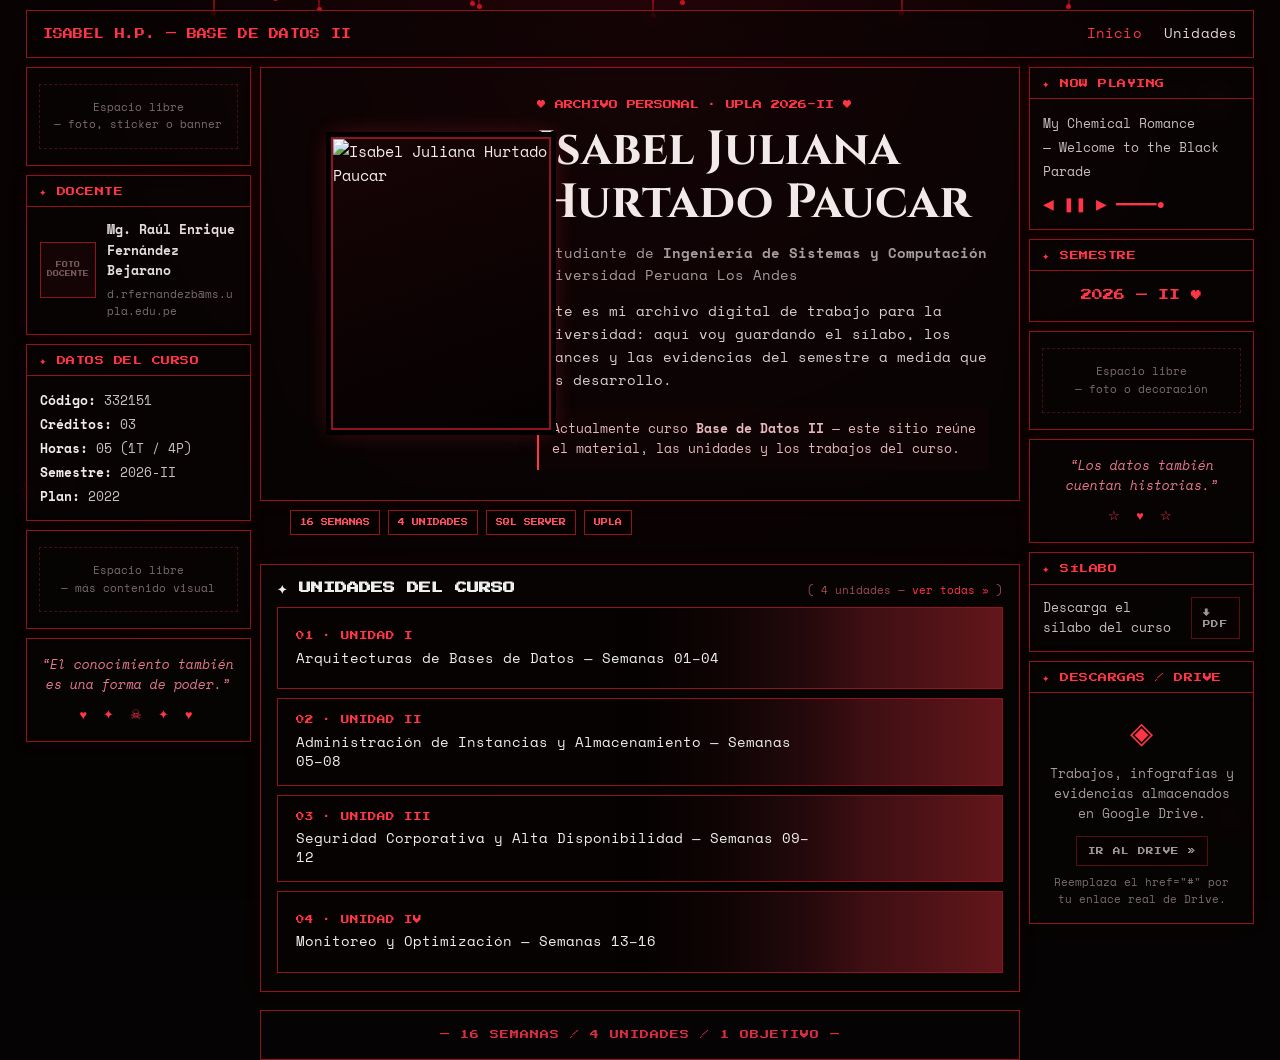
==== commit 1f56cbb7: "Replace placeholder with actual image in index.html" ====
--- a/index.html
+++ b/index.html
@@ -74,12 +74,9 @@
       <!-- PRESENTACIÓN PERSONAL -->
       <section class="panel hero" id="inicio">
         <figure class="photo-frame">
-          <!-- Reemplaza por: <img src="assets/isabel.jpg" alt="Isabel Juliana Hurtado Paucar"> -->
-          <div class="photo-placeholder">
-            <span class="mark">♥</span>
-            COLOCA AQUÍ<br>assets/isabel.jpg
-          </div>
+          <img src="assets/isabel.jpg" alt="Isabel Juliana Hurtado Paucar">
         </figure>
+
 
         <div>
           <div class="hero-kicker">♥ ARCHIVO PERSONAL · UPLA 2026-II ♥</div>
